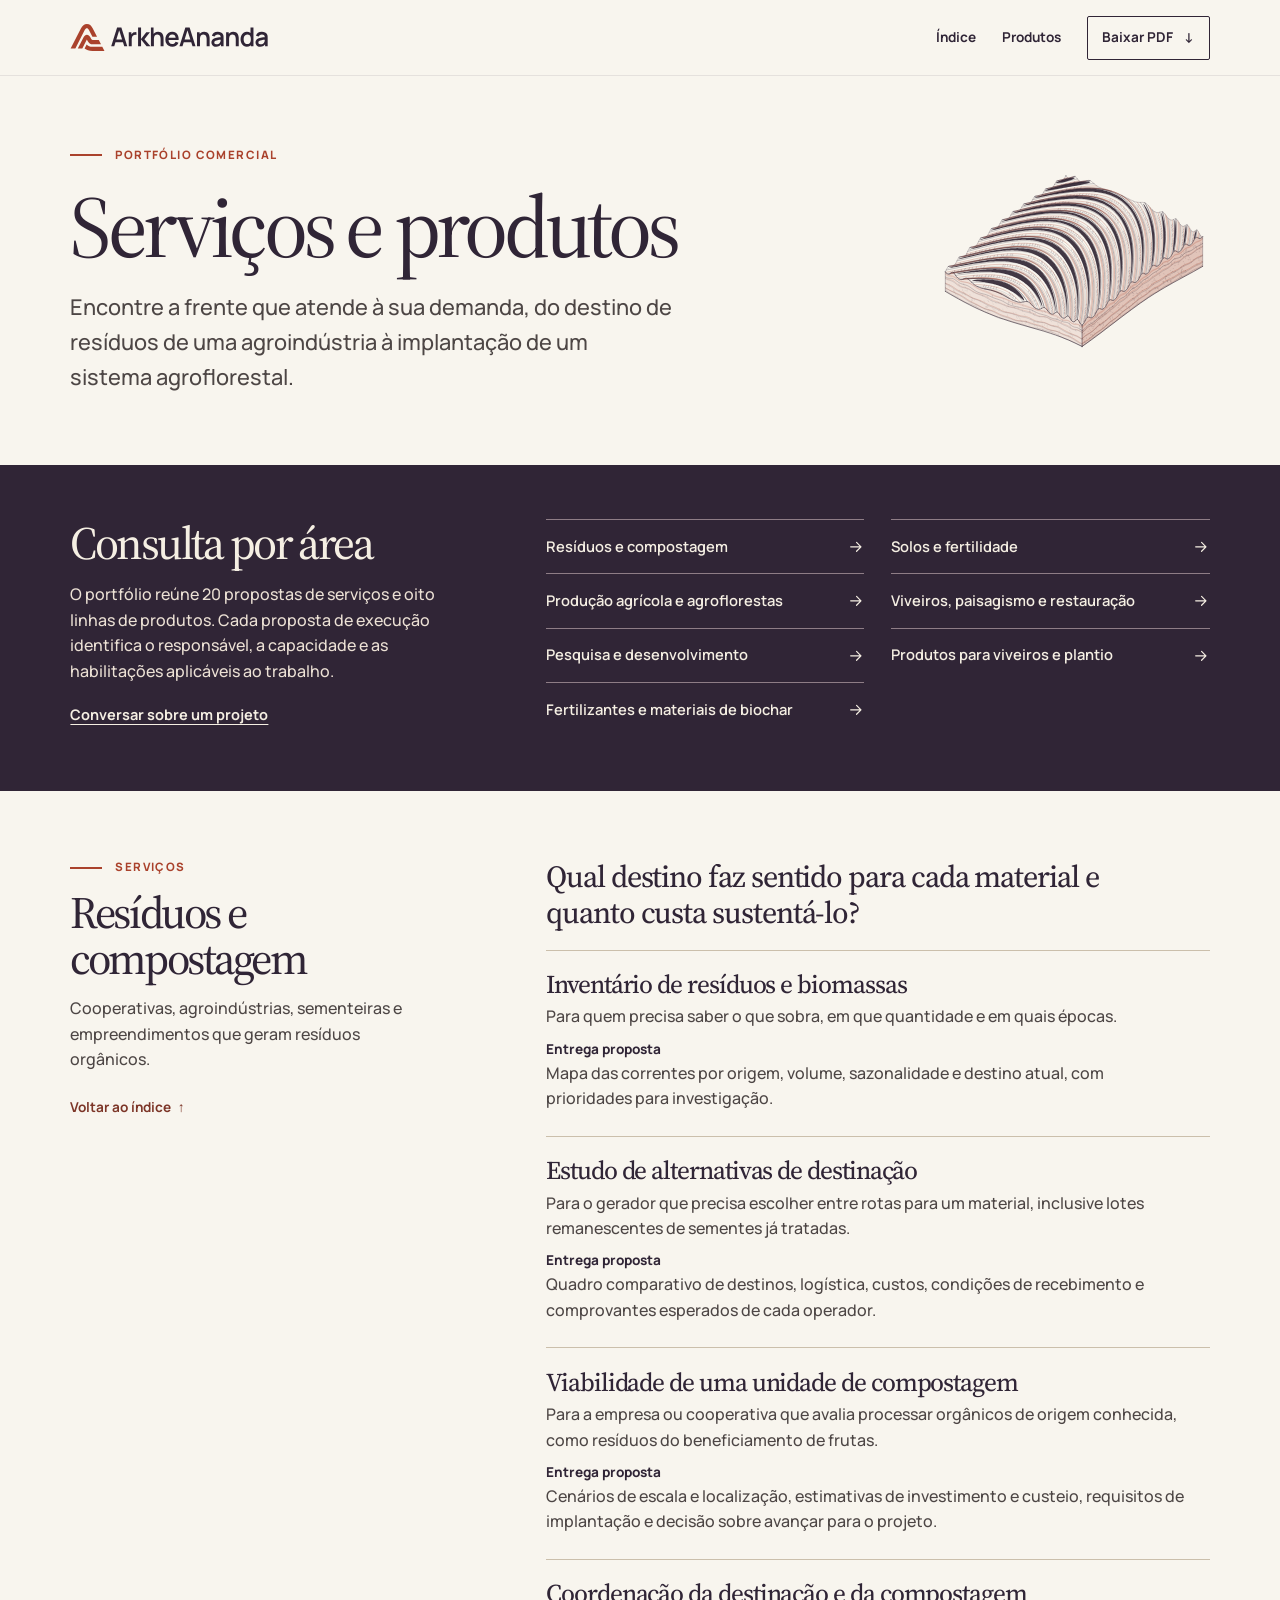
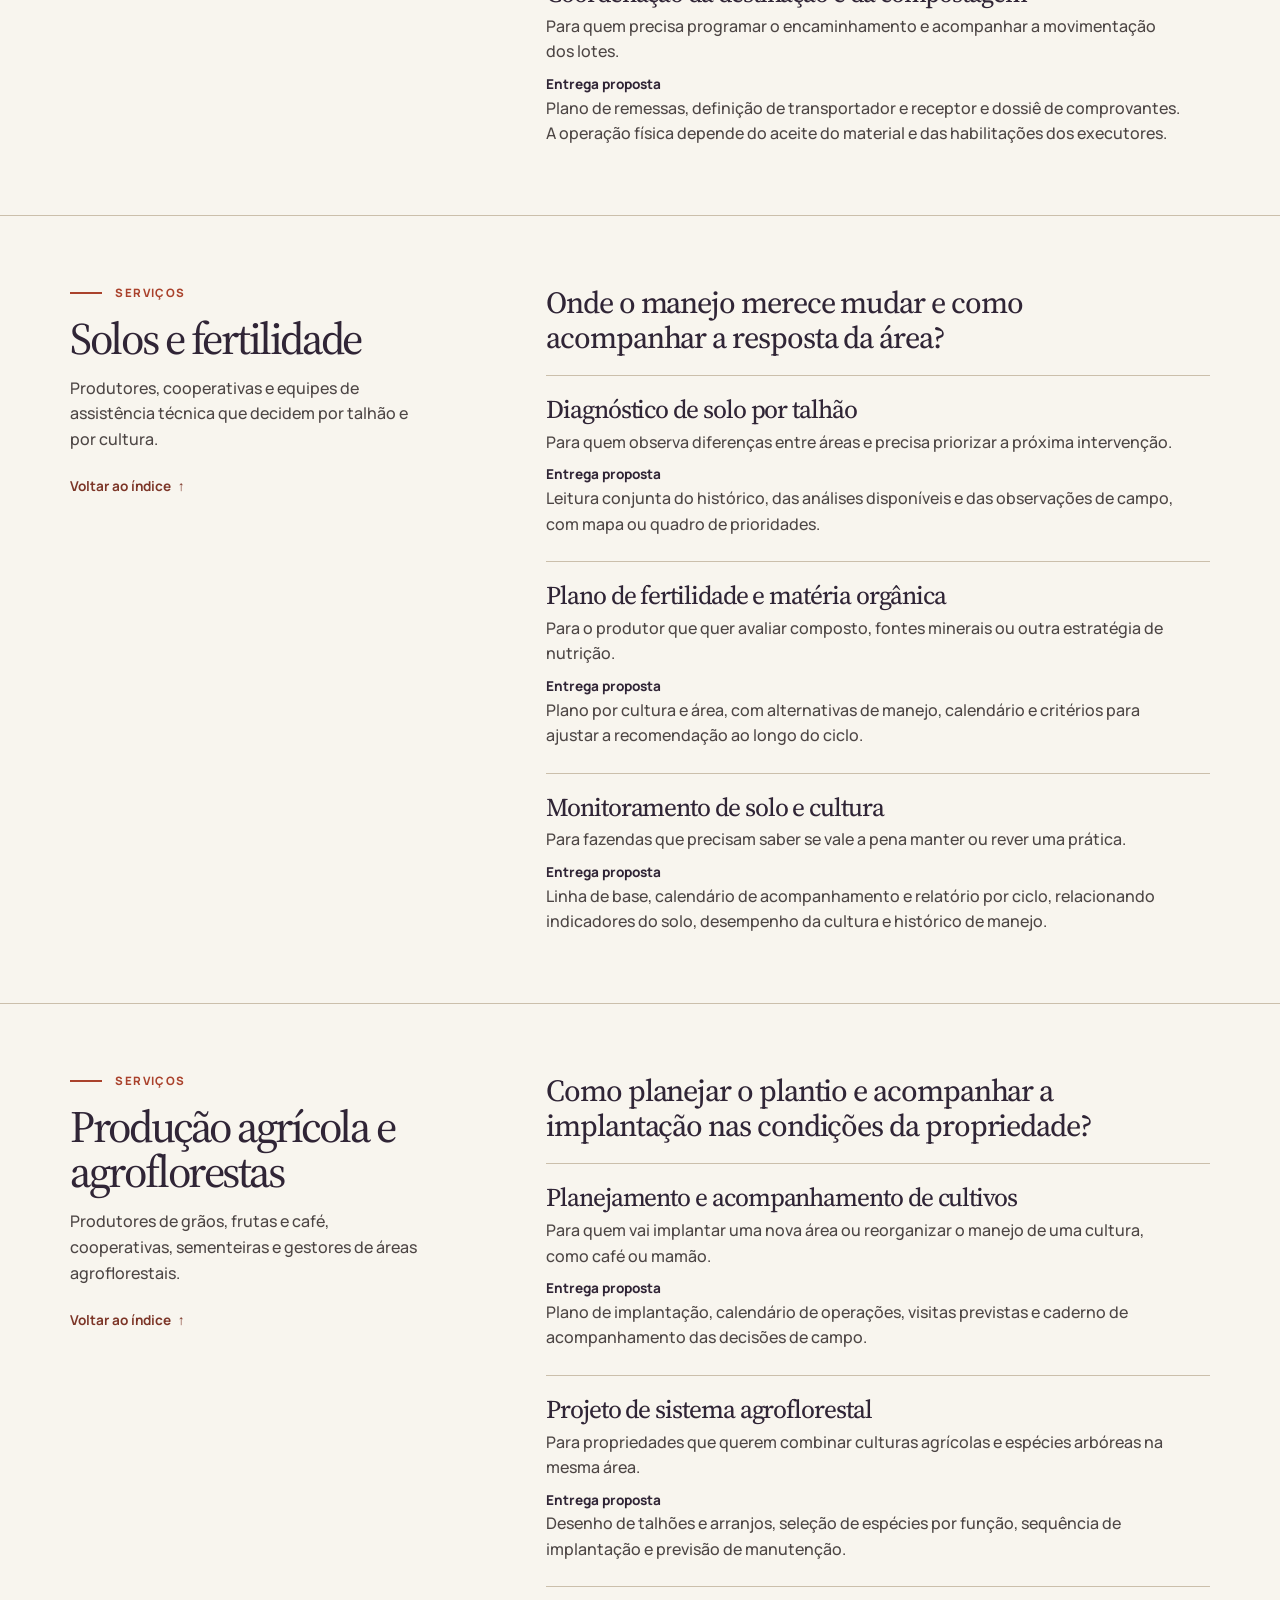
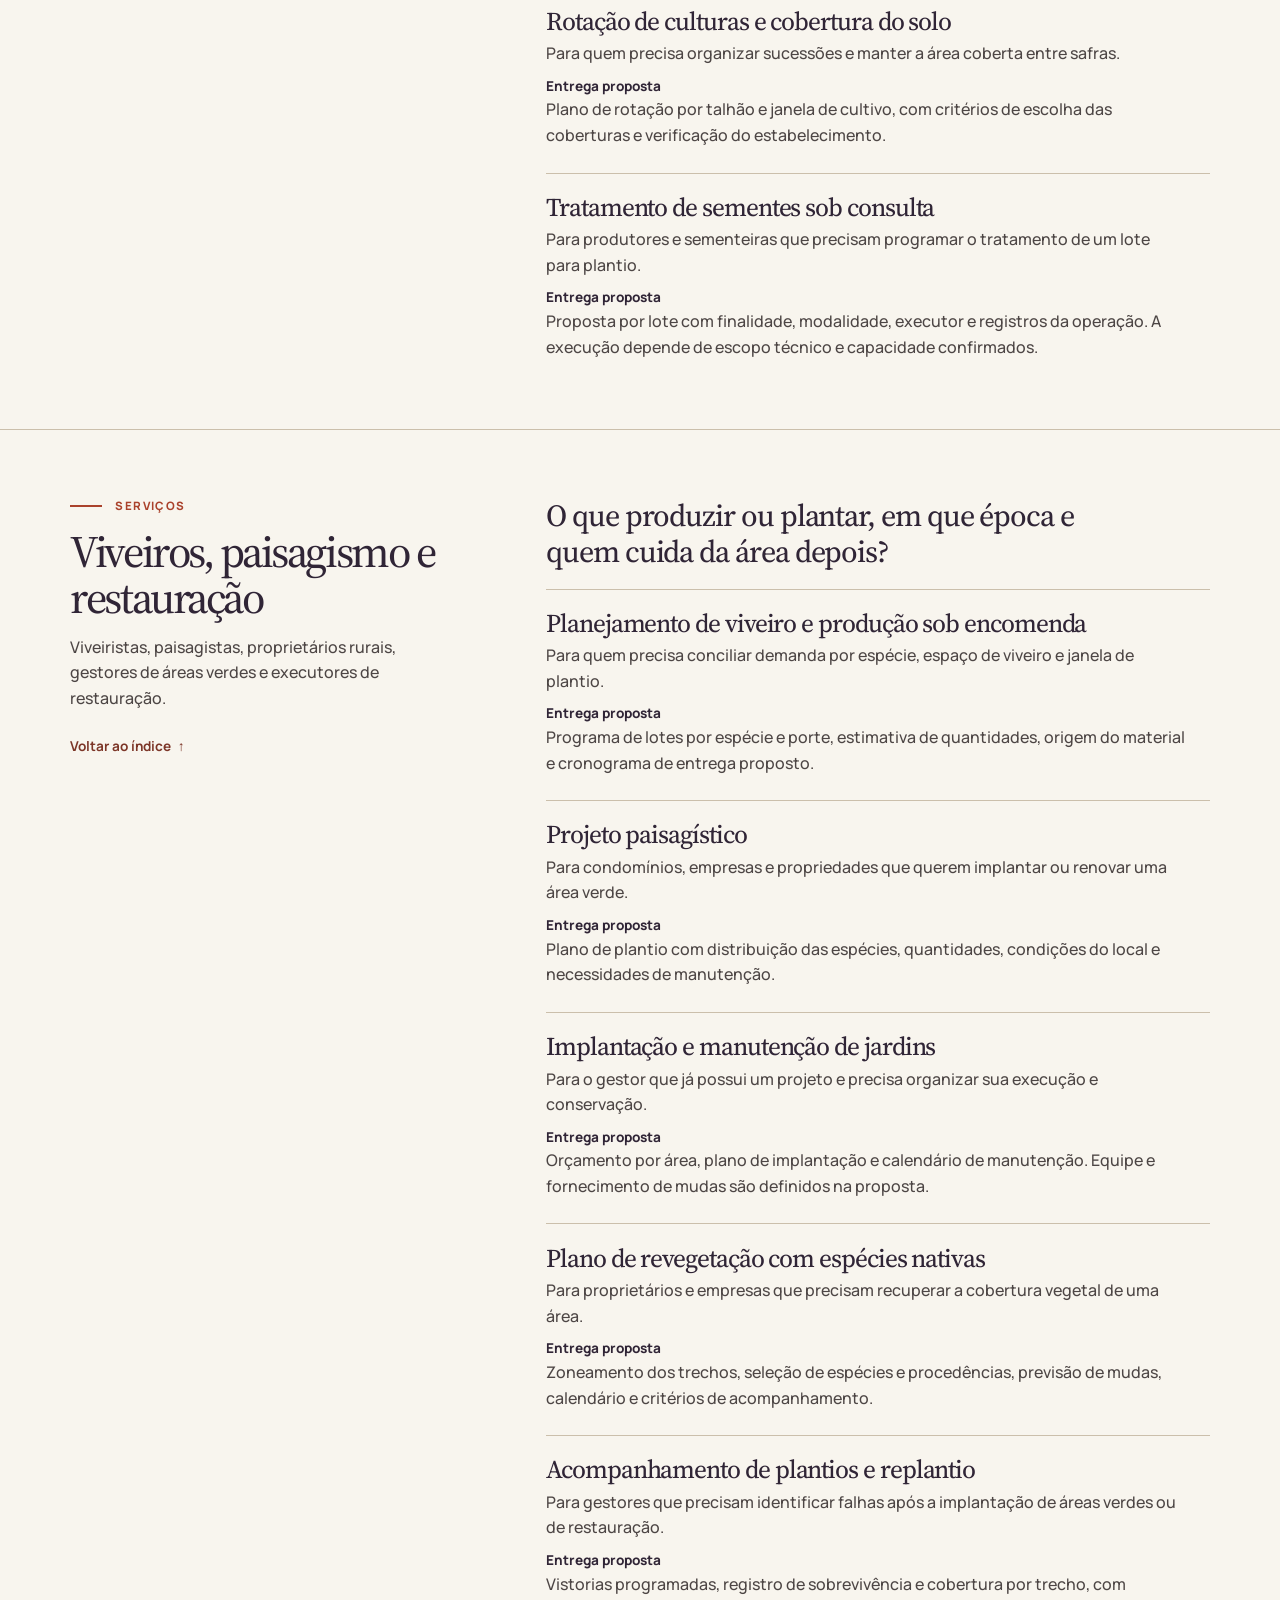
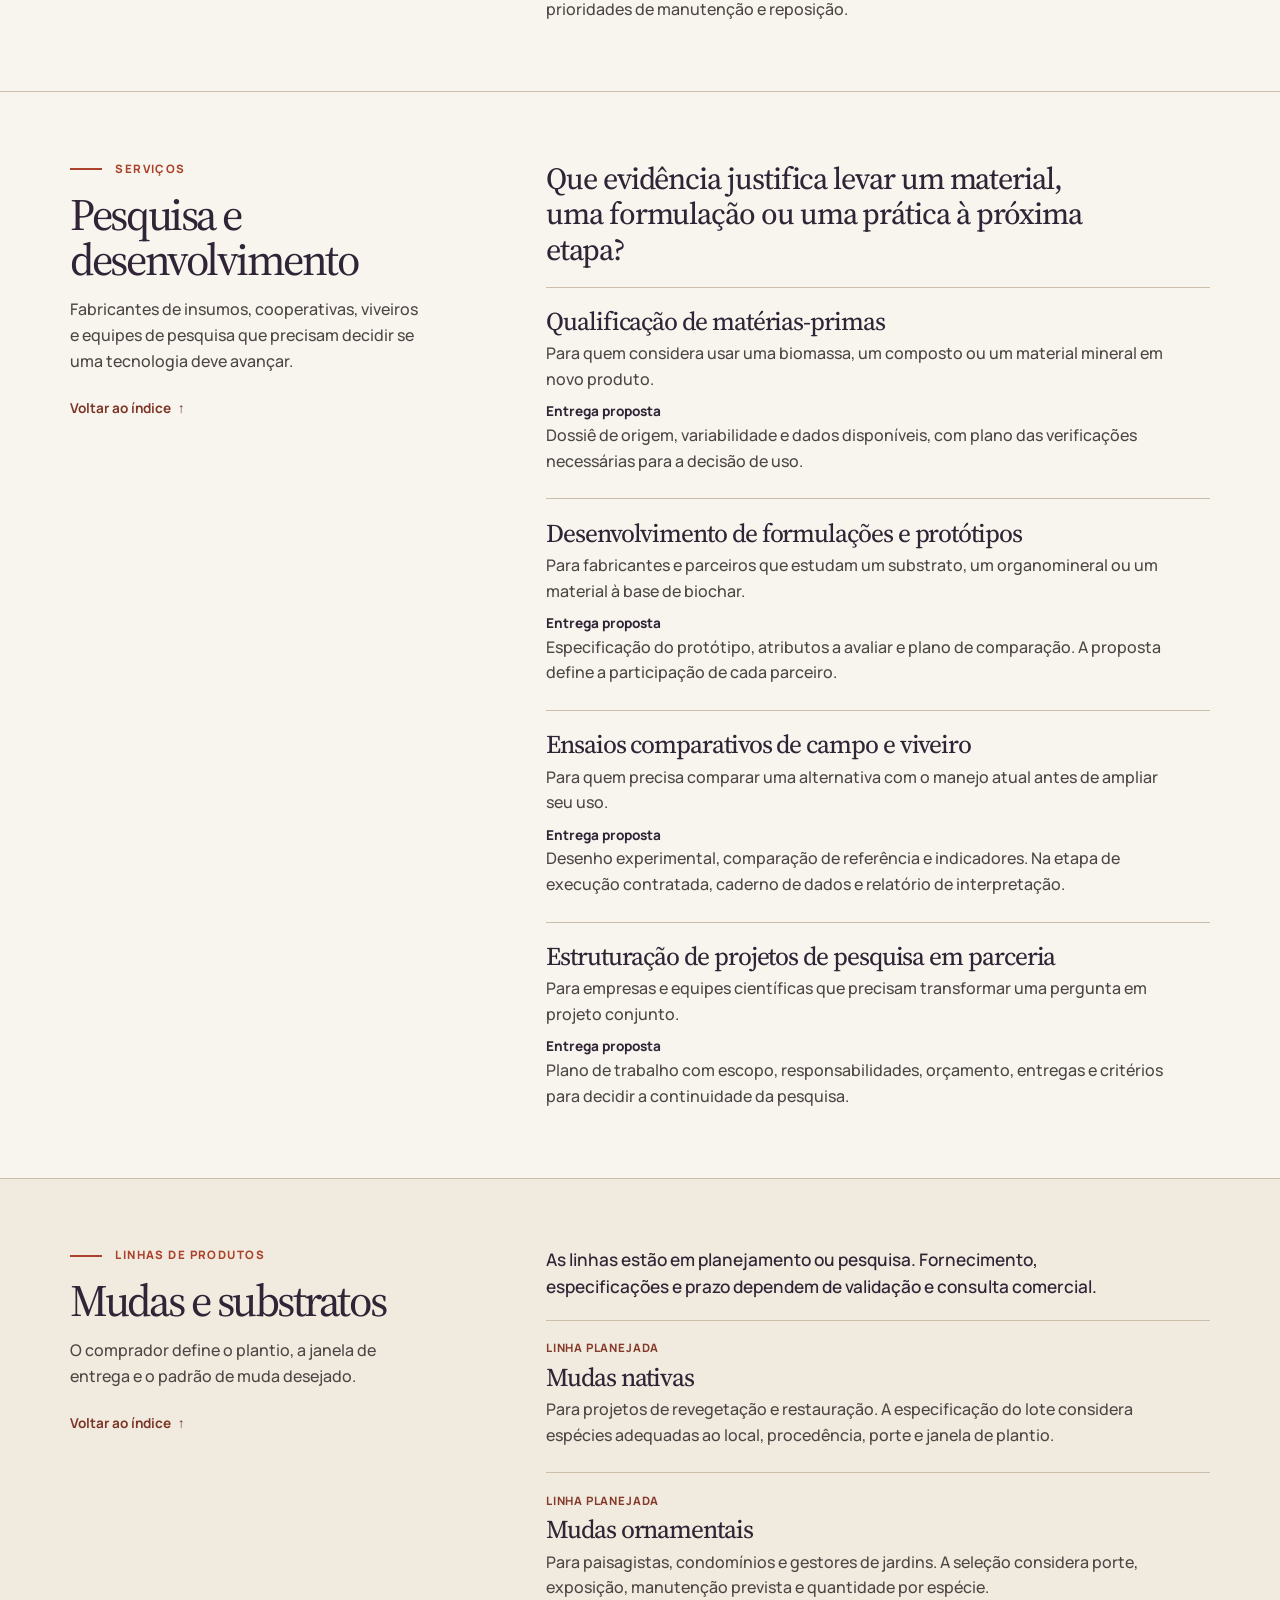
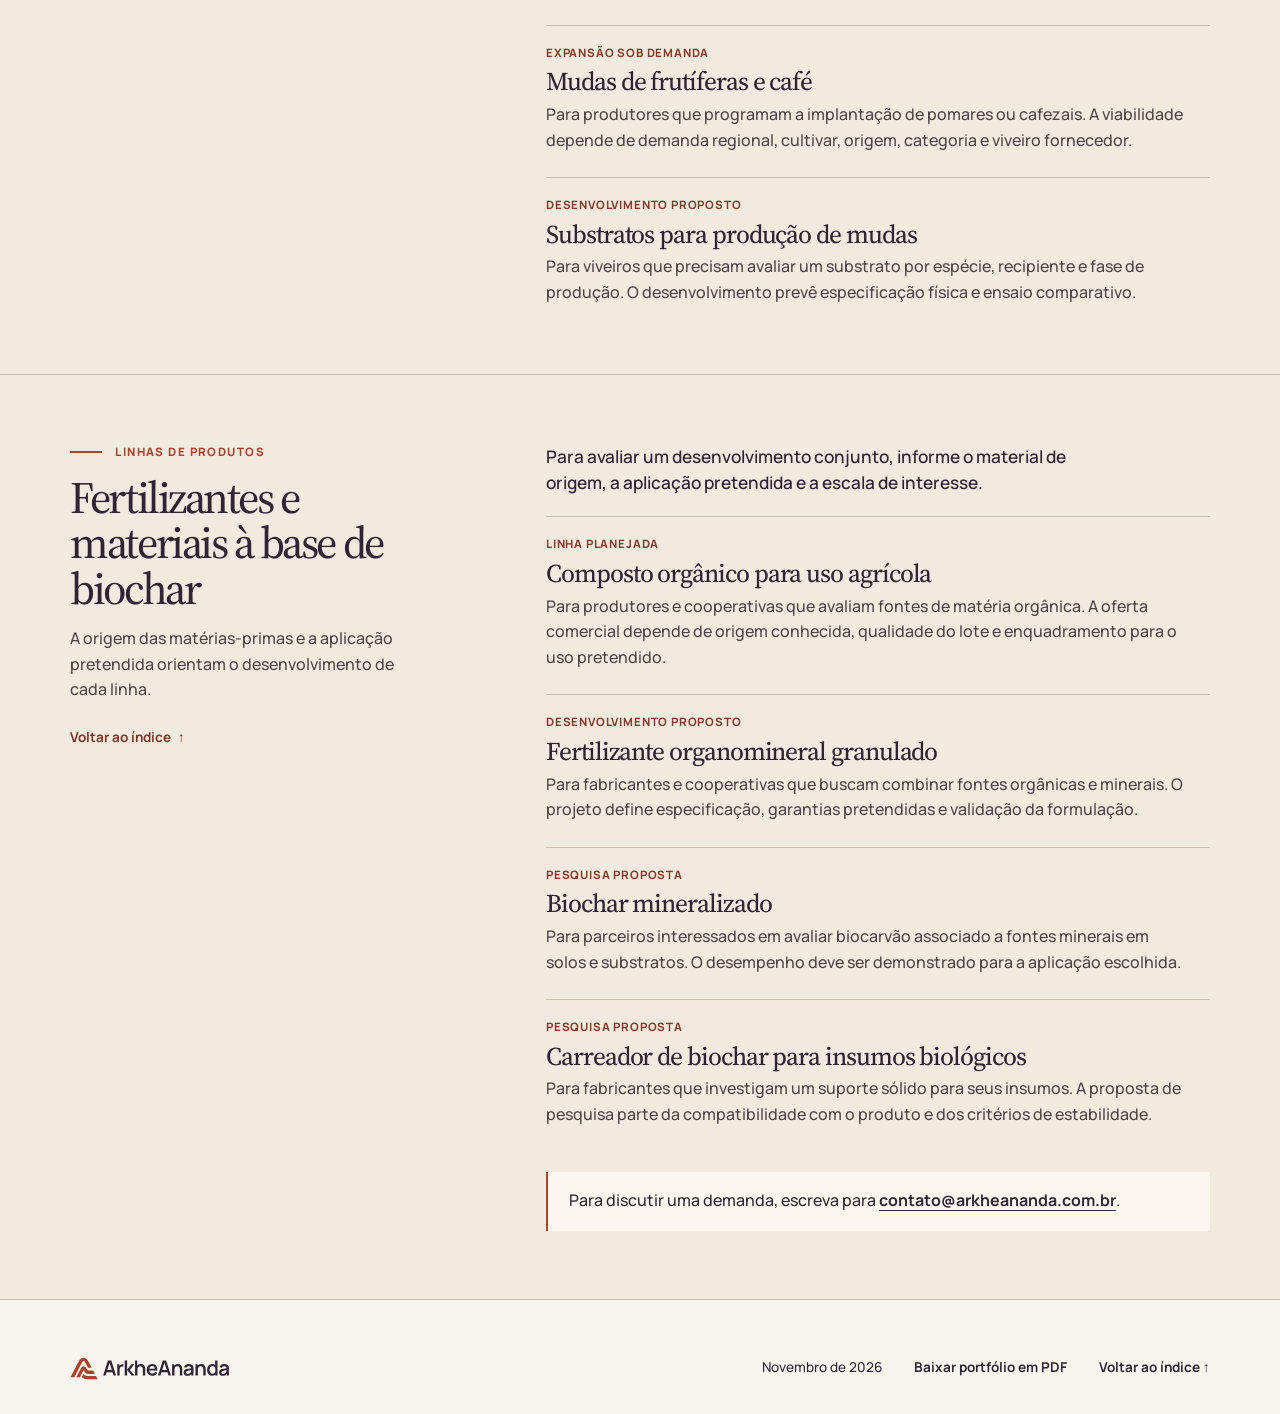
==== portfolio.html @ 9104e6d7 "Amplia as frentes de atuação e integra o portfólio de serviços e produtos" ====
<!doctype html>
<html lang="pt-BR">
<head>
  <meta charset="utf-8">
  <meta name="viewport" content="width=device-width, initial-scale=1">
  <meta name="theme-color" content="#f8f5ee">
  <title>Portfólio de serviços e produtos | ArkheAnanda</title>
  <meta name="description" content="Conheça as propostas da ArkheAnanda para resíduos, solos, produção agrícola, viveiros, paisagismo, restauração e desenvolvimento de insumos.">
  <link rel="canonical" href="https://arkheananda.com.br/portfolio.html">
  <meta property="og:type" content="website">
  <meta property="og:locale" content="pt_BR">
  <meta property="og:title" content="Portfólio de serviços e produtos | ArkheAnanda">
  <meta property="og:description" content="Projetos para o campo, a agroindústria, os viveiros e a recuperação de áreas.">
  <meta property="og:url" content="https://arkheananda.com.br/portfolio.html">
  <meta property="og:image" content="https://arkheananda.com.br/assets/arkheananda-compartilhar.jpg">
  <meta property="og:image:width" content="1200">
  <meta property="og:image:height" content="630">
  <meta property="og:image:alt" content="ArkheAnanda. Bioeconomia circular. Agricultura regenerativa. Cultivo em curvas de nível.">
  <meta name="twitter:card" content="summary_large_image">
  <link rel="icon" href="assets/simbolo.svg" type="image/svg+xml">
  <link rel="preload" href="assets/fontes/source-serif-4.woff" as="font" type="font/woff" crossorigin>
  <link rel="stylesheet" href="estilo.css">
  <link rel="stylesheet" href="portfolio.css">
</head>
<body class="catalogo">
  <a class="pular" href="#principal">Pular para o conteúdo</a>
  <header class="cabecalho">
    <div class="limite catalogo-barra">
      <a class="marca" href="./" aria-label="Página inicial da ArkheAnanda"><img src="assets/marca.svg" width="597" height="85" alt="ArkheAnanda"></a>
      <nav aria-label="Navegação do portfólio">
        <a href="#indice">Índice</a>
        <a href="#produtos">Produtos</a>
        <a class="pdf-nav" href="portfolio-arkheananda.pdf" download>Baixar PDF <span aria-hidden="true">↓</span></a>
      </nav>
    </div>
  </header>
  <main id="principal" tabindex="-1">
    <div class="folha-capa">
      <div class="limite cabeca-catalogo">
        <div>
          <p class="rubrica">Portfólio comercial</p>
          <h1>Serviços e produtos</h1>
          <p class="lead-catalogo">Encontre a frente que atende à sua demanda, do destino de resíduos de uma agroindústria à implantação de um sistema agroflorestal.</p>
        </div>
        <img class="capa-gravura" src="assets/relevo.svg" alt="" width="600" height="540">
      </div>
      <div class="sumario" id="indice">
        <div class="limite sumario-grade">
          <div class="sumario-intro">
            <h2>Consulta por área</h2>
            <p>O portfólio reúne 20 propostas de serviços e oito linhas de produtos. Cada proposta de execução identifica o responsável, a capacidade e as habilitações aplicáveis ao trabalho.</p>
            <a class="falar" href="mailto:contato@arkheananda.com.br">Conversar sobre um projeto</a>
          </div>
          <nav aria-label="Áreas do portfólio">
            <a href="#residuos">Resíduos e compostagem <svg class="icone" viewBox="0 0 24 24" aria-hidden="true"><path d="M5 12h14m-6-6 6 6-6 6"/></svg></a>
            <a href="#solos">Solos e fertilidade <svg class="icone" viewBox="0 0 24 24" aria-hidden="true"><path d="M5 12h14m-6-6 6 6-6 6"/></svg></a>
            <a href="#producao">Produção agrícola e agroflorestas <svg class="icone" viewBox="0 0 24 24" aria-hidden="true"><path d="M5 12h14m-6-6 6 6-6 6"/></svg></a>
            <a href="#paisagens">Viveiros, paisagismo e restauração <svg class="icone" viewBox="0 0 24 24" aria-hidden="true"><path d="M5 12h14m-6-6 6 6-6 6"/></svg></a>
            <a href="#pesquisa">Pesquisa e desenvolvimento <svg class="icone" viewBox="0 0 24 24" aria-hidden="true"><path d="M5 12h14m-6-6 6 6-6 6"/></svg></a>
            <a href="#produtos">Produtos para viveiros e plantio <svg class="icone" viewBox="0 0 24 24" aria-hidden="true"><path d="M5 12h14m-6-6 6 6-6 6"/></svg></a>
            <a href="#insumos">Fertilizantes e materiais de biochar <svg class="icone" viewBox="0 0 24 24" aria-hidden="true"><path d="M5 12h14m-6-6 6 6-6 6"/></svg></a>
          </nav>
        </div>
      </div>
      <p class="dados-impressos">Novembro de 2026 &nbsp;·&nbsp; <a href="https://arkheananda.com.br/">arkheananda.com.br</a> &nbsp;·&nbsp; <a href="mailto:contato@arkheananda.com.br">contato@arkheananda.com.br</a></p>
    </div>
    <section class="folio servico" id="residuos" aria-labelledby="ttl-residuos">
      <div class="marca-impressa"><img src="assets/marca.svg" width="597" height="85" alt="ArkheAnanda"><span>Portfólio de serviços e produtos</span></div>
      <div class="folio-grade limite">
        <header class="folio-titulo">
          <p class="rubrica">Serviços</p>
          <h2 id="ttl-residuos">Resíduos e compostagem</h2>
          <p class="alvo">Cooperativas, agroindústrias, sementeiras e empreendimentos que geram resíduos orgânicos.</p>
          <a class="indice-voltar" href="#indice">Voltar ao índice <span aria-hidden="true">↑</span></a>
        </header>
        <div class="entradas">
          <p class="pergunta">Qual destino faz sentido para cada material e quanto custa sustentá-lo?</p>
          <article class="entrada">
            <h3>Inventário de resíduos e biomassas</h3>
            <p>Para quem precisa saber o que sobra, em que quantidade e em quais épocas.</p>
            <p class="entrega"><strong>Entrega proposta</strong> Mapa das correntes por origem, volume, sazonalidade e destino atual, com prioridades para investigação.</p>
          </article>
          <article class="entrada">
            <h3>Estudo de alternativas de destinação</h3>
            <p>Para o gerador que precisa escolher entre rotas para um material, inclusive lotes remanescentes de sementes já tratadas.</p>
            <p class="entrega"><strong>Entrega proposta</strong> Quadro comparativo de destinos, logística, custos, condições de recebimento e comprovantes esperados de cada operador.</p>
          </article>
          <article class="entrada">
            <h3>Viabilidade de uma unidade de compostagem</h3>
            <p>Para a empresa ou cooperativa que avalia processar orgânicos de origem conhecida, como resíduos do beneficiamento de frutas.</p>
            <p class="entrega"><strong>Entrega proposta</strong> Cenários de escala e localização, estimativas de investimento e custeio, requisitos de implantação e decisão sobre avançar para o projeto.</p>
          </article>
          <article class="entrada">
            <h3>Coordenação da destinação e da compostagem</h3>
            <p>Para quem precisa programar o encaminhamento e acompanhar a movimentação dos lotes.</p>
            <p class="entrega"><strong>Entrega proposta</strong> Plano de remessas, definição de transportador e receptor e dossiê de comprovantes. A operação física depende do aceite do material e das habilitações dos executores.</p>
          </article>
        </div>
      </div>
    </section>
    <section class="folio servico" id="solos" aria-labelledby="ttl-solos">
      <div class="marca-impressa"><img src="assets/marca.svg" width="597" height="85" alt="ArkheAnanda"><span>Portfólio de serviços e produtos</span></div>
      <div class="folio-grade limite">
        <header class="folio-titulo">
          <p class="rubrica">Serviços</p>
          <h2 id="ttl-solos">Solos e fertilidade</h2>
          <p class="alvo">Produtores, cooperativas e equipes de assistência técnica que decidem por talhão e por cultura.</p>
          <a class="indice-voltar" href="#indice">Voltar ao índice <span aria-hidden="true">↑</span></a>
        </header>
        <div class="entradas">
          <p class="pergunta">Onde o manejo merece mudar e como acompanhar a resposta da área?</p>
          <article class="entrada">
            <h3>Diagnóstico de solo por talhão</h3>
            <p>Para quem observa diferenças entre áreas e precisa priorizar a próxima intervenção.</p>
            <p class="entrega"><strong>Entrega proposta</strong> Leitura conjunta do histórico, das análises disponíveis e das observações de campo, com mapa ou quadro de prioridades.</p>
          </article>
          <article class="entrada">
            <h3>Plano de fertilidade e matéria orgânica</h3>
            <p>Para o produtor que quer avaliar composto, fontes minerais ou outra estratégia de nutrição.</p>
            <p class="entrega"><strong>Entrega proposta</strong> Plano por cultura e área, com alternativas de manejo, calendário e critérios para ajustar a recomendação ao longo do ciclo.</p>
          </article>
          <article class="entrada">
            <h3>Monitoramento de solo e cultura</h3>
            <p>Para fazendas que precisam saber se vale a pena manter ou rever uma prática.</p>
            <p class="entrega"><strong>Entrega proposta</strong> Linha de base, calendário de acompanhamento e relatório por ciclo, relacionando indicadores do solo, desempenho da cultura e histórico de manejo.</p>
          </article>
        </div>
      </div>
    </section>
    <section class="folio servico" id="producao" aria-labelledby="ttl-producao">
      <div class="marca-impressa"><img src="assets/marca.svg" width="597" height="85" alt="ArkheAnanda"><span>Portfólio de serviços e produtos</span></div>
      <div class="folio-grade limite">
        <header class="folio-titulo">
          <p class="rubrica">Serviços</p>
          <h2 id="ttl-producao">Produção agrícola e agroflorestas</h2>
          <p class="alvo">Produtores de grãos, frutas e café, cooperativas, sementeiras e gestores de áreas agroflorestais.</p>
          <a class="indice-voltar" href="#indice">Voltar ao índice <span aria-hidden="true">↑</span></a>
        </header>
        <div class="entradas">
          <p class="pergunta">Como planejar o plantio e acompanhar a implantação nas condições da propriedade?</p>
          <article class="entrada">
            <h3>Planejamento e acompanhamento de cultivos</h3>
            <p>Para quem vai implantar uma nova área ou reorganizar o manejo de uma cultura, como café ou mamão.</p>
            <p class="entrega"><strong>Entrega proposta</strong> Plano de implantação, calendário de operações, visitas previstas e caderno de acompanhamento das decisões de campo.</p>
          </article>
          <article class="entrada">
            <h3>Projeto de sistema agroflorestal</h3>
            <p>Para propriedades que querem combinar culturas agrícolas e espécies arbóreas na mesma área.</p>
            <p class="entrega"><strong>Entrega proposta</strong> Desenho de talhões e arranjos, seleção de espécies por função, sequência de implantação e previsão de manutenção.</p>
          </article>
          <article class="entrada">
            <h3>Rotação de culturas e cobertura do solo</h3>
            <p>Para quem precisa organizar sucessões e manter a área coberta entre safras.</p>
            <p class="entrega"><strong>Entrega proposta</strong> Plano de rotação por talhão e janela de cultivo, com critérios de escolha das coberturas e verificação do estabelecimento.</p>
          </article>
          <article class="entrada">
            <h3>Tratamento de sementes sob consulta</h3>
            <p>Para produtores e sementeiras que precisam programar o tratamento de um lote para plantio.</p>
            <p class="entrega"><strong>Entrega proposta</strong> Proposta por lote com finalidade, modalidade, executor e registros da operação. A execução depende de escopo técnico e capacidade confirmados.</p>
          </article>
        </div>
      </div>
    </section>
    <section class="folio servico" id="paisagens" aria-labelledby="ttl-paisagens">
      <div class="marca-impressa"><img src="assets/marca.svg" width="597" height="85" alt="ArkheAnanda"><span>Portfólio de serviços e produtos</span></div>
      <div class="folio-grade limite">
        <header class="folio-titulo">
          <p class="rubrica">Serviços</p>
          <h2 id="ttl-paisagens">Viveiros, paisagismo e restauração</h2>
          <p class="alvo">Viveiristas, paisagistas, proprietários rurais, gestores de áreas verdes e executores de restauração.</p>
          <a class="indice-voltar" href="#indice">Voltar ao índice <span aria-hidden="true">↑</span></a>
        </header>
        <div class="entradas">
          <p class="pergunta">O que produzir ou plantar, em que época e quem cuida da área depois?</p>
          <article class="entrada">
            <h3>Planejamento de viveiro e produção sob encomenda</h3>
            <p>Para quem precisa conciliar demanda por espécie, espaço de viveiro e janela de plantio.</p>
            <p class="entrega"><strong>Entrega proposta</strong> Programa de lotes por espécie e porte, estimativa de quantidades, origem do material e cronograma de entrega proposto.</p>
          </article>
          <article class="entrada">
            <h3>Projeto paisagístico</h3>
            <p>Para condomínios, empresas e propriedades que querem implantar ou renovar uma área verde.</p>
            <p class="entrega"><strong>Entrega proposta</strong> Plano de plantio com distribuição das espécies, quantidades, condições do local e necessidades de manutenção.</p>
          </article>
          <article class="entrada">
            <h3>Implantação e manutenção de jardins</h3>
            <p>Para o gestor que já possui um projeto e precisa organizar sua execução e conservação.</p>
            <p class="entrega"><strong>Entrega proposta</strong> Orçamento por área, plano de implantação e calendário de manutenção. Equipe e fornecimento de mudas são definidos na proposta.</p>
          </article>
          <article class="entrada">
            <h3>Plano de revegetação com espécies nativas</h3>
            <p>Para proprietários e empresas que precisam recuperar a cobertura vegetal de uma área.</p>
            <p class="entrega"><strong>Entrega proposta</strong> Zoneamento dos trechos, seleção de espécies e procedências, previsão de mudas, calendário e critérios de acompanhamento.</p>
          </article>
          <article class="entrada">
            <h3>Acompanhamento de plantios e replantio</h3>
            <p>Para gestores que precisam identificar falhas após a implantação de áreas verdes ou de restauração.</p>
            <p class="entrega"><strong>Entrega proposta</strong> Vistorias programadas, registro de sobrevivência e cobertura por trecho, com prioridades de manutenção e reposição.</p>
          </article>
        </div>
      </div>
    </section>
    <section class="folio servico" id="pesquisa" aria-labelledby="ttl-pesquisa">
      <div class="marca-impressa"><img src="assets/marca.svg" width="597" height="85" alt="ArkheAnanda"><span>Portfólio de serviços e produtos</span></div>
      <div class="folio-grade limite">
        <header class="folio-titulo">
          <p class="rubrica">Serviços</p>
          <h2 id="ttl-pesquisa">Pesquisa e desenvolvimento</h2>
          <p class="alvo">Fabricantes de insumos, cooperativas, viveiros e equipes de pesquisa que precisam decidir se uma tecnologia deve avançar.</p>
          <a class="indice-voltar" href="#indice">Voltar ao índice <span aria-hidden="true">↑</span></a>
        </header>
        <div class="entradas">
          <p class="pergunta">Que evidência justifica levar um material, uma formulação ou uma prática à próxima etapa?</p>
          <article class="entrada">
            <h3>Qualificação de matérias-primas</h3>
            <p>Para quem considera usar uma biomassa, um composto ou um material mineral em novo produto.</p>
            <p class="entrega"><strong>Entrega proposta</strong> Dossiê de origem, variabilidade e dados disponíveis, com plano das verificações necessárias para a decisão de uso.</p>
          </article>
          <article class="entrada">
            <h3>Desenvolvimento de formulações e protótipos</h3>
            <p>Para fabricantes e parceiros que estudam um substrato, um organomineral ou um material à base de biochar.</p>
            <p class="entrega"><strong>Entrega proposta</strong> Especificação do protótipo, atributos a avaliar e plano de comparação. A proposta define a participação de cada parceiro.</p>
          </article>
          <article class="entrada">
            <h3>Ensaios comparativos de campo e viveiro</h3>
            <p>Para quem precisa comparar uma alternativa com o manejo atual antes de ampliar seu uso.</p>
            <p class="entrega"><strong>Entrega proposta</strong> Desenho experimental, comparação de referência e indicadores. Na etapa de execução contratada, caderno de dados e relatório de interpretação.</p>
          </article>
          <article class="entrada">
            <h3>Estruturação de projetos de pesquisa em parceria</h3>
            <p>Para empresas e equipes científicas que precisam transformar uma pergunta em projeto conjunto.</p>
            <p class="entrega"><strong>Entrega proposta</strong> Plano de trabalho com escopo, responsabilidades, orçamento, entregas e critérios para decidir a continuidade da pesquisa.</p>
          </article>
        </div>
      </div>
    </section>
    <section class="folio produtos" id="produtos" aria-labelledby="ttl-produtos-0">
      <div class="marca-impressa"><img src="assets/marca.svg" width="597" height="85" alt="ArkheAnanda"><span>Portfólio de serviços e produtos</span></div>
      <div class="folio-grade limite">
        <header class="folio-titulo">
          <p class="rubrica">Linhas de produtos</p>
          <h2 id="ttl-produtos-0">Mudas e substratos</h2>
          <p class="alvo">O comprador define o plantio, a janela de entrega e o padrão de muda desejado.</p>
          <a class="indice-voltar" href="#indice">Voltar ao índice <span aria-hidden="true">↑</span></a>
        </header>
        <div class="entradas">
          <p class="pergunta nota-produto">As linhas estão em planejamento ou pesquisa. Fornecimento, especificações e prazo dependem de validação e consulta comercial.</p>
          <article class="entrada linha-produto">
            <p class="estagio">Linha planejada</p>
            <h3>Mudas nativas</h3>
            <p>Para projetos de revegetação e restauração. A especificação do lote considera espécies adequadas ao local, procedência, porte e janela de plantio.</p>
          </article>
          <article class="entrada linha-produto">
            <p class="estagio">Linha planejada</p>
            <h3>Mudas ornamentais</h3>
            <p>Para paisagistas, condomínios e gestores de jardins. A seleção considera porte, exposição, manutenção prevista e quantidade por espécie.</p>
          </article>
          <article class="entrada linha-produto">
            <p class="estagio">Expansão sob demanda</p>
            <h3>Mudas de frutíferas e café</h3>
            <p>Para produtores que programam a implantação de pomares ou cafezais. A viabilidade depende de demanda regional, cultivar, origem, categoria e viveiro fornecedor.</p>
          </article>
          <article class="entrada linha-produto">
            <p class="estagio">Desenvolvimento proposto</p>
            <h3>Substratos para produção de mudas</h3>
            <p>Para viveiros que precisam avaliar um substrato por espécie, recipiente e fase de produção. O desenvolvimento prevê especificação física e ensaio comparativo.</p>
          </article>

        </div>
      </div>
    </section>
    <section class="folio produtos" id="insumos" aria-labelledby="ttl-produtos-1">
      <div class="marca-impressa"><img src="assets/marca.svg" width="597" height="85" alt="ArkheAnanda"><span>Portfólio de serviços e produtos</span></div>
      <div class="folio-grade limite">
        <header class="folio-titulo">
          <p class="rubrica">Linhas de produtos</p>
          <h2 id="ttl-produtos-1">Fertilizantes e materiais à base de biochar</h2>
          <p class="alvo">A origem das matérias-primas e a aplicação pretendida orientam o desenvolvimento de cada linha.</p>
          <a class="indice-voltar" href="#indice">Voltar ao índice <span aria-hidden="true">↑</span></a>
        </header>
        <div class="entradas">
          <p class="pergunta nota-produto">Para avaliar um desenvolvimento conjunto, informe o material de origem, a aplicação pretendida e a escala de interesse.</p>
          <article class="entrada linha-produto">
            <p class="estagio">Linha planejada</p>
            <h3>Composto orgânico para uso agrícola</h3>
            <p>Para produtores e cooperativas que avaliam fontes de matéria orgânica. A oferta comercial depende de origem conhecida, qualidade do lote e enquadramento para o uso pretendido.</p>
          </article>
          <article class="entrada linha-produto">
            <p class="estagio">Desenvolvimento proposto</p>
            <h3>Fertilizante organomineral granulado</h3>
            <p>Para fabricantes e cooperativas que buscam combinar fontes orgânicas e minerais. O projeto define especificação, garantias pretendidas e validação da formulação.</p>
          </article>
          <article class="entrada linha-produto">
            <p class="estagio">Pesquisa proposta</p>
            <h3>Biochar mineralizado</h3>
            <p>Para parceiros interessados em avaliar biocarvão associado a fontes minerais em solos e substratos. O desempenho deve ser demonstrado para a aplicação escolhida.</p>
          </article>
          <article class="entrada linha-produto">
            <p class="estagio">Pesquisa proposta</p>
            <h3>Carreador de biochar para insumos biológicos</h3>
            <p>Para fabricantes que investigam um suporte sólido para seus insumos. A proposta de pesquisa parte da compatibilidade com o produto e dos critérios de estabilidade.</p>
          </article>
          <p class="contato-final">Para discutir uma demanda, escreva para <a href="mailto:contato@arkheananda.com.br">contato@arkheananda.com.br</a>.</p>
        </div>
      </div>
    </section>
  </main>
  <footer class="catalogo-rodape">
    <div class="limite">
      <a class="marca" href="./"><img src="assets/marca.svg" width="597" height="85" alt="ArkheAnanda"></a>
      <p>Novembro de 2026</p>
      <a href="portfolio-arkheananda.pdf" download>Baixar portfólio em PDF</a>
      <a href="#indice">Voltar ao índice ↑</a>
    </div>
  </footer>
</body>
</html>
---- estilo.css ----
@font-face {
  font-family: Manrope;
  src: url("assets/fontes/manrope.woff") format("woff");
  font-style: normal;
  font-weight: 200 800;
  font-display: swap;
}
@font-face {
  font-family: "Source Serif 4";
  src: url("assets/fontes/source-serif-4.woff") format("woff");
  font-style: normal;
  font-weight: 200 900;
  font-display: swap;
}
:root {
  --papel: #f8f5ee;
  --palha: #f5efe3;
  --tinta: #302536;
  --argila: #aa422c;
  --fibra: #ddc7a8;
  --texto: #4d4645;
  --linha: #cfc6b7;
  --serif: "Source Serif 4", Georgia, serif;
  --sans: Manrope, Arial, sans-serif;
  --gama: clamp(1.35rem, 5.5vw, 6.5rem);
}
* { box-sizing: border-box; }
html { scroll-padding-top: 5.8rem; }
body { margin: 0; background: var(--papel); color: var(--tinta); font: 500 1rem/1.6 var(--sans); }
img { display: block; max-width: 100%; height: auto; }
a { color: inherit; text-underline-offset: .25em; }
button, summary { font: inherit; color: inherit; }
:focus-visible { outline: 3px solid #a33f2a; outline-offset: 5px; }
.capa :focus-visible, .contato :focus-visible { outline-color: #fff6df; }
main:focus { outline: none; }
h1, h2, h3, p, figure { margin: 0; }
h1, h2, h3 { font-family: var(--serif); font-weight: 460; }
h1, h2 { letter-spacing: -.055em; }
h2 { font-size: clamp(2.65rem, 4.6vw, 4.55rem); line-height: 1.02; }
h3 { letter-spacing: -.042em; }
.icones { position: absolute; width: 0; height: 0; overflow: hidden; }
.icone { width: 1.2em; height: 1.2em; flex: none; fill: none; stroke: currentColor; stroke-width: 1.65; stroke-linecap: round; stroke-linejoin: round; }
.limite { width: min(calc(100% - 2 * var(--gama)), 84rem); margin-inline: auto; }
.pular { position: fixed; top: .65rem; left: 1rem; z-index: 20; padding: .6rem 1rem; background: var(--papel); transform: translateY(-200%); }
.pular:focus { transform: none; }
.cabecalho { position: sticky; top: 0; z-index: 5; background: var(--papel); border-bottom: 1px solid #30253618; }
.barra { min-height: 5rem; display: flex; align-items: center; justify-content: space-between; gap: 1.5rem; }
.marca { flex: none; display: flex; align-items: center; min-height: 44px; }
.marca img { width: clamp(11rem, 15.5vw, 15rem); }
.navegacao { display: flex; align-items: center; gap: clamp(1.25rem, 3vw, 3.5rem); }
.navegacao a, .abrir-menu { display: inline-flex; min-height: 44px; align-items: center; font-weight: 670; font-size: .88rem; text-decoration: none; }
.navegacao a:not(.contato-nav):hover, .rodape-acoes a:hover { text-decoration: underline; }
.navegacao .contato-nav { gap: 1.3rem; border: 1px solid var(--tinta); padding: .45rem 1.2rem; border-radius: 2px; }
.contato-nav:hover { background: var(--tinta); color: var(--palha); }
.abrir-menu { display: none; }
.capa { position: relative; isolation: isolate; display: grid; align-items: center; min-height: clamp(34rem, 40vw, 42rem); color: #fffbf1; background: #292b21; }
.capa-imagem, .capa-imagem img, .capa::after { position: absolute; inset: 0; width: 100%; height: 100%; }
.capa-imagem { z-index: -2; }
.capa-imagem img { object-fit: cover; object-position: 60% 53%; }
.capa::after { content: ""; z-index: -1; background: linear-gradient(90deg, #171910d9 0%, #1719109c 32%, #17191032 61%, #17191000 90%); }
.capa-conteudo { padding-block: clamp(3.8rem, 5.4vw, 6.7rem); }
.rubrica, .tema { font-size: .72rem; letter-spacing: .125em; line-height: 1.45; font-weight: 780; text-transform: uppercase; color: var(--argila); }
.rubrica { display: flex; align-items: center; gap: .8rem; }
.rubrica::before { content: ""; flex: none; width: 2rem; height: 2px; background: currentColor; }
.rubrica.clara { color: #f7e7c8; }
.capa h1 { margin-top: 1.3rem; font-weight: 425; font-size: clamp(3.65rem, 6.65vw, 7.1rem); line-height: .99; }
.abertura { max-width: 40ch; margin-top: 1.45rem; font-size: clamp(1.03rem, 1.32vw, 1.3rem); line-height: 1.55; color: #fff8ef; }
.acoes { display: flex; align-items: center; flex-wrap: wrap; gap: .65rem 1.65rem; margin-top: 1.85rem; }
.botao, .link-capa { display: inline-flex; align-items: center; justify-content: center; min-height: 46px; gap: .85rem; text-decoration: none; font-size: .92rem; font-weight: 690; }
.botao { background: var(--palha); color: var(--tinta); padding: .7rem 1.15rem; border-radius: 2px; }
.botao:hover { background: #fffdf8; }
.link-capa { gap: .6rem; text-decoration: underline; text-decoration-color: #fff9; text-underline-offset: .35em; }
.link-capa:hover { text-decoration-color: currentColor; }
.link-capa .icone { width: .95em; }
.secao { padding-block: clamp(3.4rem, 5.8vw, 6.6rem); }
.abertura-secao { display: grid; grid-template-columns: 1fr minmax(0,36rem); align-items: end; gap: 3rem; margin-bottom: clamp(1.8rem, 2.6vw, 3.1rem); }
.abertura-secao h2, .metodo h2 { margin-top: .8rem; }
.introducao, .frente-texto > p:not(.tema), .etapas p { color: var(--texto); }
.introducao { max-width: 48ch; justify-self: end; font-size: 1.03rem; line-height: 1.65; }
.frentes { display: grid; grid-template-columns: repeat(2,minmax(0,1fr)); gap: clamp(1.6rem, 3.5vw, 3.8rem); }
.fotografia { width: 100%; aspect-ratio: 2 / 1; object-fit: cover; background: #ded4bf; }
.sementes { object-position: 50% 55%; }
.solo { object-position: 50% 56%; }
.frente-texto { padding-top: 1.55rem; }
.frente-texto h3 { margin: .48rem 0 .55rem; font-size: clamp(2rem, 2.75vw, 3rem); line-height: 1.12; }
.frente-texto > p:not(.tema) { max-width: 58ch; }
.frente { display: flex; flex-direction: column; }
.frente-texto { flex: 1; display: flex; flex-direction: column; align-items: flex-start; }
.frente-texto > p:not(.tema) { margin-bottom: 1.3rem; }
details { margin-top: auto; width: 100%; border-top: 1px solid var(--linha); border-bottom: 1px solid var(--linha); }
summary { list-style: none; display: flex; align-items: center; justify-content: space-between; gap: 1rem; min-height: 3.1rem; cursor: pointer; font-size: .9rem; font-weight: 690; }
summary::-webkit-details-marker { display: none; }
summary:hover { color: var(--argila); }
.mais { position: relative; width: 1.1rem; height: 1.1rem; margin-right: .2rem; }
.mais::before, .mais::after { position: absolute; top: 50%; left: 50%; width: 12px; height: 1.5px; transform: translate(-50%,-50%); content: ""; background: currentColor; }
.mais::after { transform: translate(-50%,-50%) rotate(90deg); }
details[open] .mais::after { display: none; }
details ul { margin: .15rem 0 1rem; padding-left: 1.25rem; color: var(--texto); }
details li { padding: .16rem 0 .16rem .15rem; }
details li::marker { color: var(--argila); }
.metodo { background: #eee7d9; border-block: 1px solid #e2d8c8; }
.grade-metodo { display: grid; grid-template-columns: .83fr 1fr; align-items: start; gap: clamp(2rem, 8vw, 11rem); }
.metodo-titulo { position: relative; }
.gravura { width: clamp(9rem, 14vw, 15rem); margin: 1.3rem 0 -.6rem; mix-blend-mode: multiply; }
.etapas { list-style: none; margin: 0; padding: 0; counter-reset: etapa; }
.etapas li { position: relative; padding: 1.15rem 0 1.35rem clamp(2.75rem, 4.3vw, 5rem); border-top: 1px solid #beb29f; counter-increment: etapa; }
.etapas li:last-child { border-bottom: 1px solid #beb29f; }
.etapas li::before { content: counter(etapa,decimal-leading-zero) " /"; position: absolute; left: 0; top: 1.46rem; font-size: .76rem; color: #8b3b2a; font-weight: 740; font-variant-numeric: tabular-nums; }
.etapas h3 { font-size: clamp(1.7rem, 2.1vw, 2.3rem); line-height: 1.16; }
.etapas p { margin-top: .48rem; font-size: .96rem; max-width: 54ch; }
.contato { position: relative; isolation: isolate; overflow: hidden; background: var(--tinta); color: #fff6e8; padding-block: clamp(3.8rem, 6.7vw, 7rem); }
.contato::after { position: absolute; z-index: -1; content: ""; width: 71%; height: 120%; right: -17%; top: 2%; background: linear-gradient(90deg, transparent, #ac8a77 32%); mask: url("assets/sulco.svg") no-repeat left center / auto 105%; opacity: .24; pointer-events: none; }
.contato h2 { font-size: clamp(3.05rem, 5.5vw, 5.9rem); margin: 1.25rem 0; font-weight: 425; }
.contato-conteudo > p:not(.rubrica) { max-width: 44ch; color: #f1e8db; font-size: 1.03rem; }
.email { display: inline-flex; max-width: 100%; align-items: center; gap: .8em; margin-top: 1.45rem; padding-block: .32em; min-height: 44px; border-bottom: 1px solid #cfb79d; font-size: clamp(1.05rem, 1.65vw, 1.65rem); font-weight: 600; text-decoration: none; letter-spacing: -.025em; }
.email:hover { color: var(--fibra); }
footer { padding-block: clamp(2rem, 3.6vw, 3.8rem) 1.5rem; }
.rodape { display: flex; align-items: center; justify-content: space-between; gap: 2rem; }
.rodape-marca img { width: 11.8rem; }
.rodape-marca p, .credito { font-size: .76rem; color: var(--texto); }
.rodape-marca p { margin-top: .6rem; }
.rodape-acoes { display: flex; flex-wrap: wrap; gap: .5rem clamp(1.5rem, 3.2vw, 3.5rem); }
.rodape-acoes a { display: inline-flex; align-items: center; gap: .55rem; min-height: 44px; font-size: .85rem; font-weight: 650; text-decoration: none; }
.rodape-acoes a span { font-weight: 500; font-size: .71rem; color: var(--texto); }
.credito { margin-top: 1.75rem; padding-top: .95rem; border-top: 1px solid var(--linha); }
@media (max-width: 800px) {
  .abertura-secao { grid-template-columns: 1fr 1fr; gap: 1.5rem; }
  .grade-metodo { gap: 2.4rem; }
  .introducao { font-size: .97rem; }
}
@media (max-width: 720px) {
  html { scroll-padding-top: 5rem; }
  .barra { min-height: 4rem; flex-wrap: wrap; padding-block: .38rem; gap: .2rem 1rem; }
  .marca img { width: 10.9rem; }
  .navegacao { width: 100%; flex-wrap: wrap; gap: .3rem 1.1rem; padding-bottom: .45rem; }
  .navegacao .contato-nav { padding: 0; border: 0; gap: .35rem; }
  .navegacao .contato-nav:hover { background: transparent; color: var(--argila); }
  .menu-ativo .abrir-menu { display: inline-flex; align-items: center; gap: .6rem; background: transparent; border: 0; padding: .35rem .2rem .35rem .6rem; cursor: pointer; }
  .tracos { width: 1.2rem; height: .6rem; border-block: 1.5px solid currentColor; }
  .menu-ativo .navegacao { display: none; }
  .menu-ativo .navegacao.aberta { display: flex; flex-direction: column; align-items: stretch; gap: 0; padding-block: .5rem; border-top: 1px solid var(--linha); }
  .menu-ativo .navegacao a { min-height: 46px; }
  .capa { min-height: 32rem; }
  .capa h1 { font-size: clamp(3rem, 8.6vw, 4.75rem); }
  .capa-conteudo { padding-block: 4.6rem; }
  .capa .rubrica { max-width: 37ch; }
  .abertura-secao, .frentes, .grade-metodo { grid-template-columns: 1fr; }
  .abertura-secao { gap: .9rem; }
  .introducao { justify-self: start; font-size: 1rem; }
  .frentes { gap: 2.65rem; }
  .fotografia { aspect-ratio: 1.8; }
  .frente-texto { padding-top: 1.2rem; }
  .grade-metodo { gap: 1.6rem; }
  .metodo-titulo { min-height: 5.5rem; padding-right: 26%; }
  .metodo h2 { font-size: clamp(2.55rem, 7vw, 3.4rem); }
  .gravura { position: absolute; right: 0; top: 50%; transform: translateY(-50%); margin: 0; width: 24%; max-width: 8rem; }
  .contato::after { right: -42%; width: 87%; opacity: .14; }
  .rodape { flex-wrap: wrap; gap: 1.1rem; }
  .rodape-acoes { column-gap: 1.6rem; }
}
@media (max-width: 600px) {
  .capa { align-items: end; min-height: clamp(31rem, 122vw, 36rem); }
  .capa-conteudo { padding-block: 5.1rem 2.85rem; }
  .capa-imagem img { object-position: center; }
  .capa::after { background: linear-gradient(0deg, #141710ed, #191a13b3 43%, #1d1d164d 79%, #1d1d1620); }
  .capa .rubrica { font-size: .66rem; }
  .capa .rubrica::before { width: 1.45rem; }
  .capa h1 { margin-top: 1.05rem; font-size: clamp(2.6rem, 10vw, 3.75rem); }
  .abertura { max-width: 36ch; margin-top: 1.1rem; font-size: 1rem; }
  .acoes { margin-top: 1.4rem; gap: .4rem 1.05rem; }
  .botao, .link-capa { font-size: .83rem; }
  .botao { gap: .57rem; padding-inline: .85rem; }
  .link-capa { gap: .25rem; }
  .rodape-acoes { gap: .25rem 1.15rem; }
}
@media (prefers-reduced-motion: no-preference) {
  html { scroll-behavior: smooth; }
  .botao, .contato-nav, .email { transition: background-color .16s ease, color .16s ease; }
}
@media print {
  .cabecalho { position: static; }
  .navegacao, .abrir-menu, .acoes, .rodape-acoes, .pular { display: none !important; }
  .capa, .contato { color: var(--tinta); background: white; }
  .capa { min-height: 0; }
  .capa-imagem, .capa::after, .contato::after { display: none; }
  .capa .rubrica, .contato .rubrica, .abertura, .contato-conteudo > p:not(.rubrica) { color: var(--texto); }
  .secao, .contato, .capa-conteudo { padding-block: 1.5rem; }
  .frente, .etapas li { break-inside: avoid; }
}
---- portfolio.css ----
.catalogo { --linha-catalogo: #cbbfab; }
.catalogo-barra { display: flex; align-items: center; justify-content: space-between; min-height: 4.7rem; gap: 1.25rem; }
.catalogo-barra nav { display: flex; align-items: center; gap: 1.6rem; }
.catalogo-barra nav a, .indice-voltar, .catalogo-rodape a:not(.marca) { display: inline-flex; align-items: center; min-height: 44px; text-decoration: none; font-size: .85rem; font-weight: 690; }
.catalogo-barra nav a:hover, .indice-voltar:hover, .catalogo-rodape a:hover { text-decoration: underline; }
.pdf-nav { border: 1px solid currentColor; border-radius: 2px; padding-inline: .9rem; gap: .7rem; }
.cabeca-catalogo { display: grid; grid-template-columns: minmax(0, 1.45fr) minmax(12rem, .75fr); gap: 2.2rem; align-items: center; padding-block: clamp(3rem, 5.5vw, 6rem); }
.cabeca-catalogo h1 { font-size: clamp(3.1rem, 6.8vw, 7rem); line-height: 1; margin: .23em 0; }
.lead-catalogo { max-width: 43ch; font-size: clamp(1.08rem, 1.7vw, 1.48rem); color: var(--texto); }
.capa-gravura { width: min(100%, 17rem); justify-self: end; max-height: 16rem; object-fit: contain; mix-blend-mode: multiply; }
.sumario { color: var(--palha); background: var(--tinta); }
.sumario-grade, .folio-grade { display: grid; grid-template-columns: minmax(0, .72fr) minmax(0, 1.28fr); column-gap: clamp(2rem, 8vw, 9rem); }
.sumario-grade { padding-block: clamp(2.4rem, 4.2vw, 5rem); align-items: start; }
.sumario-intro h2 { font-size: clamp(2.3rem, 3.6vw, 3.7rem); }
.sumario-intro p { margin-top: 1rem; max-width: 38ch; color: #ece1d5; }
.sumario nav { display: grid; grid-template-columns: repeat(2,minmax(0,1fr)); gap: 0 1.7rem; }
.sumario nav a { display: flex; align-items: center; justify-content: space-between; gap: .7rem; padding: .85rem 0; min-height: 3.4rem; border-top: 1px solid #8e7d86; font-size: .92rem; font-weight: 600; line-height: 1.35; text-decoration: none; }
.falar { display: inline-flex; align-items: center; min-height: 44px; margin-top: .55rem; font-size: .91rem; font-weight: 690; }
.sumario a:hover { color: var(--fibra); }
.sumario a:focus-visible { outline-color: var(--fibra); }
.folio { border-bottom: 1px solid var(--linha-catalogo); }
.folio-grade { padding-block: clamp(3.15rem, 5.35vw, 5.8rem); }
.folio .folio-titulo { align-self: start; position: sticky; top: 6.6rem; }
.folio h2 { font-size: clamp(2.2rem, 3.5vw, 3.8rem); margin: .32em 0; max-width: 17ch; }
.alvo { max-width: 35ch; color: var(--texto); }
.indice-voltar { color: #7c3527; gap: .4rem; margin-top: .8rem; }
.entradas { min-width: 0; }
.pergunta { max-width: 37ch; margin-bottom: 1.2rem; font: 465 clamp(1.58rem, 2.4vw, 2.55rem)/1.16 var(--serif); letter-spacing: -.035em; }
.entrada { border-top: 1px solid var(--linha-catalogo); padding-block: 1.2rem 1.5rem; }
.entrada:last-child { padding-bottom: 0; }
.entrada h3 { margin-bottom: .32rem; font-size: clamp(1.55rem, 2vw, 2.1rem); line-height: 1.15; }
.entrada > p { max-width: 64ch; color: var(--texto); }
.entrada .entrega { margin-top: .55rem; }
.entrega strong { display: block; color: var(--tinta); font-size: .85em; font-weight: 750; }
.produtos { background: #f1eadf; }
.produtos .pergunta { font: 550 clamp(1.05rem, 1.35vw, 1.25rem)/1.55 var(--sans); letter-spacing: 0; max-width: 53ch; }
.entrada .estagio { margin-bottom: .4rem; font-size: .72rem; line-height: 1.4; color: #843b2a; font-weight: 750; letter-spacing: .07em; text-transform: uppercase; }
.contato-final { margin: 1.25rem 0 0; padding: 1.05rem 1.3rem; border-left: 2px solid var(--argila); background: #fbf7ee; }
.contato-final a { font-weight: 690; overflow-wrap: anywhere; }
.catalogo-rodape .limite { display: flex; align-items: center; flex-wrap: wrap; gap: .5rem 2rem; }
.catalogo-rodape .marca { margin-right: auto; }
.catalogo-rodape .marca img { width: 10rem; }
.catalogo-rodape p { font-size: .85rem; }
.marca-impressa, .dados-impressos { display: none; }
@media (max-width: 900px) {
  .sumario-grade, .folio-grade { gap: 2.2rem; grid-template-columns: minmax(0,.8fr) minmax(0,1.2fr); }
  .sumario nav { grid-template-columns: 1fr; }
}
@media (max-width: 720px) {
  .catalogo-barra { min-height: 4rem; flex-wrap: wrap; gap: .25rem .65rem; padding-block: .25rem; }
  .catalogo-barra nav { gap: .6rem; }
  .catalogo-barra .marca img { width: 9.1rem; }
  .catalogo-barra nav a { font-size: .8rem; }
  .pdf-nav { padding-inline: .5rem; }
  .cabeca-catalogo { grid-template-columns: 1fr; gap: 1rem; }
  .capa-gravura { display: none; }
  .sumario-grade, .folio-grade { grid-template-columns: 1fr; gap: 1.25rem; }
  .folio .folio-titulo { position: static; }
  .folio h2 { max-width: none; }
  .indice-voltar { margin-top: .16rem; }
}
@media (max-width: 460px) {
  .catalogo-barra nav a[href="#produtos"] { display: none; }
  .catalogo-barra { gap: .28rem; }
  .catalogo-rodape .limite { align-items: start; flex-direction: column; gap: .1rem; }
}
@page {
  size: A4;
  margin: 16mm 18mm;
  @bottom-right { content: counter(page) " / " counter(pages); font: 9pt Arial, sans-serif; color: #444; }
}
@media print {
  html, body.catalogo { color: black; background: white; font-size: 10pt; }
  .catalogo .cabecalho { display: block; position: static; border: 0; background: white; }
  .catalogo .limite { width: 100%; max-width: none; margin-inline: 0; }
  .catalogo-barra { display: block; min-height: 0; }
  .catalogo-barra .marca { min-height: 0; display: block; }
  .catalogo-barra .marca img { width: 48mm; }
  .catalogo-barra nav, .catalogo .pular, .indice-voltar, .catalogo-rodape, .sumario .falar { display: none; }
  .catalogo h1, .catalogo h2, .catalogo h3, .catalogo a, .catalogo p, .catalogo .rubrica, .catalogo .estagio, .catalogo strong { color: #191919; }
  .rubrica::before { background: #424242; }
  .cabeca-catalogo { display: grid; grid-template-columns: 1fr 44mm; gap: 4mm; align-items: center; padding-block: 15mm 10mm; }
  .cabeca-catalogo h1 { font-size: 38pt; }
  .lead-catalogo { font-size: 12pt; }
  .capa-gravura { display: block; width: 42mm; filter: grayscale(1); }
  .sumario, .produtos, .contato-final { color: black; background: white; }
  .sumario-grade { display: block; padding-block: 5mm 0; border-top: 1px solid #777; }
  .sumario-intro h2 { font-size: 20pt; }
  .sumario-intro p { margin-top: 2mm; max-width: 100%; }
  .sumario nav { display: grid; grid-template-columns: 1fr 1fr; gap: 0 7mm; margin-top: 5mm; }
  .sumario nav a { min-height: 11mm; font-size: 11pt; padding: 2mm 0; }
  .dados-impressos { display: block; margin-top: 10mm; font-size: 9.3pt; }
  .dados-impressos a { text-decoration: none; }
  .folio { break-before: page; border: 0; }
  .folio-grade { display: block; padding: 0; }
  .folio .folio-titulo { position: static; }
  .marca-impressa { display: flex; align-items: center; justify-content: space-between; padding-bottom: 3mm; margin-bottom: 5mm; border-bottom: 1px solid #777; }
  .marca-impressa img { width: 35mm; filter: grayscale(1); }
  .catalogo-barra .marca img { filter: grayscale(1); }
  .marca-impressa span { font: 550 8.5pt/1.2 var(--sans); }
  .folio .rubrica { font-size: 8pt; }
  .folio h2 { max-width: 100%; margin: 1.5mm 0; font-size: 25pt; }
  .alvo { max-width: none; font-size: 10.5pt; }
  .pergunta, .produtos .pergunta { max-width: 100%; margin-block: 4mm; font: 500 12.5pt/1.3 var(--serif); }
  .entrada { padding-block: 4.1mm; break-inside: avoid; }
  .entrada h3 { font-size: 16.5pt; margin: 0 0 1mm; }
  .entrada > p { max-width: none; font-size: 11.2pt; line-height: 1.42; }
  .entrada .entrega { margin-top: 1.2mm; }
  .entrada .estagio { margin-bottom: 1.3mm; font-size: 8pt; }
  .contato-final { break-inside: avoid; margin-top: 5mm; padding: 2mm 3mm; border-color: #444; }
}
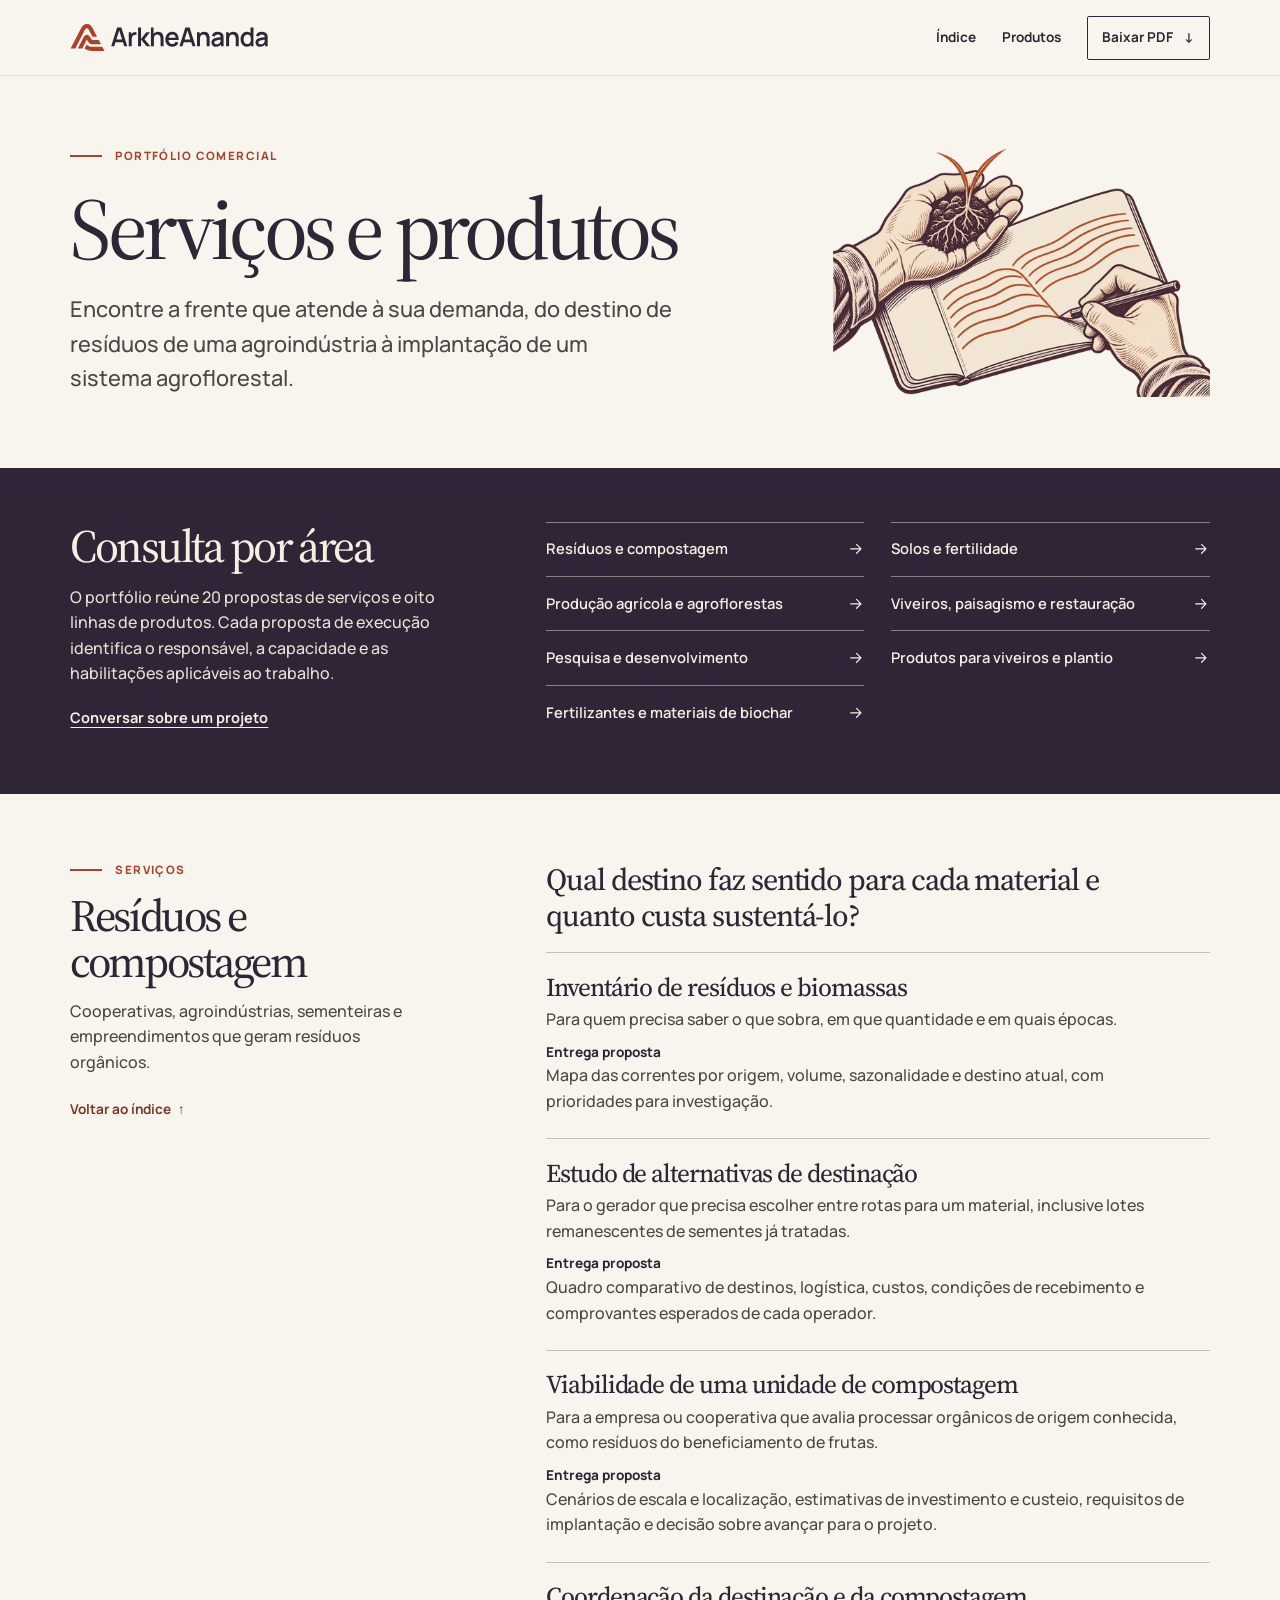
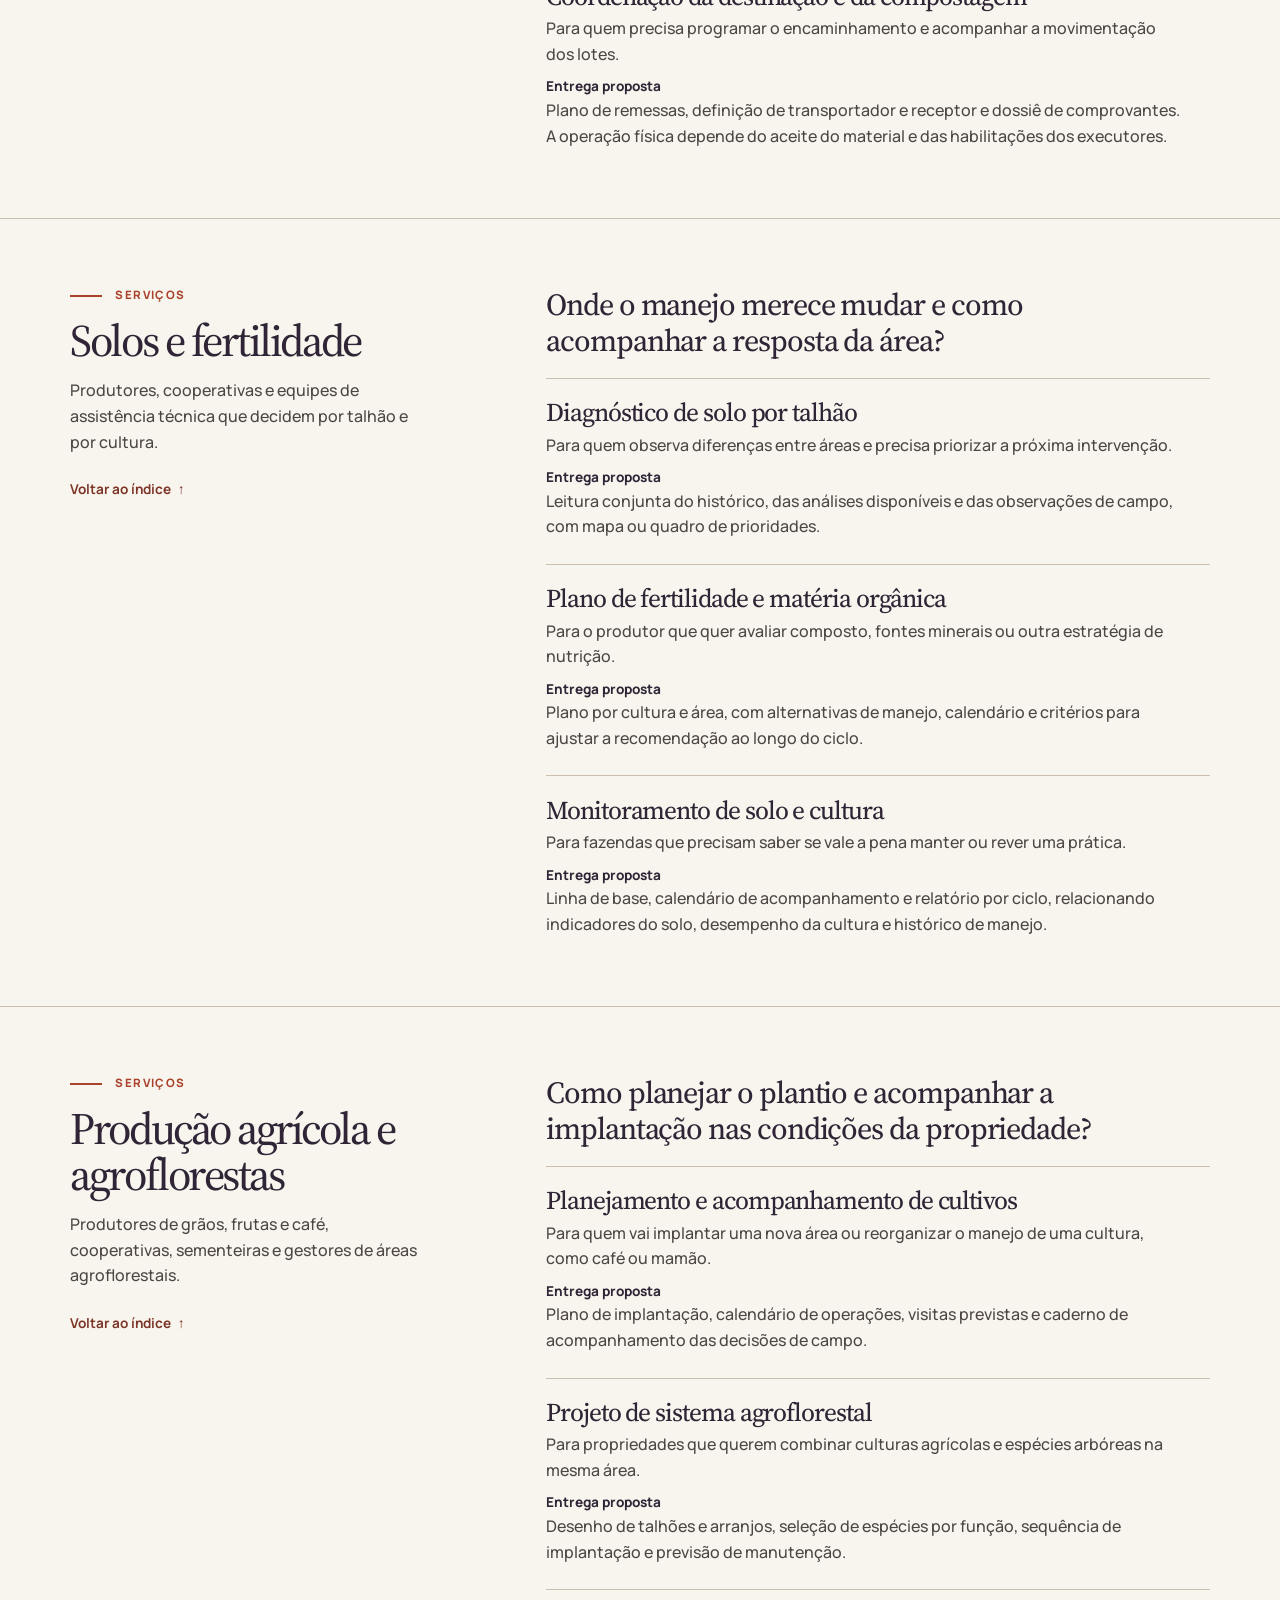
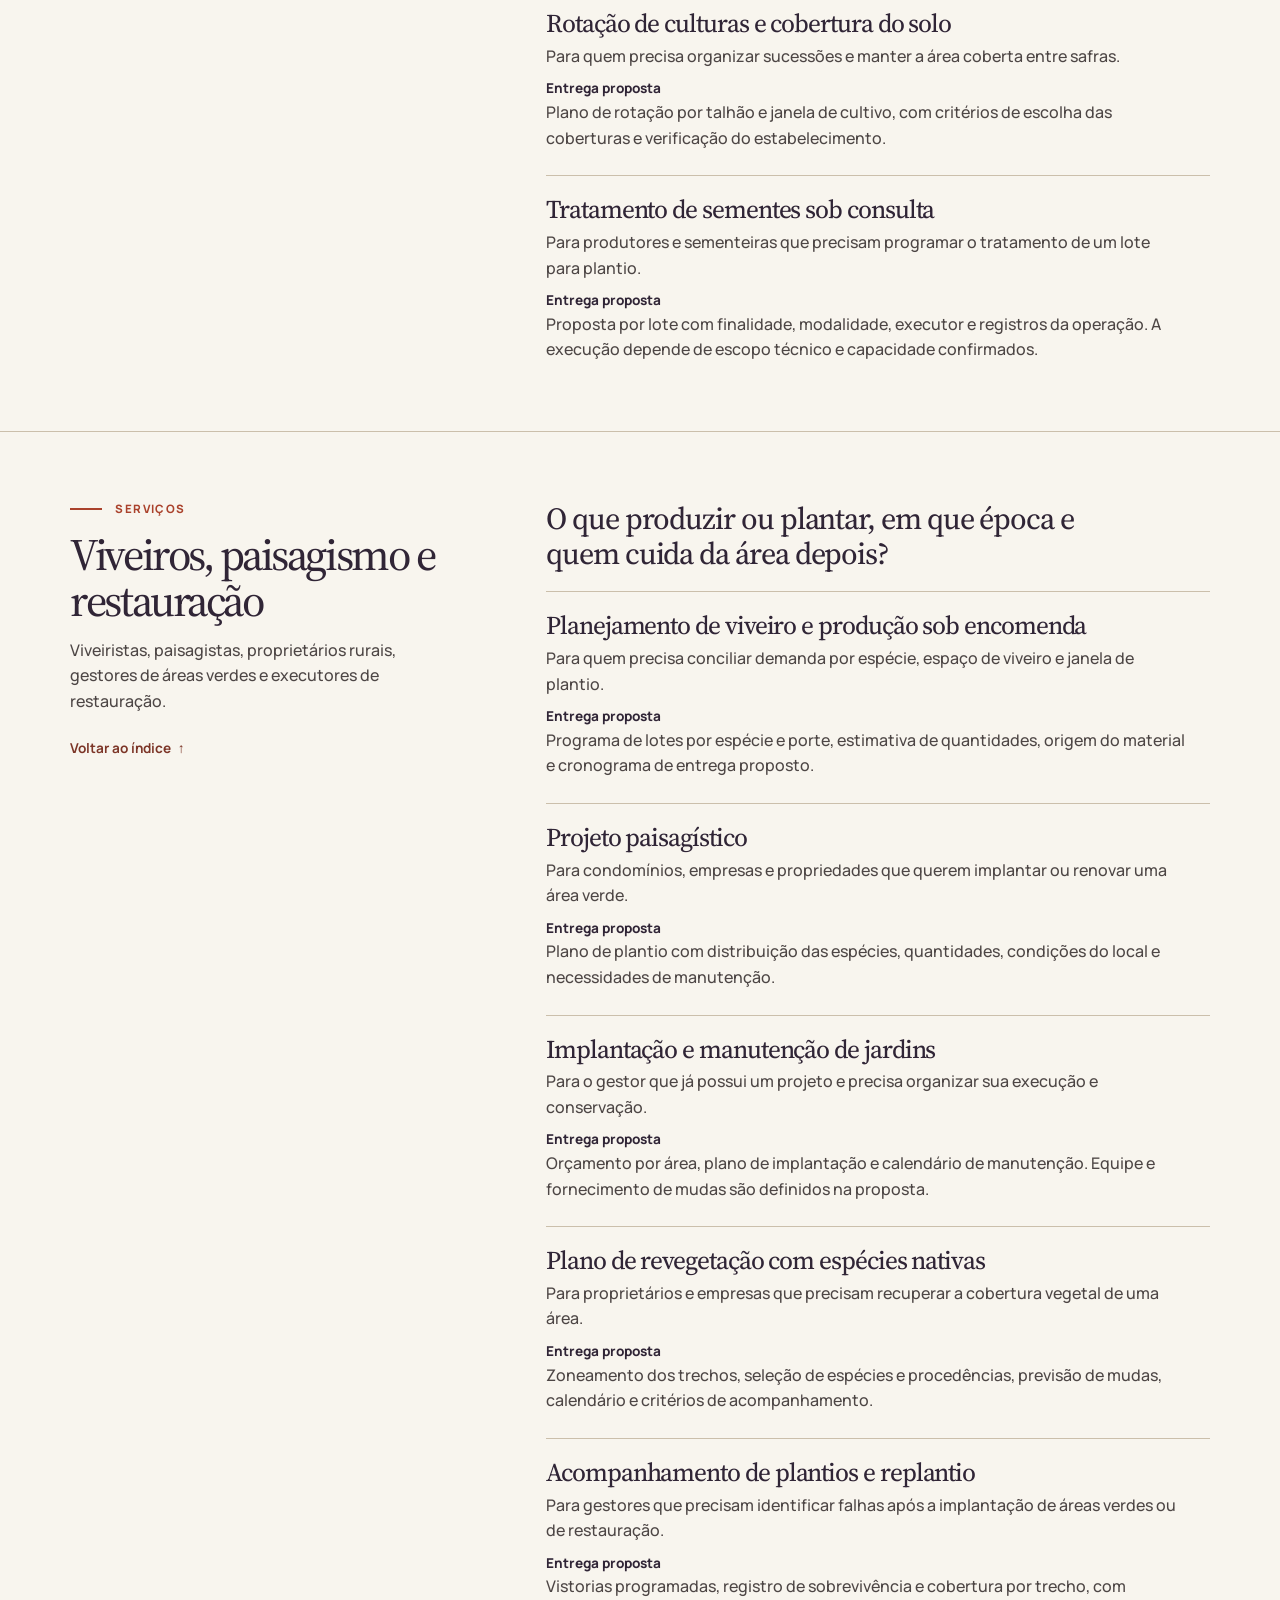
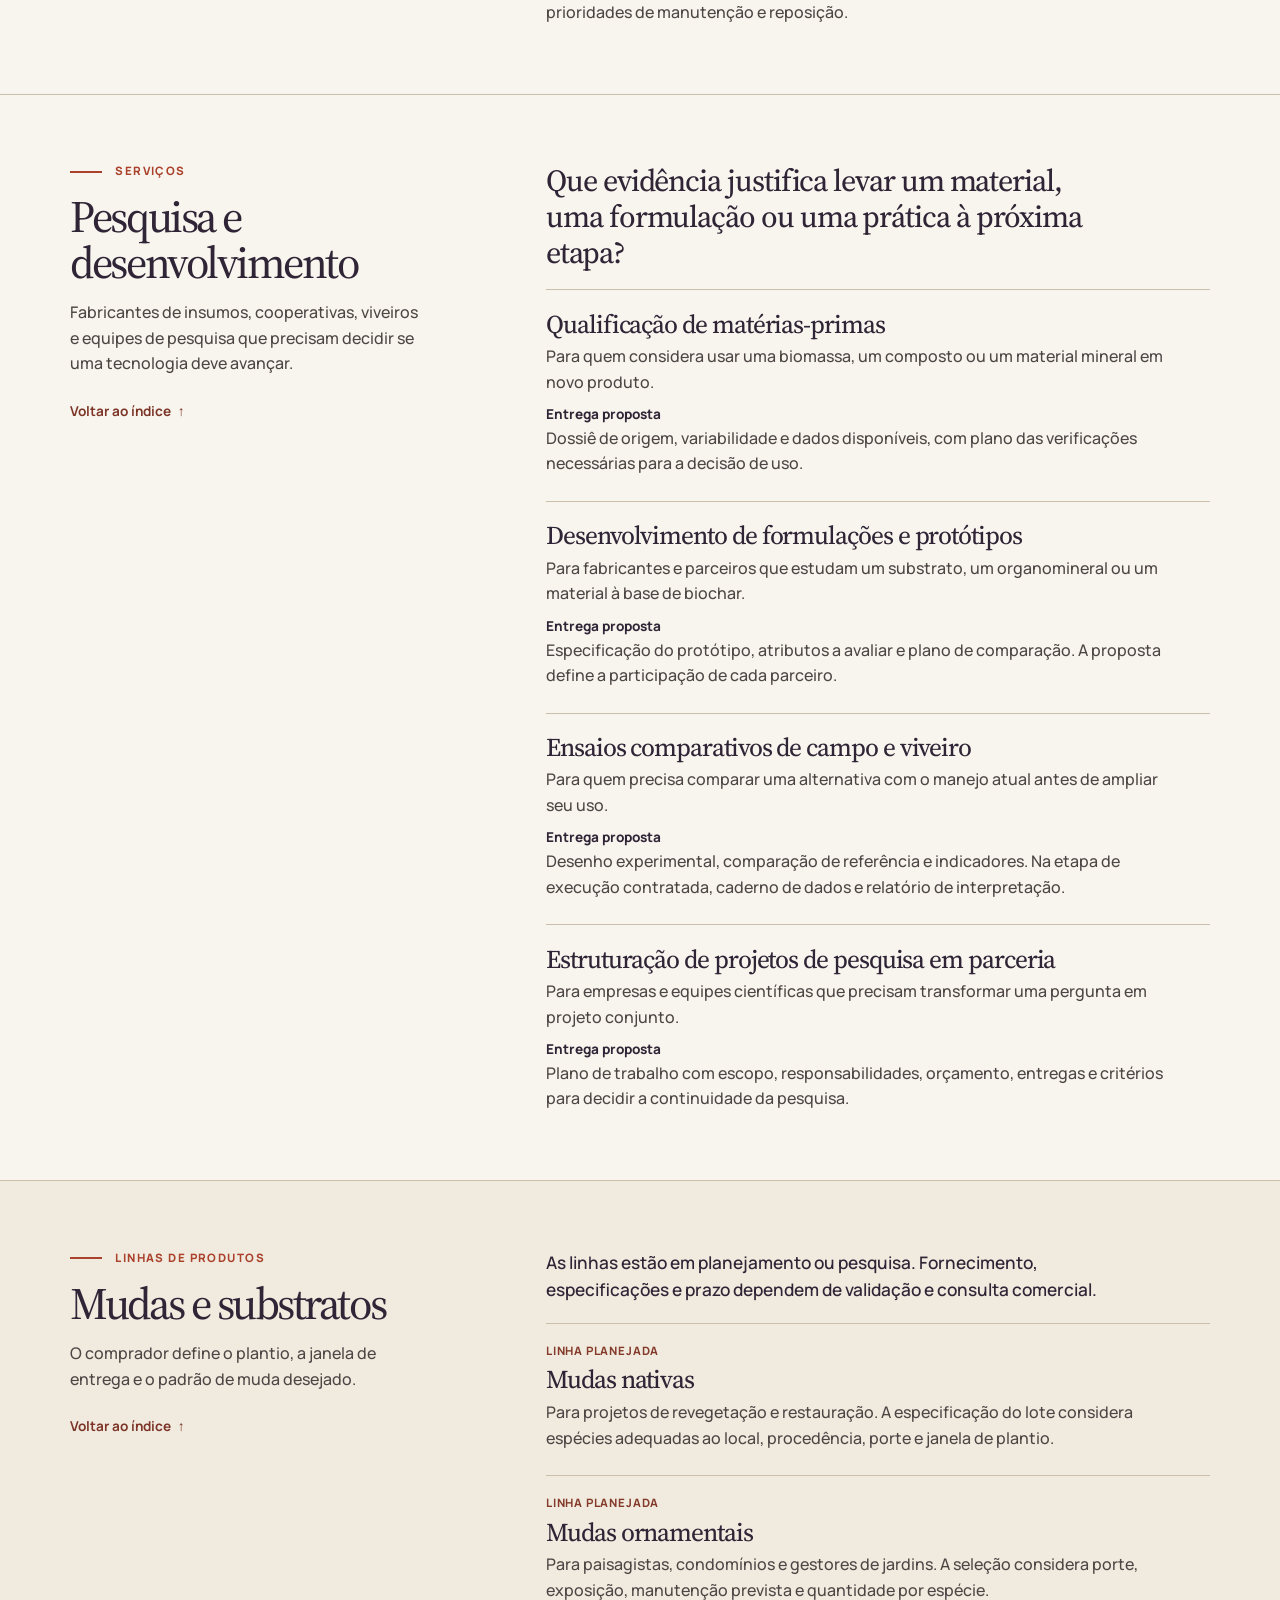
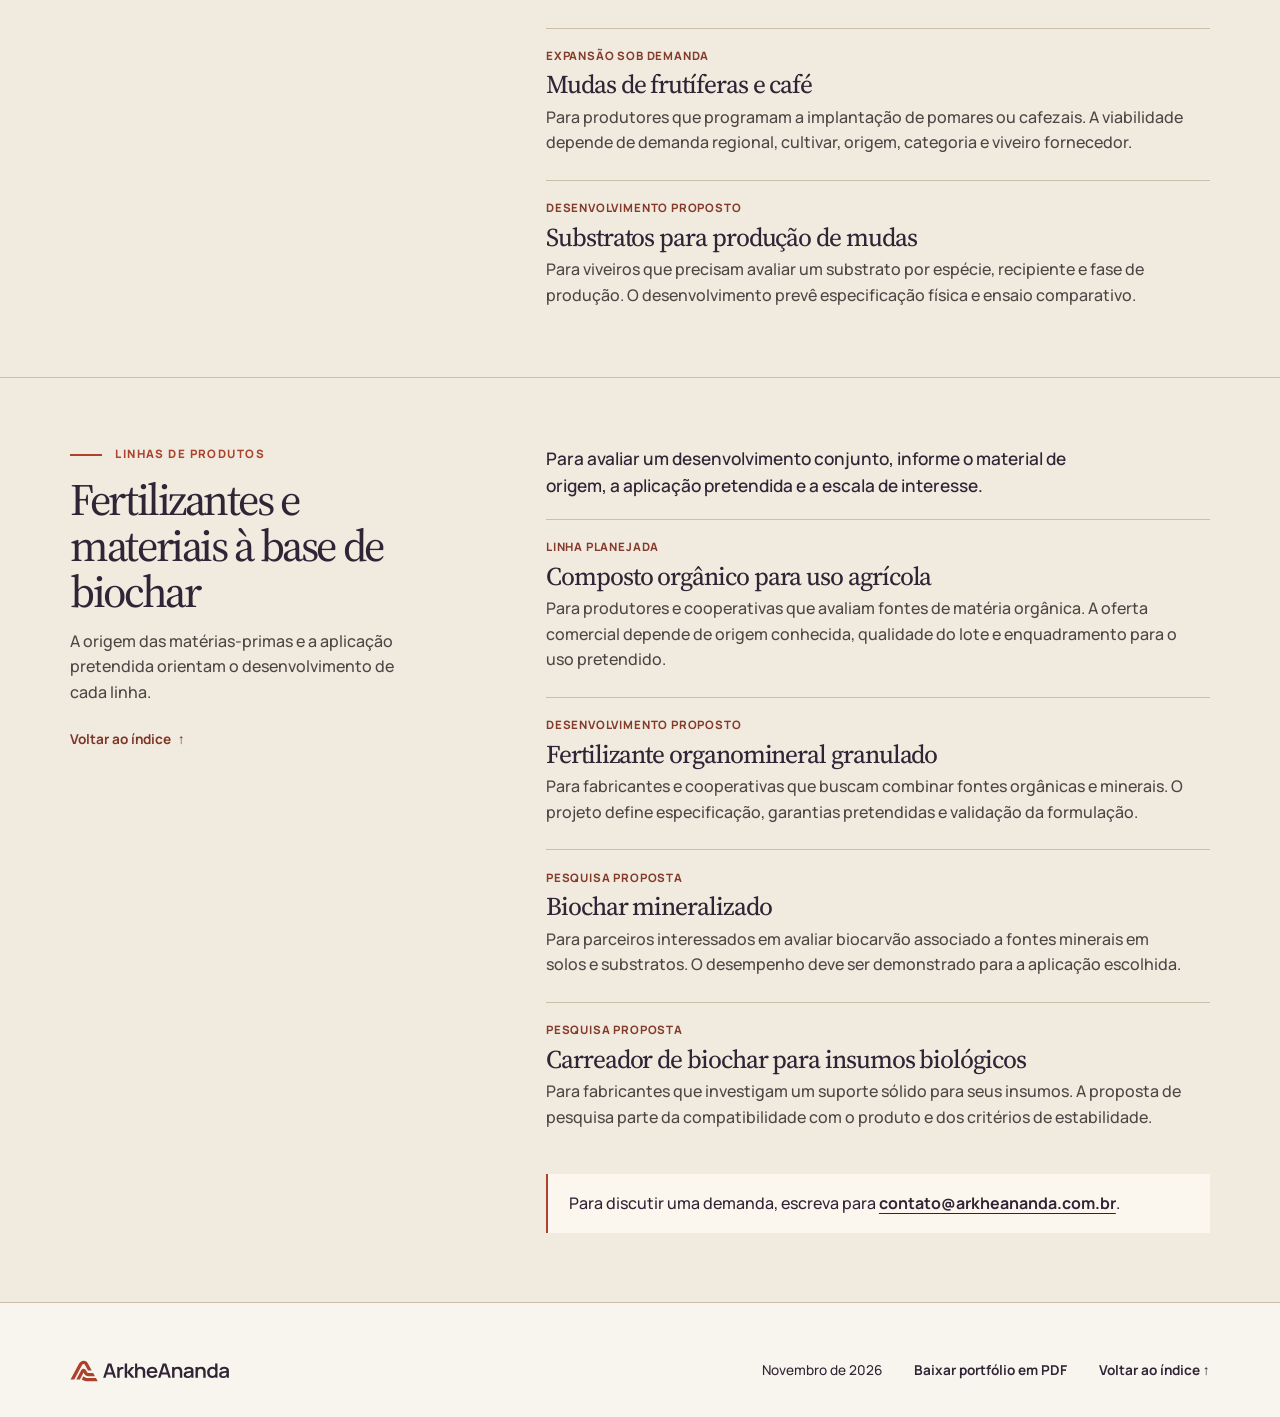
==== commit 91383d62: "Ilustra a passagem da observação de campo ao desenho do projeto" ====
--- a/portfolio.html
+++ b/portfolio.html
@@ -42,7 +42,10 @@
           <h1>Serviços e produtos</h1>
           <p class="lead-catalogo">Encontre a frente que atende à sua demanda, do destino de resíduos de uma agroindústria à implantação de um sistema agroflorestal.</p>
         </div>
-        <img class="capa-gravura" src="assets/relevo.svg" alt="" width="600" height="540">
+        <img class="capa-caderno" src="assets/campo-e-caderno.webp"
+             srcset="assets/campo-e-caderno-540.webp 540w, assets/campo-e-caderno.webp 1080w"
+             sizes="(max-width: 720px) min(78vw, 320px), min(34vw, 420px)"
+             width="1080" height="720" alt="Uma mão examina um torrão com raízes enquanto a outra traça as curvas de um talhão no caderno de campo.">
       </div>
       <div class="sumario" id="indice">
         <div class="limite sumario-grade">
--- a/estilo.css
+++ b/estilo.css
@@ -100,8 +100,7 @@
 details li::marker { color: var(--argila); }
 .metodo { background: #eee7d9; border-block: 1px solid #e2d8c8; }
 .grade-metodo { display: grid; grid-template-columns: .83fr 1fr; align-items: start; gap: clamp(2rem, 8vw, 11rem); }
-.metodo-titulo { position: relative; }
-.gravura { width: clamp(9rem, 14vw, 15rem); margin: 1.3rem 0 -.6rem; mix-blend-mode: multiply; }
+.metodo-caderno { width: min(100%, 29vw, 22.5rem); margin-top: 1.5rem; mix-blend-mode: multiply; }
 .etapas { list-style: none; margin: 0; padding: 0; counter-reset: etapa; }
 .etapas li { position: relative; padding: 1.15rem 0 1.35rem clamp(2.75rem, 4.3vw, 5rem); border-top: 1px solid #beb29f; counter-increment: etapa; }
 .etapas li:last-child { border-bottom: 1px solid #beb29f; }
@@ -151,9 +150,8 @@
   .fotografia { aspect-ratio: 1.8; }
   .frente-texto { padding-top: 1.2rem; }
   .grade-metodo { gap: 1.6rem; }
-  .metodo-titulo { min-height: 5.5rem; padding-right: 26%; }
   .metodo h2 { font-size: clamp(2.55rem, 7vw, 3.4rem); }
-  .gravura { position: absolute; right: 0; top: 50%; transform: translateY(-50%); margin: 0; width: 24%; max-width: 8rem; }
+  .metodo-caderno { width: min(75vw, 18rem); margin-top: 1.2rem; }
   .contato::after { right: -42%; width: 87%; opacity: .14; }
   .rodape { flex-wrap: wrap; gap: 1.1rem; }
   .rodape-acoes { column-gap: 1.6rem; }
--- a/portfolio.css
+++ b/portfolio.css
@@ -7,7 +7,7 @@
 .cabeca-catalogo { display: grid; grid-template-columns: minmax(0, 1.45fr) minmax(12rem, .75fr); gap: 2.2rem; align-items: center; padding-block: clamp(3rem, 5.5vw, 6rem); }
 .cabeca-catalogo h1 { font-size: clamp(3.1rem, 6.8vw, 7rem); line-height: 1; margin: .23em 0; }
 .lead-catalogo { max-width: 43ch; font-size: clamp(1.08rem, 1.7vw, 1.48rem); color: var(--texto); }
-.capa-gravura { width: min(100%, 17rem); justify-self: end; max-height: 16rem; object-fit: contain; mix-blend-mode: multiply; }
+.capa-caderno { width: min(100%, 34vw, 26.25rem); justify-self: end; mix-blend-mode: multiply; }
 .sumario { color: var(--palha); background: var(--tinta); }
 .sumario-grade, .folio-grade { display: grid; grid-template-columns: minmax(0, .72fr) minmax(0, 1.28fr); column-gap: clamp(2rem, 8vw, 9rem); }
 .sumario-grade { padding-block: clamp(2.4rem, 4.2vw, 5rem); align-items: start; }
@@ -53,7 +53,7 @@
   .catalogo-barra nav a { font-size: .8rem; }
   .pdf-nav { padding-inline: .5rem; }
   .cabeca-catalogo { grid-template-columns: 1fr; gap: 1rem; }
-  .capa-gravura { display: none; }
+  .capa-caderno { width: min(78vw, 20rem); justify-self: center; margin-top: .5rem; }
   .sumario-grade, .folio-grade { grid-template-columns: 1fr; gap: 1.25rem; }
   .folio .folio-titulo { position: static; }
   .folio h2 { max-width: none; }
@@ -79,10 +79,10 @@
   .catalogo-barra nav, .catalogo .pular, .indice-voltar, .catalogo-rodape, .sumario .falar { display: none; }
   .catalogo h1, .catalogo h2, .catalogo h3, .catalogo a, .catalogo p, .catalogo .rubrica, .catalogo .estagio, .catalogo strong { color: #191919; }
   .rubrica::before { background: #424242; }
-  .cabeca-catalogo { display: grid; grid-template-columns: 1fr 44mm; gap: 4mm; align-items: center; padding-block: 15mm 10mm; }
+  .cabeca-catalogo { display: grid; grid-template-columns: 1fr 54mm; gap: 4mm; align-items: center; padding-block: 15mm 10mm; }
   .cabeca-catalogo h1 { font-size: 38pt; }
   .lead-catalogo { font-size: 12pt; }
-  .capa-gravura { display: block; width: 42mm; filter: grayscale(1); }
+  .capa-caderno { width: 54mm; justify-self: end; margin: 0; filter: grayscale(1); }
   .sumario, .produtos, .contato-final { color: black; background: white; }
   .sumario-grade { display: block; padding-block: 5mm 0; border-top: 1px solid #777; }
   .sumario-intro h2 { font-size: 20pt; }
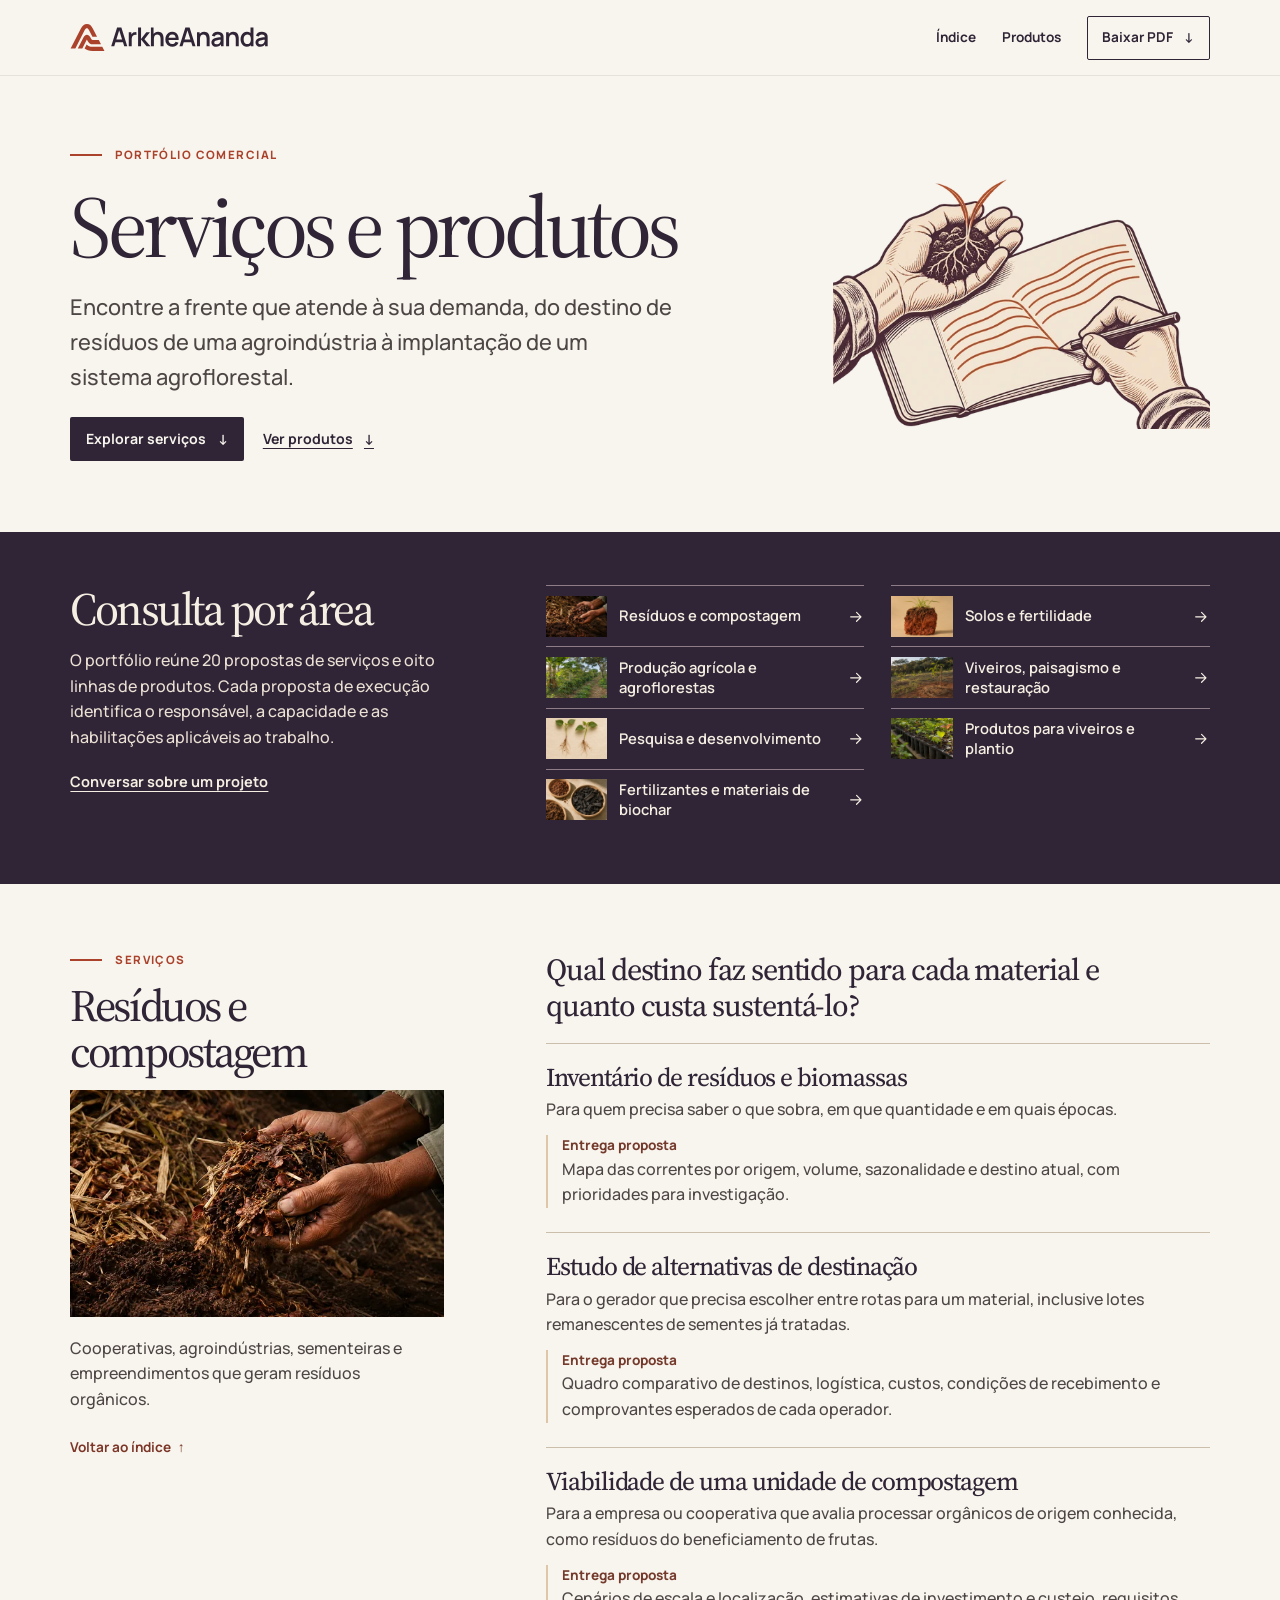
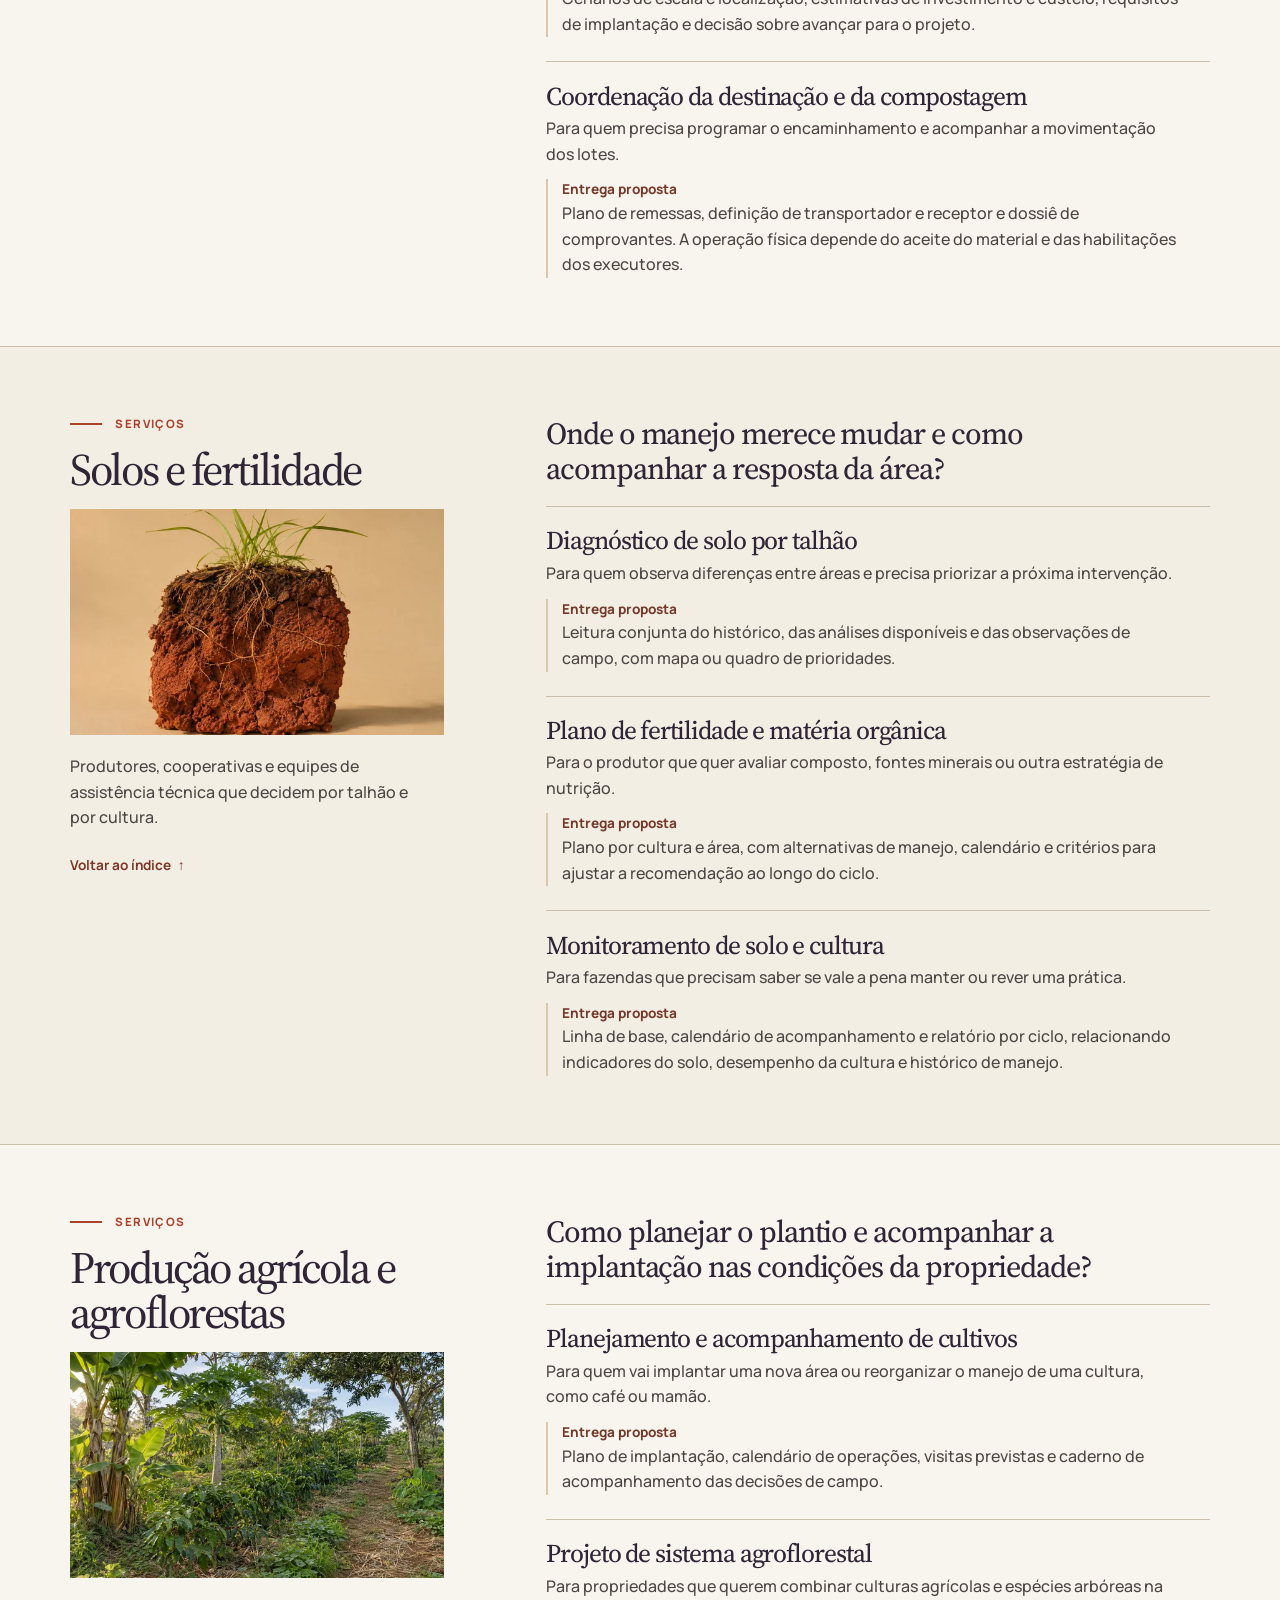
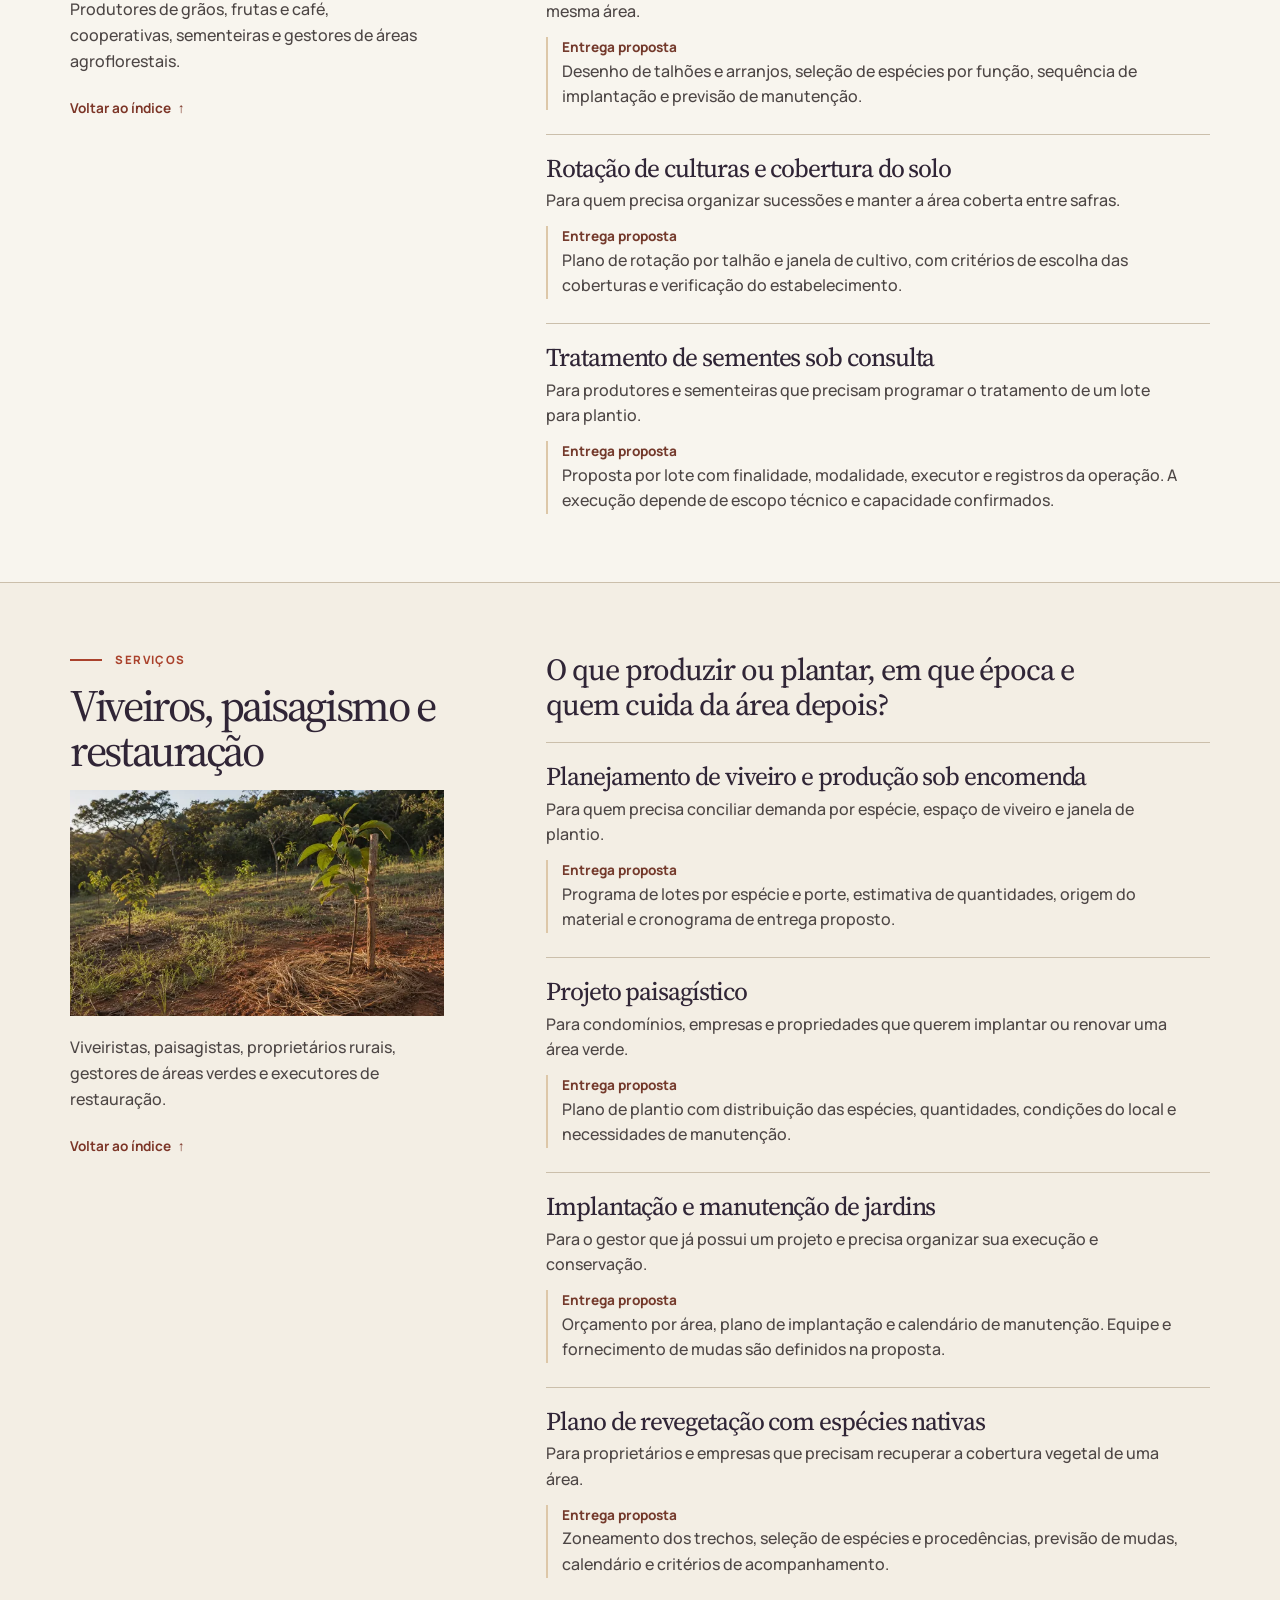
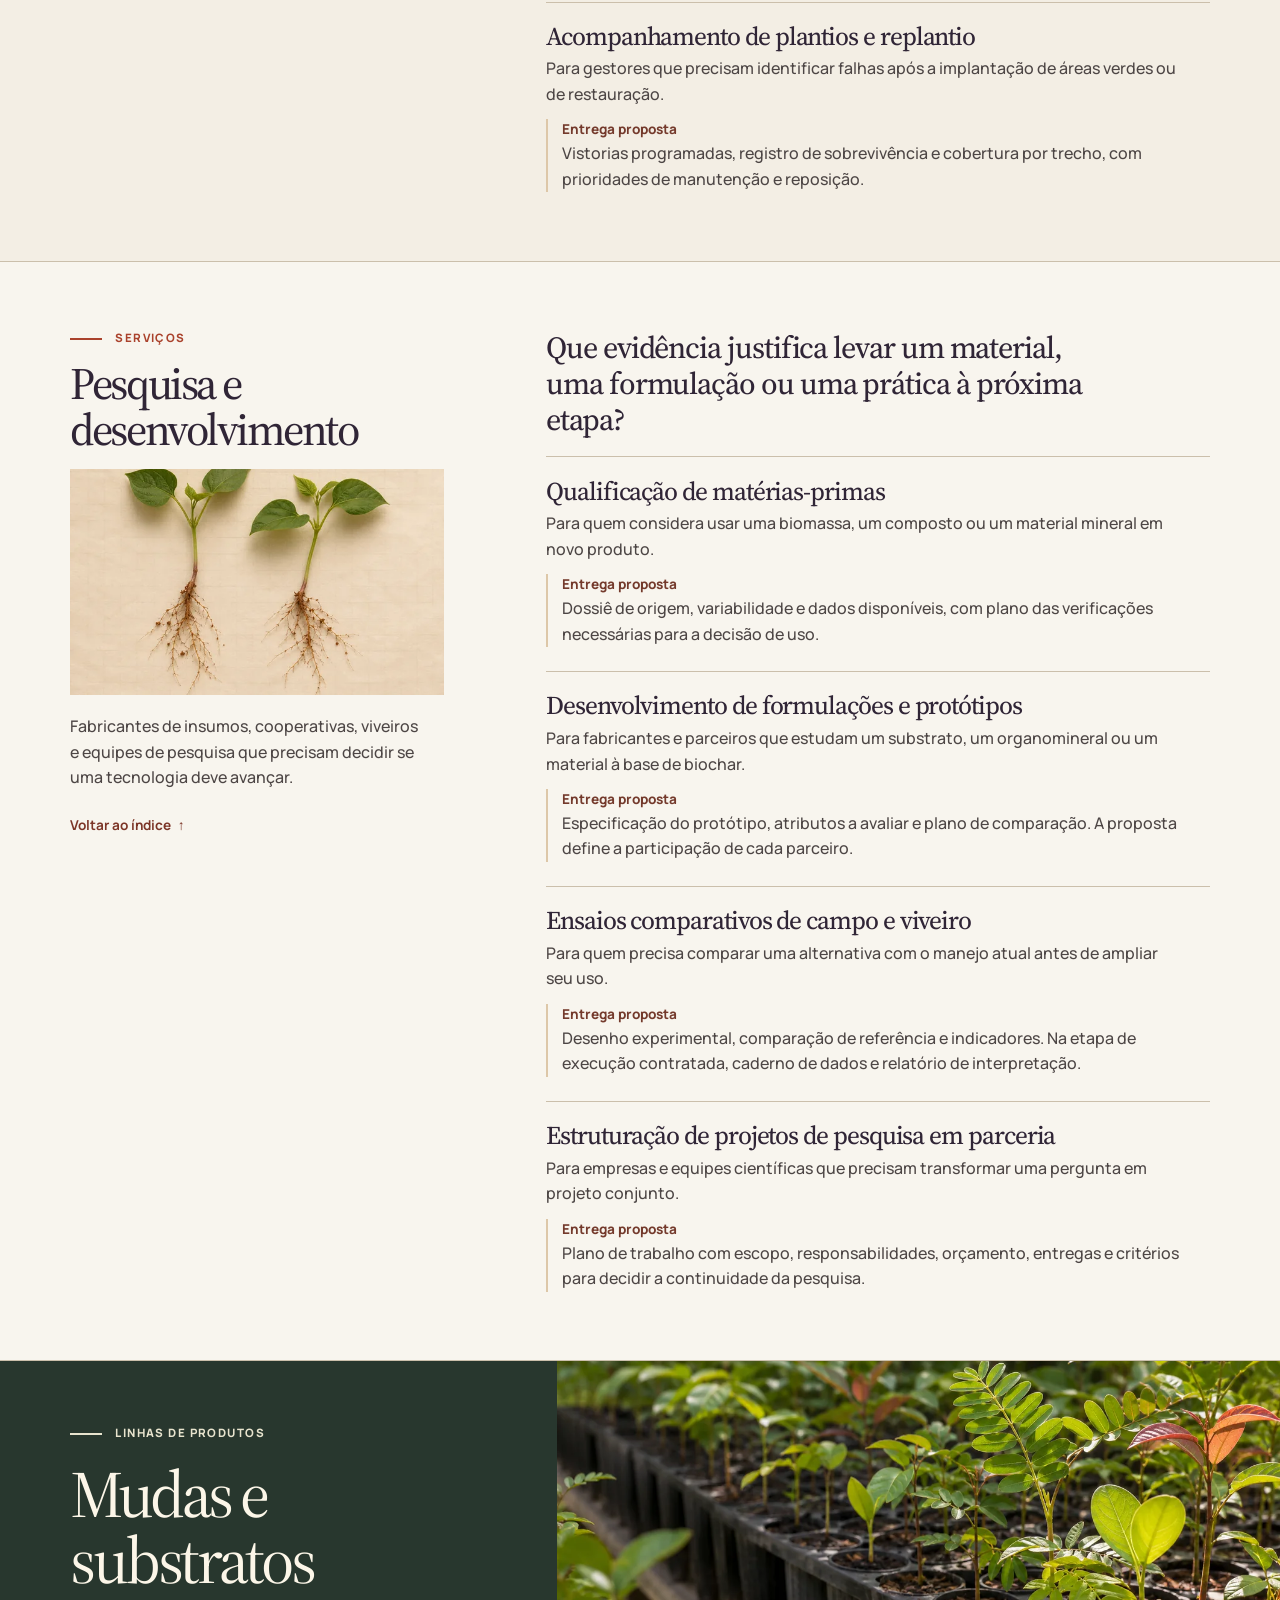
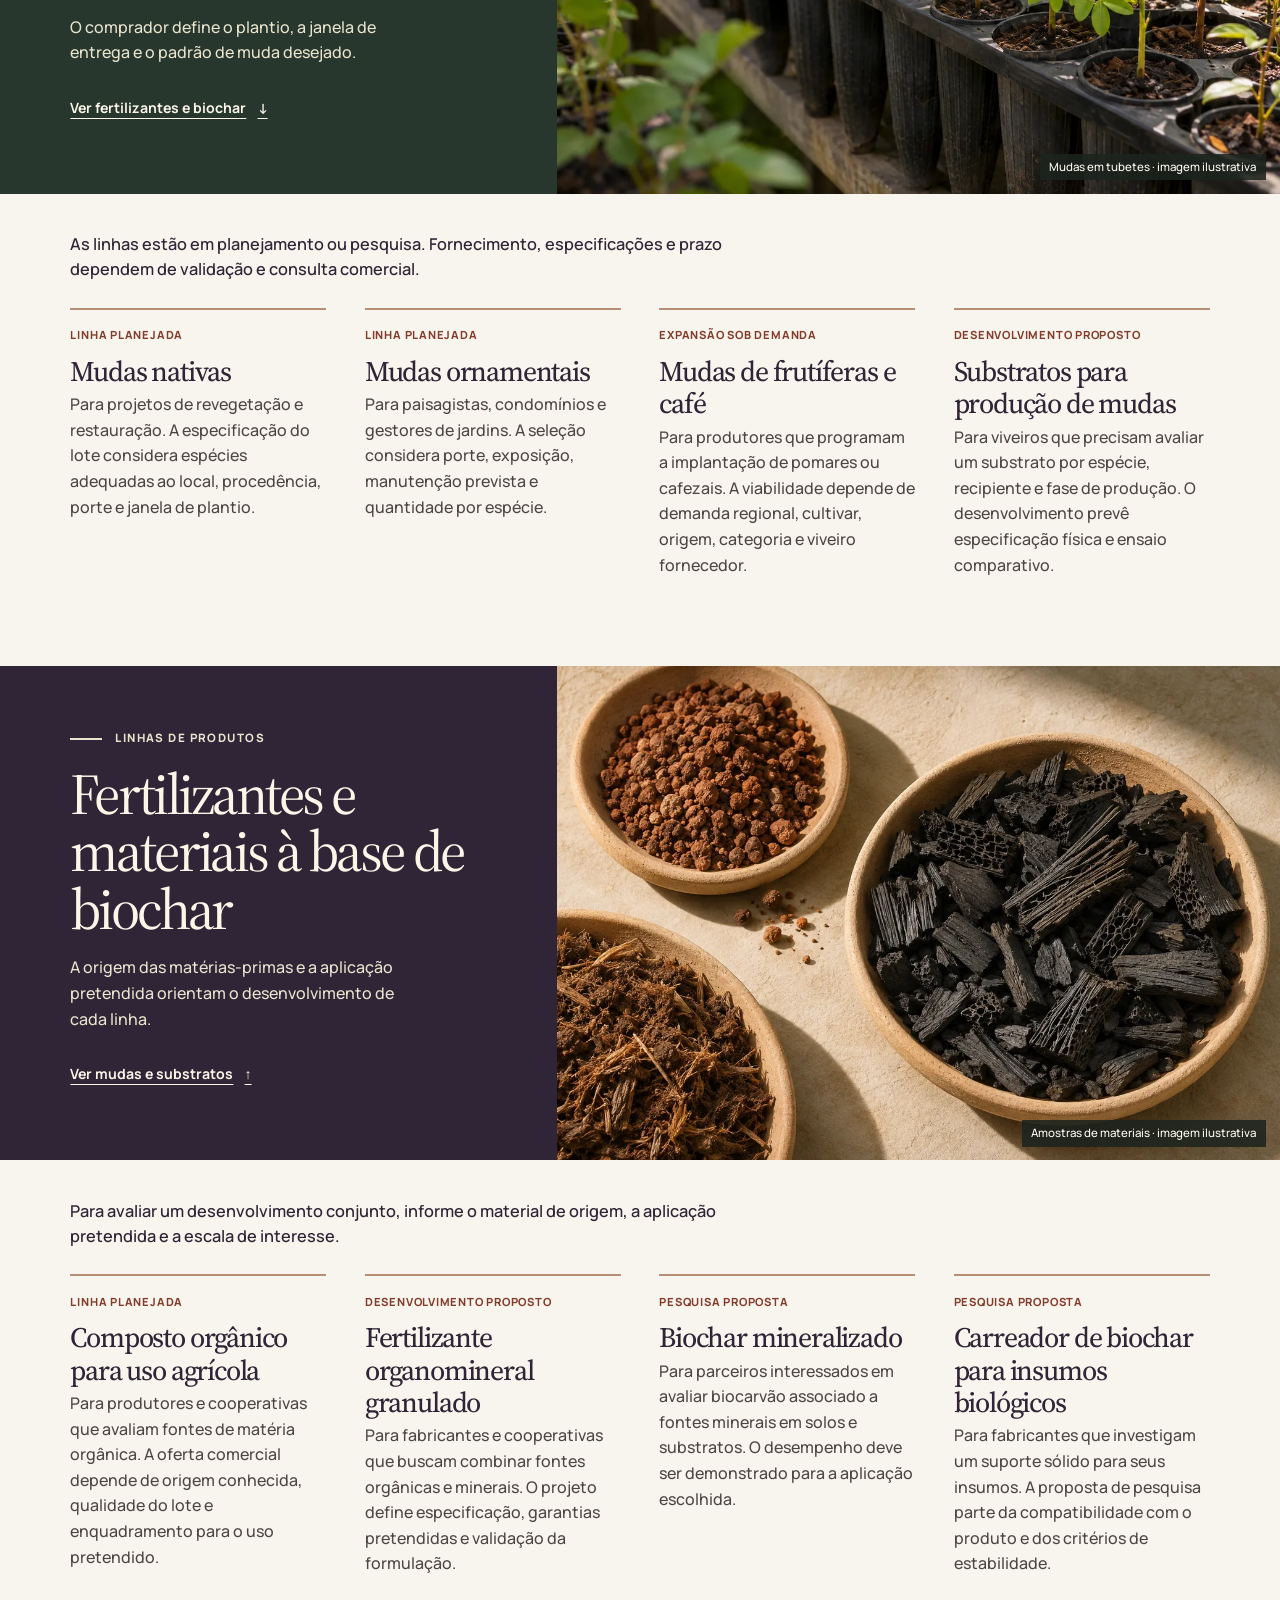
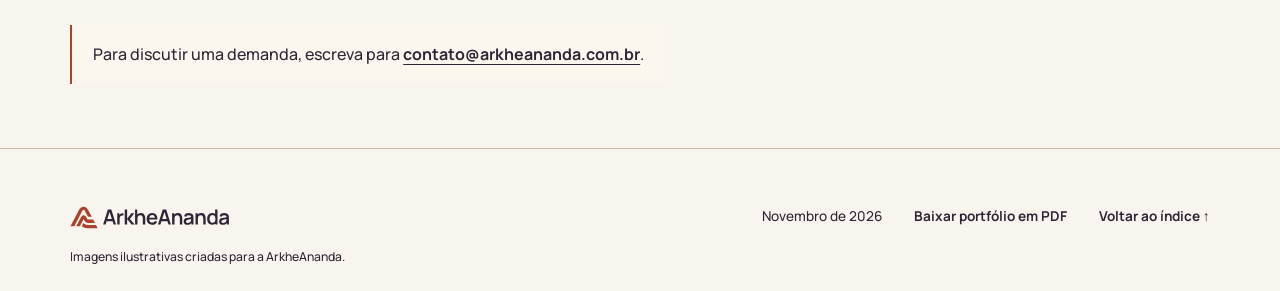
==== commit b469b9cc: "Apresenta serviços e produtos em uma edição visual do site" ====
--- a/portfolio.html
+++ b/portfolio.html
@@ -41,6 +41,10 @@
           <p class="rubrica">Portfólio comercial</p>
           <h1>Serviços e produtos</h1>
           <p class="lead-catalogo">Encontre a frente que atende à sua demanda, do destino de resíduos de uma agroindústria à implantação de um sistema agroflorestal.</p>
+          <nav class="escolha-catalogo" aria-label="Ir direto para">
+            <a href="#residuos">Explorar serviços <span aria-hidden="true">↓</span></a>
+            <a href="#produtos">Ver produtos <span aria-hidden="true">↓</span></a>
+          </nav>
         </div>
         <img class="capa-caderno" src="assets/campo-e-caderno.webp"
              srcset="assets/campo-e-caderno-540.webp 540w, assets/campo-e-caderno.webp 1080w"
@@ -55,13 +59,13 @@
             <a class="falar" href="mailto:contato@arkheananda.com.br">Conversar sobre um projeto</a>
           </div>
           <nav aria-label="Áreas do portfólio">
-            <a href="#residuos">Resíduos e compostagem <svg class="icone" viewBox="0 0 24 24" aria-hidden="true"><path d="M5 12h14m-6-6 6 6-6 6"/></svg></a>
-            <a href="#solos">Solos e fertilidade <svg class="icone" viewBox="0 0 24 24" aria-hidden="true"><path d="M5 12h14m-6-6 6 6-6 6"/></svg></a>
-            <a href="#producao">Produção agrícola e agroflorestas <svg class="icone" viewBox="0 0 24 24" aria-hidden="true"><path d="M5 12h14m-6-6 6 6-6 6"/></svg></a>
-            <a href="#paisagens">Viveiros, paisagismo e restauração <svg class="icone" viewBox="0 0 24 24" aria-hidden="true"><path d="M5 12h14m-6-6 6 6-6 6"/></svg></a>
-            <a href="#pesquisa">Pesquisa e desenvolvimento <svg class="icone" viewBox="0 0 24 24" aria-hidden="true"><path d="M5 12h14m-6-6 6 6-6 6"/></svg></a>
-            <a href="#produtos">Produtos para viveiros e plantio <svg class="icone" viewBox="0 0 24 24" aria-hidden="true"><path d="M5 12h14m-6-6 6 6-6 6"/></svg></a>
-            <a href="#insumos">Fertilizantes e materiais de biochar <svg class="icone" viewBox="0 0 24 24" aria-hidden="true"><path d="M5 12h14m-6-6 6 6-6 6"/></svg></a>
+            <a href="#residuos"><img class="foto-indice" src="assets/biomassa-600.webp" width="90" height="60" alt="" loading="lazy" decoding="async"><span>Resíduos e compostagem</span><svg class="icone" viewBox="0 0 24 24" aria-hidden="true"><path d="M5 12h14m-6-6 6 6-6 6"/></svg></a>
+            <a href="#solos"><img class="foto-indice" src="assets/perfil-de-solo-600.webp" width="90" height="60" alt="" loading="lazy" decoding="async"><span>Solos e fertilidade</span><svg class="icone" viewBox="0 0 24 24" aria-hidden="true"><path d="M5 12h14m-6-6 6 6-6 6"/></svg></a>
+            <a href="#producao"><img class="foto-indice" src="assets/agrofloresta-600.webp" width="90" height="60" alt="" loading="lazy" decoding="async"><span>Produção agrícola e agroflorestas</span><svg class="icone" viewBox="0 0 24 24" aria-hidden="true"><path d="M5 12h14m-6-6 6 6-6 6"/></svg></a>
+            <a href="#paisagens"><img class="foto-indice" src="assets/restauracao-600.webp" width="90" height="60" alt="" loading="lazy" decoding="async"><span>Viveiros, paisagismo e restauração</span><svg class="icone" viewBox="0 0 24 24" aria-hidden="true"><path d="M5 12h14m-6-6 6 6-6 6"/></svg></a>
+            <a href="#pesquisa"><img class="foto-indice" src="assets/ensaio-600.webp" width="90" height="60" alt="" loading="lazy" decoding="async"><span>Pesquisa e desenvolvimento</span><svg class="icone" viewBox="0 0 24 24" aria-hidden="true"><path d="M5 12h14m-6-6 6 6-6 6"/></svg></a>
+            <a href="#produtos"><img class="foto-indice" src="assets/viveiro-600.webp" width="90" height="60" alt="" loading="lazy" decoding="async"><span>Produtos para viveiros e plantio</span><svg class="icone" viewBox="0 0 24 24" aria-hidden="true"><path d="M5 12h14m-6-6 6 6-6 6"/></svg></a>
+            <a href="#insumos"><img class="foto-indice" src="assets/materiais-600.webp" width="90" height="60" alt="" loading="lazy" decoding="async"><span>Fertilizantes e materiais de biochar</span><svg class="icone" viewBox="0 0 24 24" aria-hidden="true"><path d="M5 12h14m-6-6 6 6-6 6"/></svg></a>
           </nav>
         </div>
       </div>
@@ -71,6 +75,10 @@
       <div class="marca-impressa"><img src="assets/marca.svg" width="597" height="85" alt="ArkheAnanda"><span>Portfólio de serviços e produtos</span></div>
       <div class="folio-grade limite">
         <header class="folio-titulo">
+          <img class="foto-servico" src="assets/biomassa.webp"
+               srcset="assets/biomassa-600.webp 600w, assets/biomassa.webp 1200w"
+               sizes="(max-width: 760px) 89vw, (max-width: 1500px) 32vw, 460px"
+               width="1200" height="800" loading="lazy" decoding="async" alt="Mãos seguram fibras e cascas misturadas à matéria orgânica.">
           <p class="rubrica">Serviços</p>
           <h2 id="ttl-residuos">Resíduos e compostagem</h2>
           <p class="alvo">Cooperativas, agroindústrias, sementeiras e empreendimentos que geram resíduos orgânicos.</p>
@@ -105,6 +113,10 @@
       <div class="marca-impressa"><img src="assets/marca.svg" width="597" height="85" alt="ArkheAnanda"><span>Portfólio de serviços e produtos</span></div>
       <div class="folio-grade limite">
         <header class="folio-titulo">
+          <img class="foto-servico" src="assets/perfil-de-solo.webp"
+               srcset="assets/perfil-de-solo-600.webp 600w, assets/perfil-de-solo.webp 1200w"
+               sizes="(max-width: 760px) 89vw, (max-width: 1500px) 32vw, 460px"
+               width="1200" height="800" loading="lazy" decoding="async" alt="Raízes de uma gramínea atravessam um perfil de solo avermelhado.">
           <p class="rubrica">Serviços</p>
           <h2 id="ttl-solos">Solos e fertilidade</h2>
           <p class="alvo">Produtores, cooperativas e equipes de assistência técnica que decidem por talhão e por cultura.</p>
@@ -134,6 +146,10 @@
       <div class="marca-impressa"><img src="assets/marca.svg" width="597" height="85" alt="ArkheAnanda"><span>Portfólio de serviços e produtos</span></div>
       <div class="folio-grade limite">
         <header class="folio-titulo">
+          <img class="foto-servico" src="assets/agrofloresta.webp"
+               srcset="assets/agrofloresta-600.webp 600w, assets/agrofloresta.webp 1200w"
+               sizes="(max-width: 760px) 89vw, (max-width: 1500px) 32vw, 460px"
+               width="1200" height="800" loading="lazy" decoding="async" alt="Fileiras de cultivo entre bananeiras e árvores de diferentes alturas.">
           <p class="rubrica">Serviços</p>
           <h2 id="ttl-producao">Produção agrícola e agroflorestas</h2>
           <p class="alvo">Produtores de grãos, frutas e café, cooperativas, sementeiras e gestores de áreas agroflorestais.</p>
@@ -168,6 +184,10 @@
       <div class="marca-impressa"><img src="assets/marca.svg" width="597" height="85" alt="ArkheAnanda"><span>Portfólio de serviços e produtos</span></div>
       <div class="folio-grade limite">
         <header class="folio-titulo">
+          <img class="foto-servico" src="assets/restauracao.webp"
+               srcset="assets/restauracao-600.webp 600w, assets/restauracao.webp 1200w"
+               sizes="(max-width: 760px) 89vw, (max-width: 1500px) 32vw, 460px"
+               width="1200" height="800" loading="lazy" decoding="async" alt="Muda apoiada em tutor de madeira em uma área de revegetação.">
           <p class="rubrica">Serviços</p>
           <h2 id="ttl-paisagens">Viveiros, paisagismo e restauração</h2>
           <p class="alvo">Viveiristas, paisagistas, proprietários rurais, gestores de áreas verdes e executores de restauração.</p>
@@ -207,6 +227,10 @@
       <div class="marca-impressa"><img src="assets/marca.svg" width="597" height="85" alt="ArkheAnanda"><span>Portfólio de serviços e produtos</span></div>
       <div class="folio-grade limite">
         <header class="folio-titulo">
+          <img class="foto-servico" src="assets/ensaio.webp"
+               srcset="assets/ensaio-600.webp 600w, assets/ensaio.webp 1200w"
+               sizes="(max-width: 760px) 89vw, (max-width: 1500px) 32vw, 460px"
+               width="1200" height="800" loading="lazy" decoding="async" alt="Duas plantas jovens com as raízes expostas são observadas lado a lado.">
           <p class="rubrica">Serviços</p>
           <h2 id="ttl-pesquisa">Pesquisa e desenvolvimento</h2>
           <p class="alvo">Fabricantes de insumos, cooperativas, viveiros e equipes de pesquisa que precisam decidir se uma tecnologia deve avançar.</p>
@@ -241,10 +265,18 @@
       <div class="marca-impressa"><img src="assets/marca.svg" width="597" height="85" alt="ArkheAnanda"><span>Portfólio de serviços e produtos</span></div>
       <div class="folio-grade limite">
         <header class="folio-titulo">
-          <p class="rubrica">Linhas de produtos</p>
-          <h2 id="ttl-produtos-0">Mudas e substratos</h2>
-          <p class="alvo">O comprador define o plantio, a janela de entrega e o padrão de muda desejado.</p>
-          <a class="indice-voltar" href="#indice">Voltar ao índice <span aria-hidden="true">↑</span></a>
+          <figure class="prancha-produto">
+            <img src="assets/viveiro.webp" srcset="assets/viveiro-600.webp 600w, assets/viveiro.webp 1200w"
+                 sizes="(max-width: 760px) 100vw, 57vw" width="1200" height="800" loading="lazy" decoding="async"
+                 alt="Mudas de diferentes portes em linhas de tubetes no viveiro.">
+            <figcaption>Mudas em tubetes · imagem ilustrativa</figcaption>
+          </figure>
+          <div class="texto-produto">
+            <p class="rubrica">Linhas de produtos</p>
+            <h2 id="ttl-produtos-0">Mudas e substratos</h2>
+            <p class="alvo">O comprador define o plantio, a janela de entrega e o padrão de muda desejado.</p>
+            <a class="outra-familia" href="#insumos">Ver fertilizantes e biochar <span aria-hidden="true">↓</span></a>
+          </div>
         </header>
         <div class="entradas">
           <p class="pergunta nota-produto">As linhas estão em planejamento ou pesquisa. Fornecimento, especificações e prazo dependem de validação e consulta comercial.</p>
@@ -276,10 +308,18 @@
       <div class="marca-impressa"><img src="assets/marca.svg" width="597" height="85" alt="ArkheAnanda"><span>Portfólio de serviços e produtos</span></div>
       <div class="folio-grade limite">
         <header class="folio-titulo">
-          <p class="rubrica">Linhas de produtos</p>
-          <h2 id="ttl-produtos-1">Fertilizantes e materiais à base de biochar</h2>
-          <p class="alvo">A origem das matérias-primas e a aplicação pretendida orientam o desenvolvimento de cada linha.</p>
-          <a class="indice-voltar" href="#indice">Voltar ao índice <span aria-hidden="true">↑</span></a>
+          <figure class="prancha-produto">
+            <img src="assets/materiais.webp" srcset="assets/materiais-600.webp 600w, assets/materiais.webp 1200w"
+                 sizes="(max-width: 760px) 100vw, 57vw" width="1200" height="800" loading="lazy" decoding="async"
+                 alt="Amostras de material orgânico fibroso, grânulos e fragmentos porosos de biochar em recipientes separados.">
+            <figcaption>Amostras de materiais · imagem ilustrativa</figcaption>
+          </figure>
+          <div class="texto-produto">
+            <p class="rubrica">Linhas de produtos</p>
+            <h2 id="ttl-produtos-1">Fertilizantes e materiais à base de biochar</h2>
+            <p class="alvo">A origem das matérias-primas e a aplicação pretendida orientam o desenvolvimento de cada linha.</p>
+            <a class="outra-familia" href="#produtos">Ver mudas e substratos <span aria-hidden="true">↑</span></a>
+          </div>
         </header>
         <div class="entradas">
           <p class="pergunta nota-produto">Para avaliar um desenvolvimento conjunto, informe o material de origem, a aplicação pretendida e a escala de interesse.</p>
@@ -312,6 +352,7 @@
     <div class="limite">
       <a class="marca" href="./"><img src="assets/marca.svg" width="597" height="85" alt="ArkheAnanda"></a>
       <p>Novembro de 2026</p>
+      <p class="creditos-fotos">Imagens ilustrativas criadas para a ArkheAnanda.</p>
       <a href="portfolio-arkheananda.pdf" download>Baixar portfólio em PDF</a>
       <a href="#indice">Voltar ao índice ↑</a>
     </div>
--- a/portfolio.css
+++ b/portfolio.css
@@ -64,6 +64,65 @@
   .catalogo-barra { gap: .28rem; }
   .catalogo-rodape .limite { align-items: start; flex-direction: column; gap: .1rem; }
 }
+.escolha-catalogo { display: flex; flex-wrap: wrap; align-items: center; gap: .55rem 1.2rem; margin-top: 1.4rem; }
+.escolha-catalogo a, .outra-familia { display: inline-flex; align-items: center; gap: .7rem; min-height: 44px; font-size: .88rem; font-weight: 695; }
+.escolha-catalogo a:first-child { padding: .55rem 1rem; color: var(--papel); background: var(--tinta); text-decoration: none; border-radius: 2px; }
+.escolha-catalogo a:first-child:hover { background: #44384a; }
+.foto-indice, .foto-servico, .prancha-produto img { object-fit: cover; }
+.foto-indice { width: clamp(48px, 4.8vw, 74px); aspect-ratio: 1.5; height: auto; }
+@media screen {
+  .sumario nav a { display: grid; grid-template-columns: auto 1fr auto; gap: .75rem; padding: .6rem 0; }
+  .sumario nav a:hover .icone { transform: translateX(2px); }
+  .folio.servico:nth-of-type(even) { background: #f3eee4; }
+  .servico .folio-titulo { display: flex; flex-direction: column; align-items: flex-start; }
+  .foto-servico { order: 1; width: 100%; aspect-ratio: 1.65; margin-block: 1rem 1.2rem; background: #d8cebc; }
+  .servico .alvo, .servico .indice-voltar { order: 2; }
+  .servico .folio-titulo h2 { margin-bottom: 0; }
+  .servico .entrega { margin-top: .75rem; padding-left: .85rem; border-left: 2px solid var(--fibra); }
+  .servico .entrega strong { color: #743a2c; }
+  .folio.produtos { border-bottom: 0; background: var(--papel); }
+  .produtos .folio-grade { display: block; width: 100%; max-width: none; padding: 0; }
+  .produtos .folio-titulo { position: static; display: grid; grid-template-columns: minmax(0,.87fr) minmax(0,1.13fr); background: #28372e; color: #fcf6e8; }
+  .prancha-produto { position: relative; min-height: 100%; grid-column: 2; grid-row: 1; overflow: hidden; background: #434238; }
+  .prancha-produto img { width: 100%; height: 100%; position: absolute; inset: 0; }
+  .prancha-produto figcaption { position: absolute; bottom: .85rem; right: .9rem; padding: .25rem .58rem; background: #1c231edc; color: #fffaf1; font-size: .72rem; }
+  .texto-produto { grid-column: 1; grid-row: 1; align-self: center; padding: clamp(2.8rem, 5vw, 6rem) clamp(1.8rem, 3.7vw, 4.8rem) clamp(2.8rem, 5vw, 6rem) max(var(--gama), calc((100vw - 84rem) / 2)); }
+  .produtos h2 { max-width: 13ch; margin-block: .31em; font: 435 clamp(3rem, 5.15vw, 5.4rem)/1 var(--serif); letter-spacing: -.055em; }
+  .produtos .rubrica, .produtos .alvo { color: #e8e4ce; }
+  .produtos .alvo { max-width: 35ch; font-size: clamp(1rem, 1.22vw, 1.15rem); }
+  .outra-familia { width: fit-content; margin-top: 1.25rem; color: inherit; text-decoration-thickness: 1px; text-underline-offset: .35em; }
+  .texto-produto a:focus-visible { outline-color: #fff8d8; }
+  #insumos .folio-titulo { background: var(--tinta); }
+  #insumos h2 { max-width: 16ch; font-size: clamp(2.65rem, 4.5vw, 4.65rem); }
+  .produtos .entradas { width: min(calc(100% - 2 * var(--gama)), 84rem); margin: auto; display: grid; grid-template-columns: repeat(4, minmax(0, 1fr)); gap: .8rem clamp(1.7rem, 3vw, 3.6rem); padding-block: clamp(2rem, 3vw, 3.8rem) clamp(3rem, 5vw, 5.3rem); }
+  .produtos .nota-produto { grid-column: 1/-1; max-width: 69ch; margin: 0 0 .75rem; font-size: 1.02rem; }
+  .linha-produto { padding-top: 1.1rem; border-top: 2px solid #b58f75; }
+  .linha-produto h3 { font-size: clamp(1.65rem, 2.2vw, 2.35rem); }
+  .linha-produto .estagio { margin-bottom: .75rem; font-size: .7rem; font-weight: 750; line-height: 1.4; }
+  .contato-final { grid-column: 1/-1; width: fit-content; margin-top: .7rem; }
+  .catalogo-rodape { border-top: 1px solid var(--linha-catalogo); }
+  .catalogo-rodape .creditos-fotos { flex-basis: 100%; order: 1; font-size: .76rem; }
+}
+@media screen and (max-width: 1150px) {
+  .produtos .entradas { grid-template-columns: repeat(2,minmax(0,1fr)); }
+}
+@media screen and (max-width: 760px) {
+  .produtos .folio-titulo { grid-template-columns: 1fr; }
+  .prancha-produto { grid-column: 1; grid-row: 1; min-height: 0; height: clamp(11rem, 49vw, 20rem); }
+  .texto-produto { grid-column: 1; grid-row: 2; padding: 1.65rem var(--gama); }
+  .produtos h2 { max-width: none; font-size: clamp(2.7rem, 8.25vw, 3.8rem); }
+  #insumos h2 { font-size: clamp(2.5rem, 7vw, 3.5rem); }
+  .produtos .alvo { max-width: 48ch; }
+  .produtos .outra-familia { margin-top: .55rem; }
+  .servico .folio-titulo .foto-servico { max-height: 18rem; }
+}
+@media screen and (max-width: 500px) {
+  .produtos .entradas { grid-template-columns: 1fr; gap: .35rem; }
+  .produtos .nota-produto { font-size: .96rem; }
+  .linha-produto { padding-block: 1rem; }
+  .linha-produto h3 { font-size: 1.72rem; }
+  .linha-produto .estagio { margin-bottom: .38rem; }
+}
 @page {
   size: A4;
   margin: 16mm 18mm;
@@ -76,7 +135,8 @@
   .catalogo-barra { display: block; min-height: 0; }
   .catalogo-barra .marca { min-height: 0; display: block; }
   .catalogo-barra .marca img { width: 48mm; }
-  .catalogo-barra nav, .catalogo .pular, .indice-voltar, .catalogo-rodape, .sumario .falar { display: none; }
+  .catalogo-barra nav, .catalogo .pular, .indice-voltar, .catalogo-rodape, .sumario .falar,
+  .escolha-catalogo, .outra-familia, .foto-indice { display: none; }
   .catalogo h1, .catalogo h2, .catalogo h3, .catalogo a, .catalogo p, .catalogo .rubrica, .catalogo .estagio, .catalogo strong { color: #191919; }
   .rubrica::before { background: #424242; }
   .cabeca-catalogo { display: grid; grid-template-columns: 1fr 54mm; gap: 4mm; align-items: center; padding-block: 15mm 10mm; }
@@ -93,7 +153,10 @@
   .dados-impressos a { text-decoration: none; }
   .folio { break-before: page; border: 0; }
   .folio-grade { display: block; padding: 0; }
-  .folio .folio-titulo { position: static; }
+  .folio .folio-titulo { position: static; display: flow-root; }
+  .foto-servico, .prancha-produto { float: right; width: 43mm; margin: 0 0 3mm 5mm; }
+  .foto-servico, .prancha-produto img { width: 43mm; height: 25mm; object-fit: cover; filter: grayscale(1); }
+  .prancha-produto figcaption { margin-top: 1mm; font: 7.5pt/1.2 var(--sans); color: #444; }
   .marca-impressa { display: flex; align-items: center; justify-content: space-between; padding-bottom: 3mm; margin-bottom: 5mm; border-bottom: 1px solid #777; }
   .marca-impressa img { width: 35mm; filter: grayscale(1); }
   .catalogo-barra .marca img { filter: grayscale(1); }
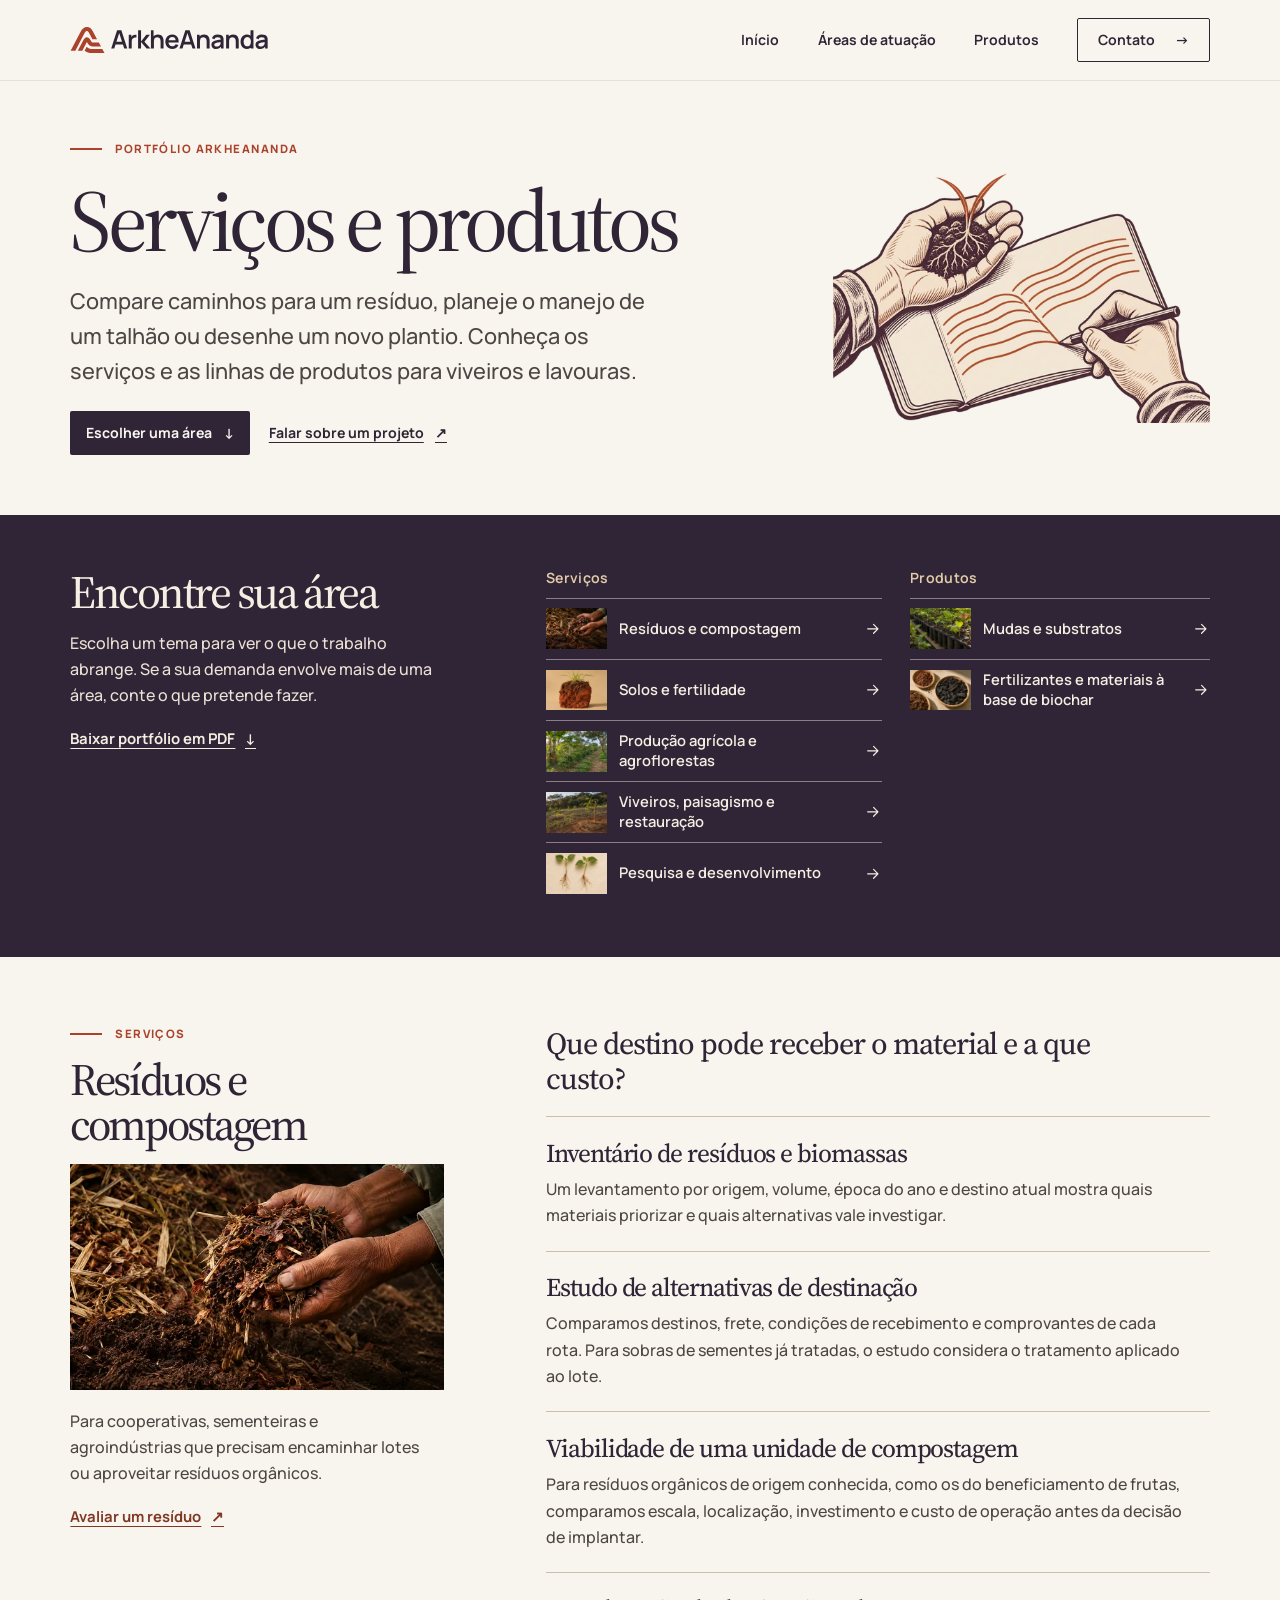
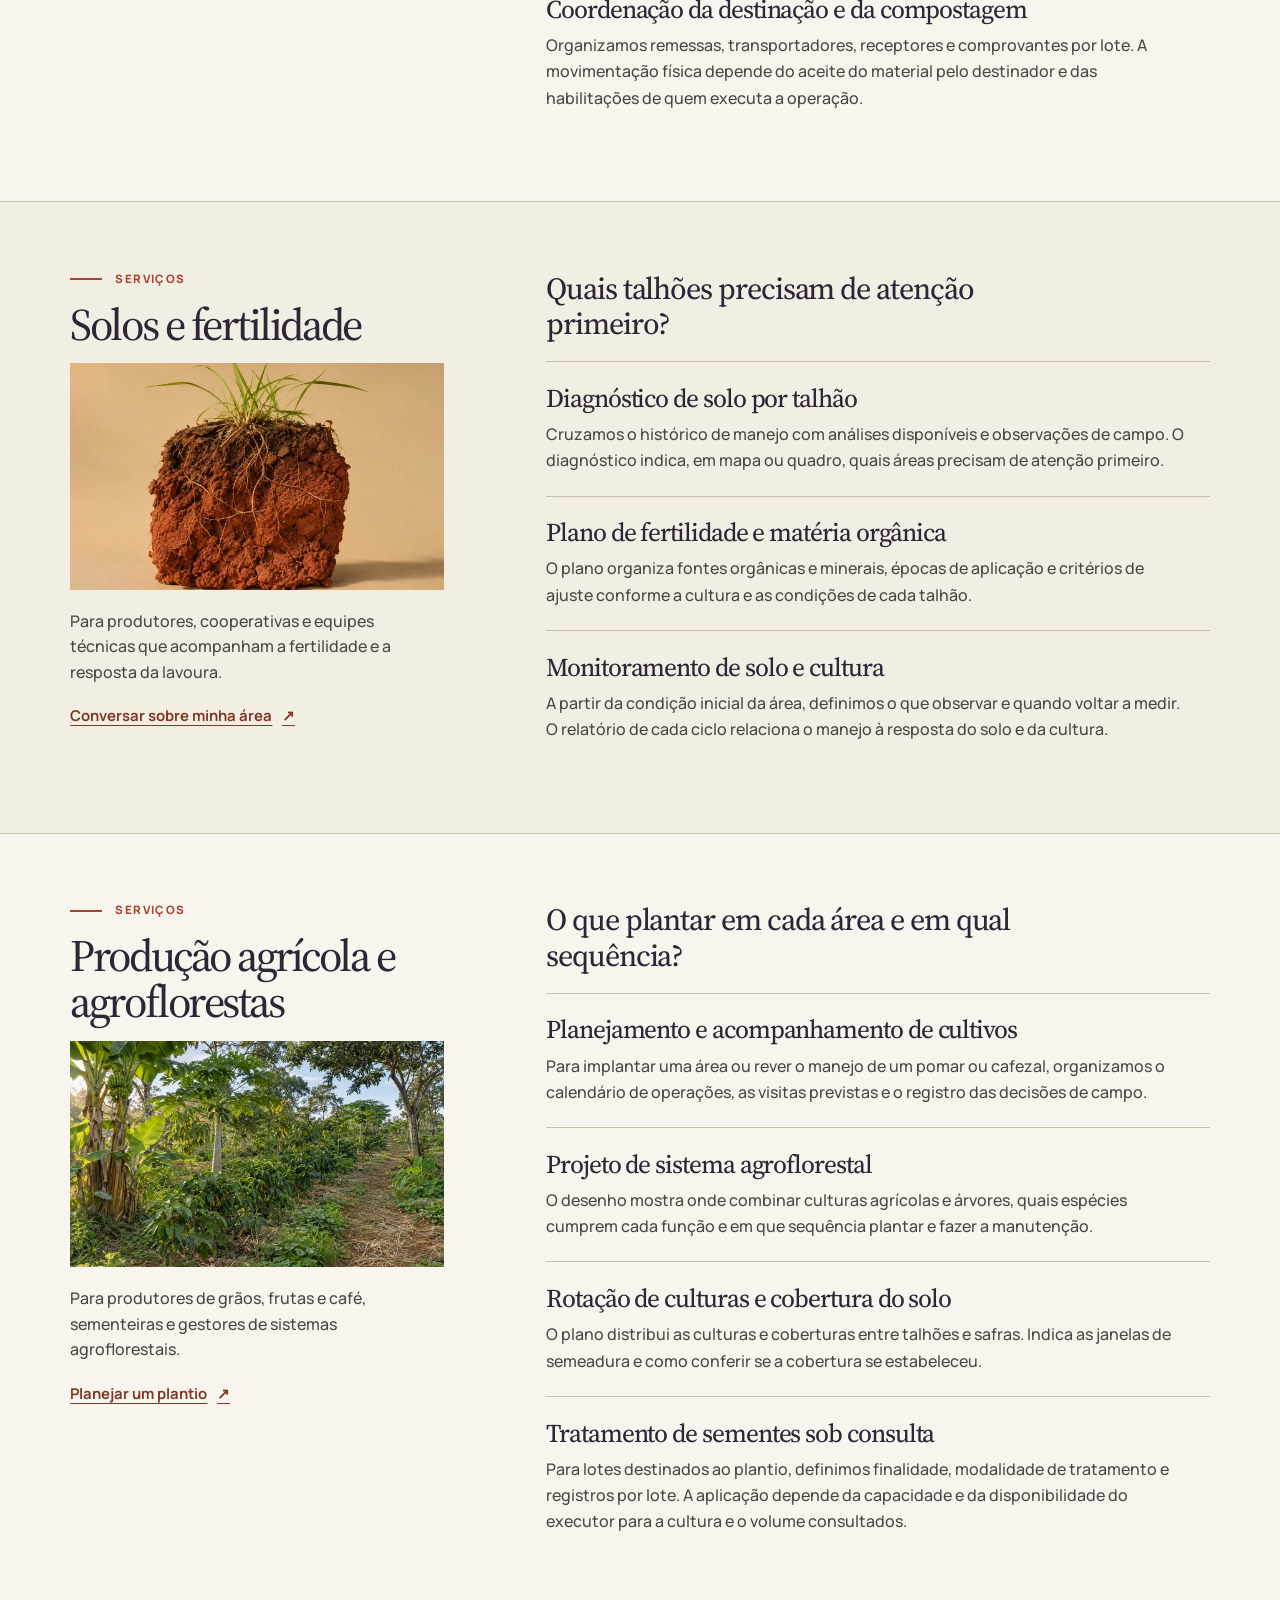
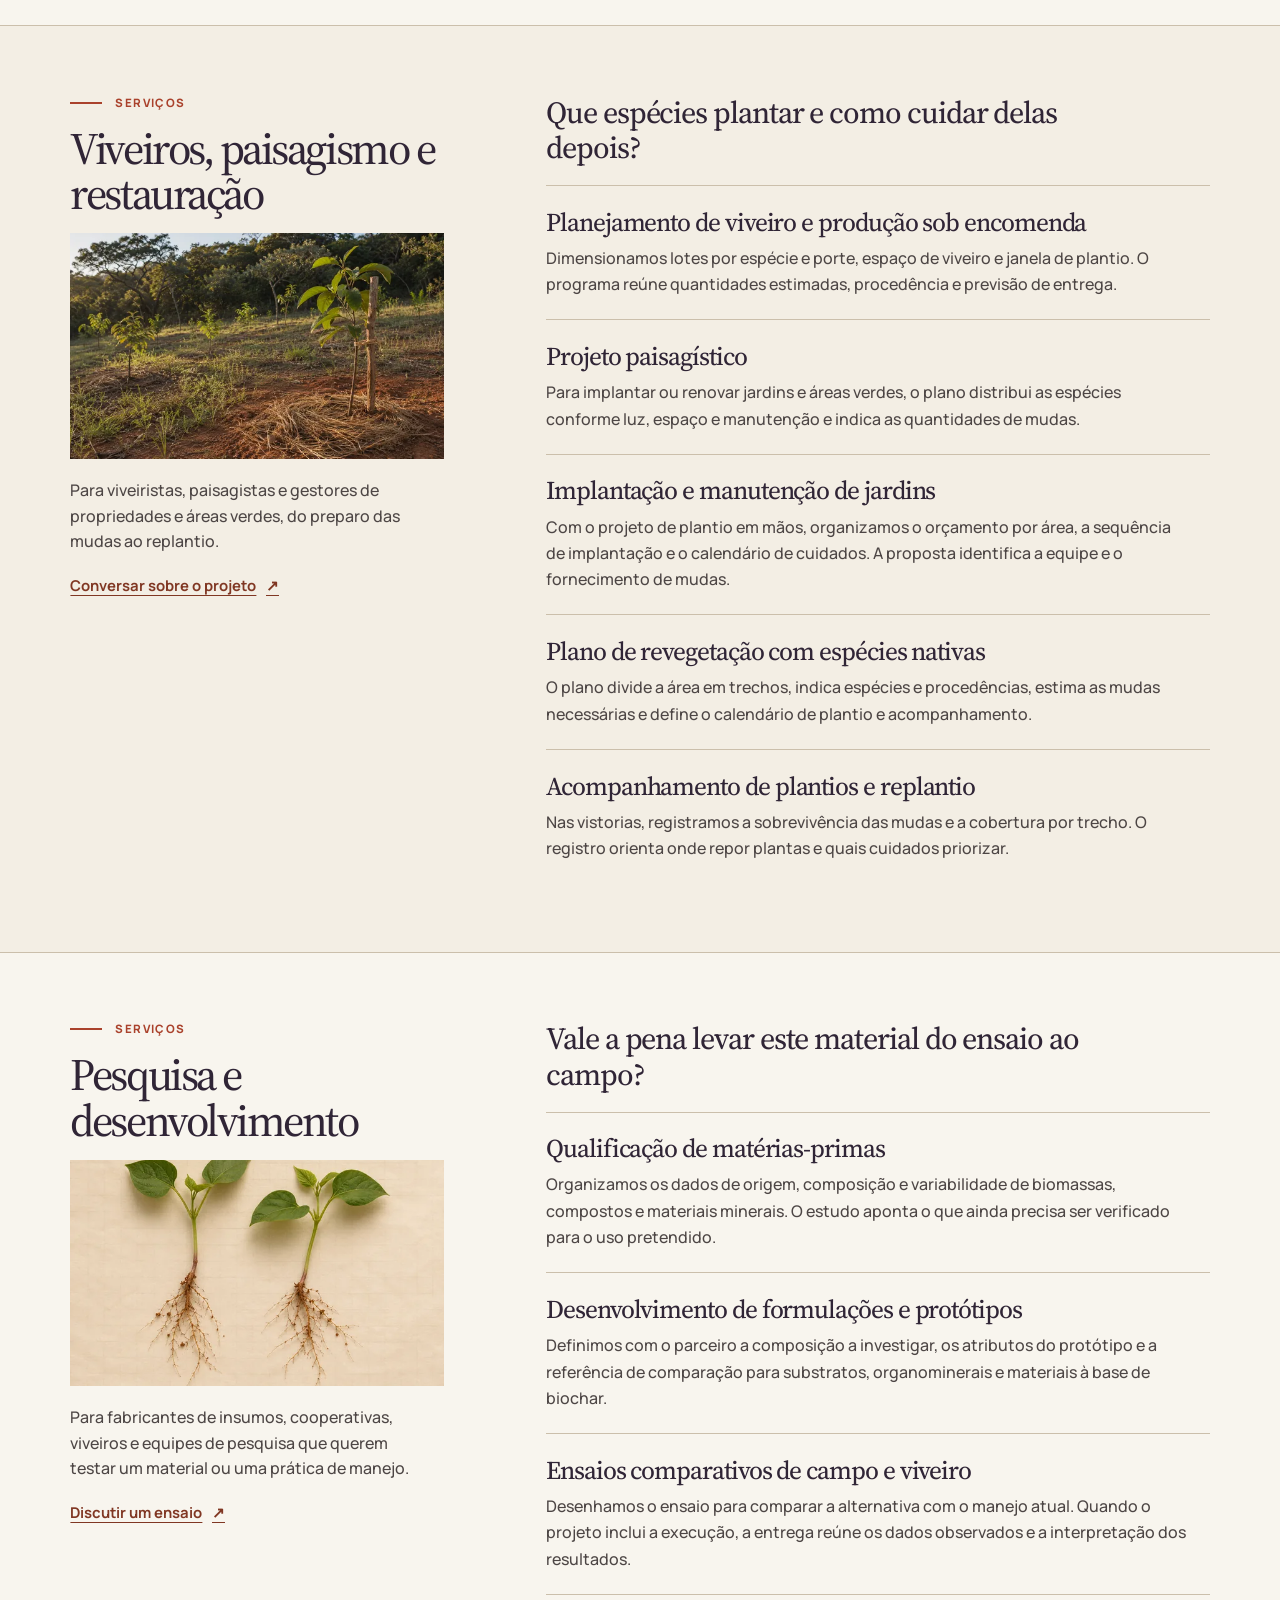
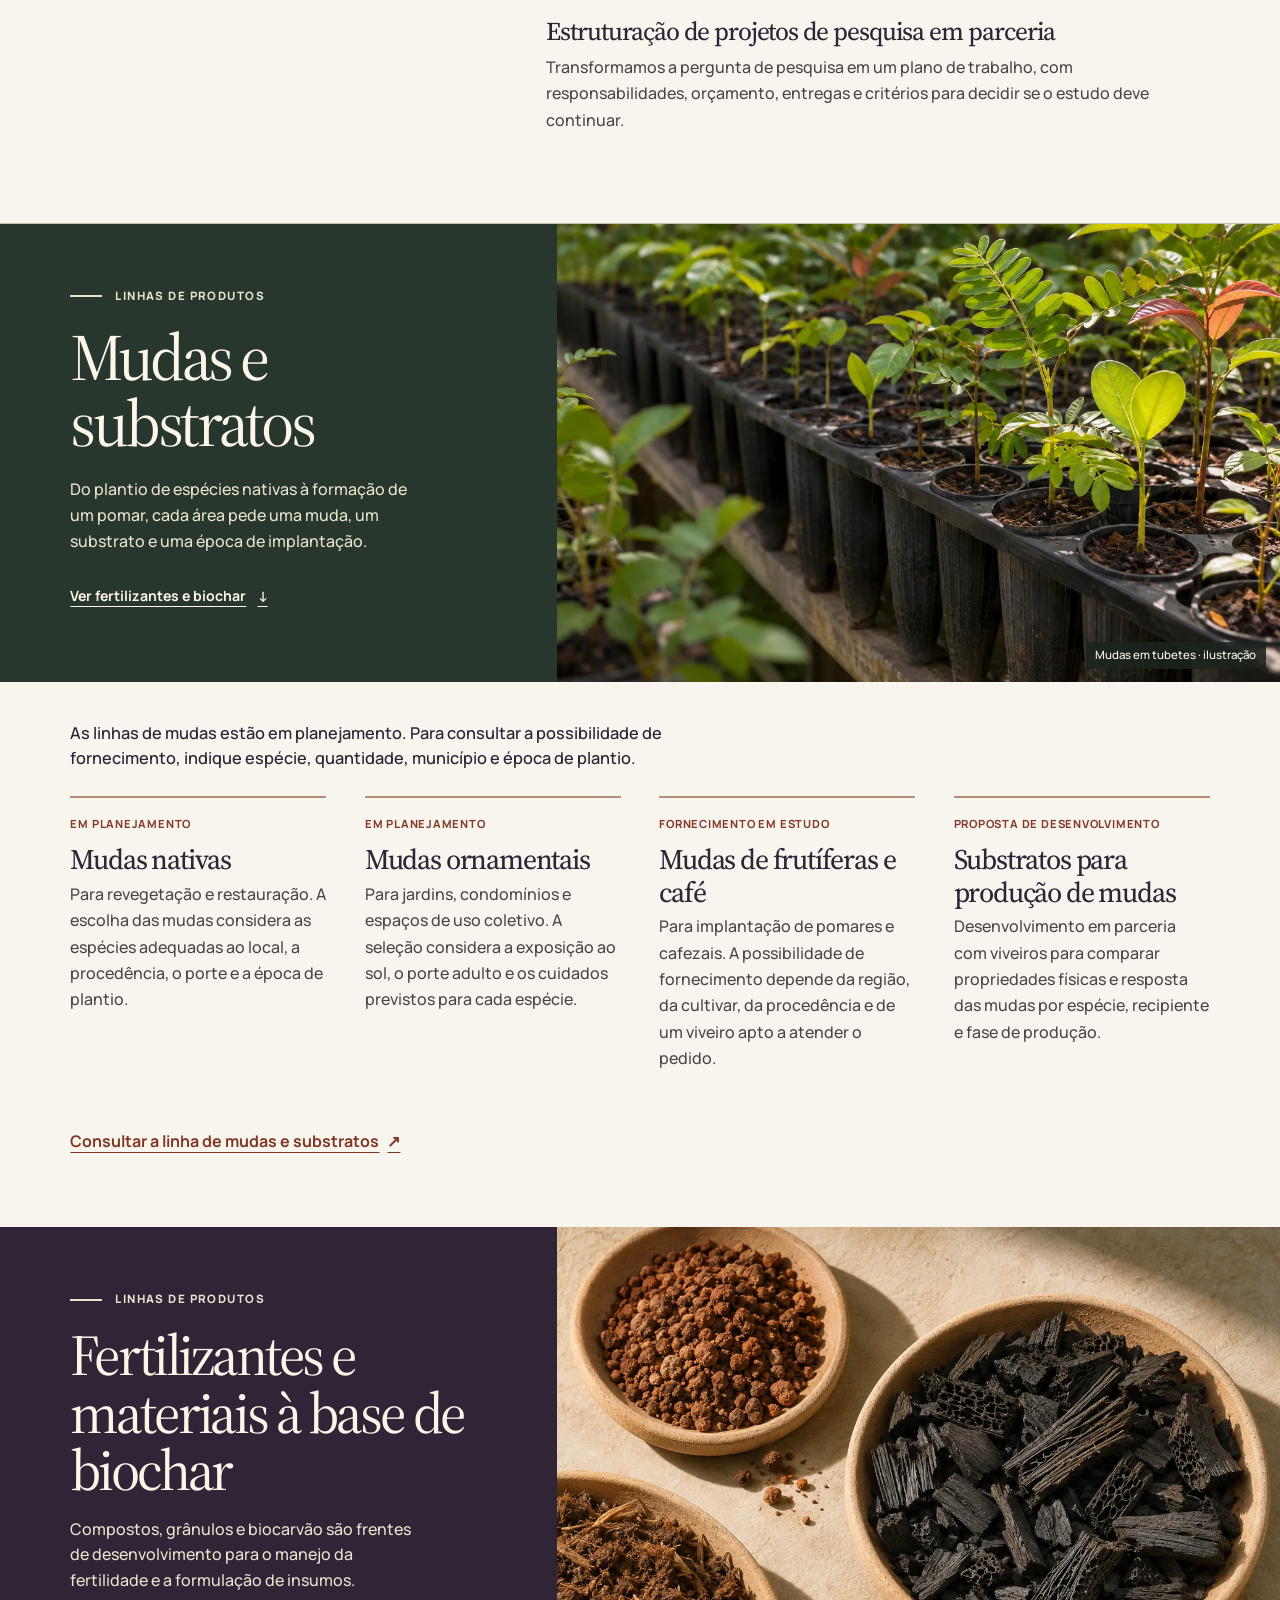
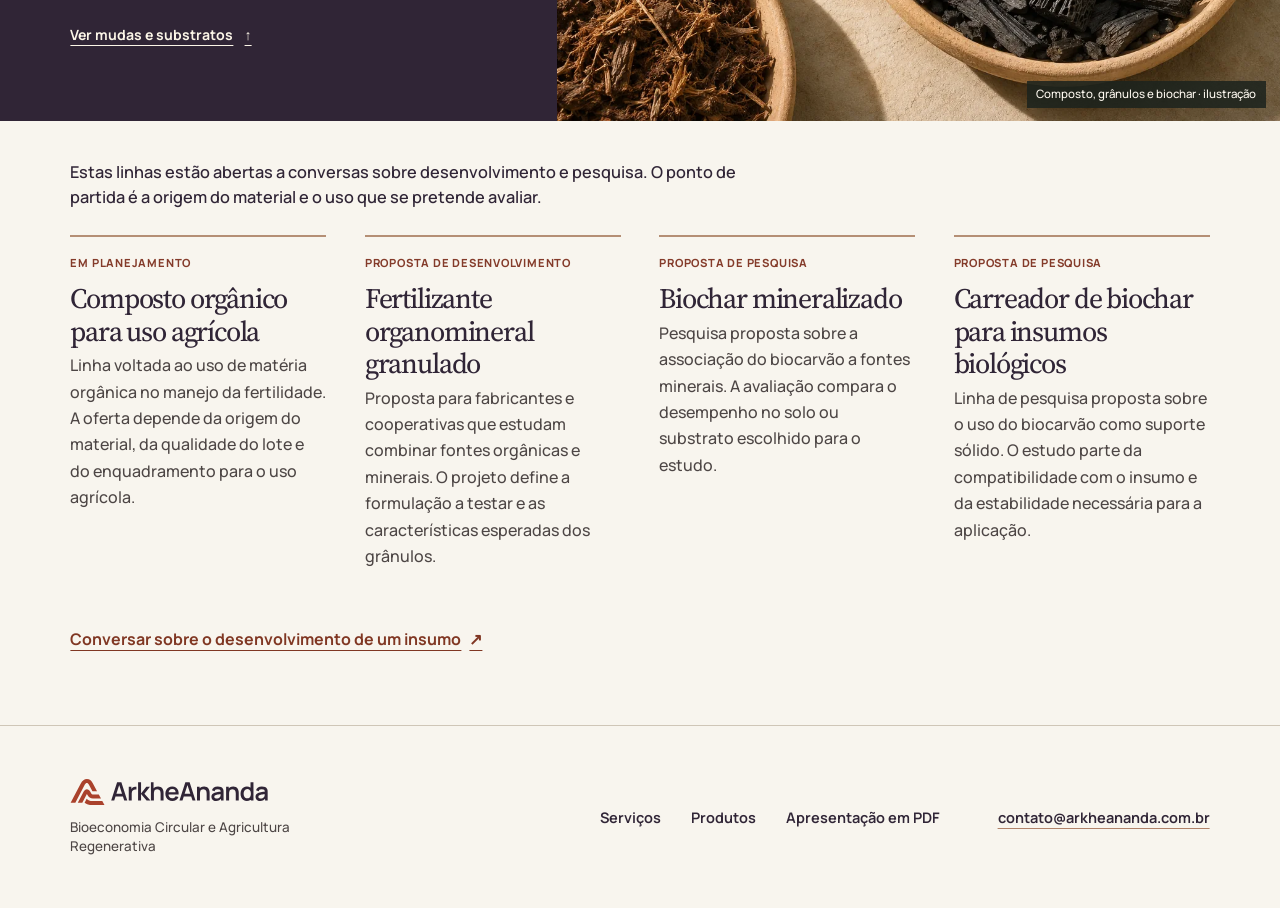
==== commit ae9414fd: "Revisa a apresentação institucional, o portfólio e o contato do site" ====
--- a/portfolio.html
+++ b/portfolio.html
@@ -5,10 +5,11 @@
   <meta name="viewport" content="width=device-width, initial-scale=1">
   <meta name="theme-color" content="#f8f5ee">
   <title>Portfólio de serviços e produtos | ArkheAnanda</title>
-  <meta name="description" content="Conheça as propostas da ArkheAnanda para resíduos, solos, produção agrícola, viveiros, paisagismo, restauração e desenvolvimento de insumos.">
+  <meta name="description" content="Explore estudos de destinação de resíduos, planos de manejo do solo, projetos de plantio e restauração e linhas de produtos para viveiros e lavouras.">
   <link rel="canonical" href="https://arkheananda.com.br/portfolio.html">
   <meta property="og:type" content="website">
   <meta property="og:locale" content="pt_BR">
+  <meta property="og:site_name" content="ArkheAnanda">
   <meta property="og:title" content="Portfólio de serviços e produtos | ArkheAnanda">
   <meta property="og:description" content="Projetos para o campo, a agroindústria, os viveiros e a recuperação de áreas.">
   <meta property="og:url" content="https://arkheananda.com.br/portfolio.html">
@@ -21,16 +22,21 @@
   <link rel="preload" href="assets/fontes/source-serif-4.woff" as="font" type="font/woff" crossorigin>
   <link rel="stylesheet" href="estilo.css">
   <link rel="stylesheet" href="portfolio.css">
+  <script src="navegacao.js" defer></script>
 </head>
 <body class="catalogo">
   <a class="pular" href="#principal">Pular para o conteúdo</a>
   <header class="cabecalho">
-    <div class="limite catalogo-barra">
+    <div class="limite barra">
       <a class="marca" href="./" aria-label="Página inicial da ArkheAnanda"><img src="assets/marca.svg" width="597" height="85" alt="ArkheAnanda"></a>
-      <nav aria-label="Navegação do portfólio">
-        <a href="#indice">Índice</a>
+      <button type="button" class="abrir-menu" aria-controls="navegacao" aria-expanded="false" hidden>
+        <span>Menu</span><span class="tracos" aria-hidden="true"></span>
+      </button>
+      <nav id="navegacao" class="navegacao" aria-label="Navegação do portfólio">
+        <a href="./">Início</a>
+        <a href="#indice">Áreas de atuação</a>
         <a href="#produtos">Produtos</a>
-        <a class="pdf-nav" href="portfolio-arkheananda.pdf" download>Baixar PDF <span aria-hidden="true">↓</span></a>
+        <a class="contato-nav" href="#contato">Contato <span aria-hidden="true">→</span></a>
       </nav>
     </div>
   </header>
@@ -38,12 +44,12 @@
     <div class="folha-capa">
       <div class="limite cabeca-catalogo">
         <div>
-          <p class="rubrica">Portfólio comercial</p>
+          <p class="rubrica">Portfólio ArkheAnanda</p>
           <h1>Serviços e produtos</h1>
-          <p class="lead-catalogo">Encontre a frente que atende à sua demanda, do destino de resíduos de uma agroindústria à implantação de um sistema agroflorestal.</p>
+          <p class="lead-catalogo">Compare caminhos para um resíduo, planeje o manejo de um talhão ou desenhe um novo plantio. Conheça os serviços e as linhas de produtos para viveiros e lavouras.</p>
           <nav class="escolha-catalogo" aria-label="Ir direto para">
-            <a href="#residuos">Explorar serviços <span aria-hidden="true">↓</span></a>
-            <a href="#produtos">Ver produtos <span aria-hidden="true">↓</span></a>
+            <a href="#indice">Escolher uma área <span aria-hidden="true">↓</span></a>
+            <a href="mailto:contato@arkheananda.com.br">Falar sobre um projeto <span aria-hidden="true">↗</span></a>
           </nav>
         </div>
         <img class="capa-caderno" src="assets/campo-e-caderno.webp"
@@ -54,18 +60,22 @@
       <div class="sumario" id="indice">
         <div class="limite sumario-grade">
           <div class="sumario-intro">
-            <h2>Consulta por área</h2>
-            <p>O portfólio reúne 20 propostas de serviços e oito linhas de produtos. Cada proposta de execução identifica o responsável, a capacidade e as habilitações aplicáveis ao trabalho.</p>
-            <a class="falar" href="mailto:contato@arkheananda.com.br">Conversar sobre um projeto</a>
+            <h2>Encontre sua área</h2>
+            <p>Escolha um tema para ver o que o trabalho abrange. Se a sua demanda envolve mais de uma área, conte o que pretende fazer.</p>
+            <a class="falar" href="portfolio-arkheananda.pdf" download>Baixar portfólio em PDF <span aria-hidden="true">↓</span></a>
           </div>
-          <nav aria-label="Áreas do portfólio">
+          <nav class="indice-areas" aria-label="Áreas do portfólio">
+            <div class="grupo-indice"><h3>Serviços</h3>
             <a href="#residuos"><img class="foto-indice" src="assets/biomassa-600.webp" width="90" height="60" alt="" loading="lazy" decoding="async"><span>Resíduos e compostagem</span><svg class="icone" viewBox="0 0 24 24" aria-hidden="true"><path d="M5 12h14m-6-6 6 6-6 6"/></svg></a>
             <a href="#solos"><img class="foto-indice" src="assets/perfil-de-solo-600.webp" width="90" height="60" alt="" loading="lazy" decoding="async"><span>Solos e fertilidade</span><svg class="icone" viewBox="0 0 24 24" aria-hidden="true"><path d="M5 12h14m-6-6 6 6-6 6"/></svg></a>
             <a href="#producao"><img class="foto-indice" src="assets/agrofloresta-600.webp" width="90" height="60" alt="" loading="lazy" decoding="async"><span>Produção agrícola e agroflorestas</span><svg class="icone" viewBox="0 0 24 24" aria-hidden="true"><path d="M5 12h14m-6-6 6 6-6 6"/></svg></a>
             <a href="#paisagens"><img class="foto-indice" src="assets/restauracao-600.webp" width="90" height="60" alt="" loading="lazy" decoding="async"><span>Viveiros, paisagismo e restauração</span><svg class="icone" viewBox="0 0 24 24" aria-hidden="true"><path d="M5 12h14m-6-6 6 6-6 6"/></svg></a>
             <a href="#pesquisa"><img class="foto-indice" src="assets/ensaio-600.webp" width="90" height="60" alt="" loading="lazy" decoding="async"><span>Pesquisa e desenvolvimento</span><svg class="icone" viewBox="0 0 24 24" aria-hidden="true"><path d="M5 12h14m-6-6 6 6-6 6"/></svg></a>
-            <a href="#produtos"><img class="foto-indice" src="assets/viveiro-600.webp" width="90" height="60" alt="" loading="lazy" decoding="async"><span>Produtos para viveiros e plantio</span><svg class="icone" viewBox="0 0 24 24" aria-hidden="true"><path d="M5 12h14m-6-6 6 6-6 6"/></svg></a>
-            <a href="#insumos"><img class="foto-indice" src="assets/materiais-600.webp" width="90" height="60" alt="" loading="lazy" decoding="async"><span>Fertilizantes e materiais de biochar</span><svg class="icone" viewBox="0 0 24 24" aria-hidden="true"><path d="M5 12h14m-6-6 6 6-6 6"/></svg></a>
+            </div>
+            <div class="grupo-indice"><h3>Produtos</h3>
+            <a href="#produtos"><img class="foto-indice" src="assets/viveiro-600.webp" width="90" height="60" alt="" loading="lazy" decoding="async"><span>Mudas e substratos</span><svg class="icone" viewBox="0 0 24 24" aria-hidden="true"><path d="M5 12h14m-6-6 6 6-6 6"/></svg></a>
+            <a href="#insumos"><img class="foto-indice" src="assets/materiais-600.webp" width="90" height="60" alt="" loading="lazy" decoding="async"><span>Fertilizantes e materiais à base de biochar</span><svg class="icone" viewBox="0 0 24 24" aria-hidden="true"><path d="M5 12h14m-6-6 6 6-6 6"/></svg></a>
+            </div>
           </nav>
         </div>
       </div>
@@ -81,30 +91,26 @@
                width="1200" height="800" loading="lazy" decoding="async" alt="Mãos seguram fibras e cascas misturadas à matéria orgânica.">
           <p class="rubrica">Serviços</p>
           <h2 id="ttl-residuos">Resíduos e compostagem</h2>
-          <p class="alvo">Cooperativas, agroindústrias, sementeiras e empreendimentos que geram resíduos orgânicos.</p>
-          <a class="indice-voltar" href="#indice">Voltar ao índice <span aria-hidden="true">↑</span></a>
-        </header>
-        <div class="entradas">
-          <p class="pergunta">Qual destino faz sentido para cada material e quanto custa sustentá-lo?</p>
+          <p class="alvo">Para cooperativas, sementeiras e agroindústrias que precisam encaminhar lotes ou aproveitar resíduos orgânicos.</p>
+          <a class="consulta-area" href="mailto:contato@arkheananda.com.br?subject=Destina%C3%A7%C3%A3o%20de%20res%C3%ADduos">Avaliar um resíduo <span aria-hidden="true">↗</span></a>
+        </header>
+        <div class="entradas">
+          <p class="pergunta">Que destino pode receber o material e a que custo?</p>
           <article class="entrada">
             <h3>Inventário de resíduos e biomassas</h3>
-            <p>Para quem precisa saber o que sobra, em que quantidade e em quais épocas.</p>
-            <p class="entrega"><strong>Entrega proposta</strong> Mapa das correntes por origem, volume, sazonalidade e destino atual, com prioridades para investigação.</p>
+            <p>Um levantamento por origem, volume, época do ano e destino atual mostra quais materiais priorizar e quais alternativas vale investigar.</p>
           </article>
           <article class="entrada">
             <h3>Estudo de alternativas de destinação</h3>
-            <p>Para o gerador que precisa escolher entre rotas para um material, inclusive lotes remanescentes de sementes já tratadas.</p>
-            <p class="entrega"><strong>Entrega proposta</strong> Quadro comparativo de destinos, logística, custos, condições de recebimento e comprovantes esperados de cada operador.</p>
+            <p>Comparamos destinos, frete, condições de recebimento e comprovantes de cada rota. Para sobras de sementes já tratadas, o estudo considera o tratamento aplicado ao lote.</p>
           </article>
           <article class="entrada">
             <h3>Viabilidade de uma unidade de compostagem</h3>
-            <p>Para a empresa ou cooperativa que avalia processar orgânicos de origem conhecida, como resíduos do beneficiamento de frutas.</p>
-            <p class="entrega"><strong>Entrega proposta</strong> Cenários de escala e localização, estimativas de investimento e custeio, requisitos de implantação e decisão sobre avançar para o projeto.</p>
+            <p>Para resíduos orgânicos de origem conhecida, como os do beneficiamento de frutas, comparamos escala, localização, investimento e custo de operação antes da decisão de implantar.</p>
           </article>
           <article class="entrada">
             <h3>Coordenação da destinação e da compostagem</h3>
-            <p>Para quem precisa programar o encaminhamento e acompanhar a movimentação dos lotes.</p>
-            <p class="entrega"><strong>Entrega proposta</strong> Plano de remessas, definição de transportador e receptor e dossiê de comprovantes. A operação física depende do aceite do material e das habilitações dos executores.</p>
+            <p>Organizamos remessas, transportadores, receptores e comprovantes por lote. A movimentação física depende do aceite do material pelo destinador e das habilitações de quem executa a operação.</p>
           </article>
         </div>
       </div>
@@ -119,25 +125,22 @@
                width="1200" height="800" loading="lazy" decoding="async" alt="Raízes de uma gramínea atravessam um perfil de solo avermelhado.">
           <p class="rubrica">Serviços</p>
           <h2 id="ttl-solos">Solos e fertilidade</h2>
-          <p class="alvo">Produtores, cooperativas e equipes de assistência técnica que decidem por talhão e por cultura.</p>
-          <a class="indice-voltar" href="#indice">Voltar ao índice <span aria-hidden="true">↑</span></a>
-        </header>
-        <div class="entradas">
-          <p class="pergunta">Onde o manejo merece mudar e como acompanhar a resposta da área?</p>
+          <p class="alvo">Para produtores, cooperativas e equipes técnicas que acompanham a fertilidade e a resposta da lavoura.</p>
+          <a class="consulta-area" href="mailto:contato@arkheananda.com.br?subject=Solos%20e%20fertilidade">Conversar sobre minha área <span aria-hidden="true">↗</span></a>
+        </header>
+        <div class="entradas">
+          <p class="pergunta">Quais talhões precisam de atenção primeiro?</p>
           <article class="entrada">
             <h3>Diagnóstico de solo por talhão</h3>
-            <p>Para quem observa diferenças entre áreas e precisa priorizar a próxima intervenção.</p>
-            <p class="entrega"><strong>Entrega proposta</strong> Leitura conjunta do histórico, das análises disponíveis e das observações de campo, com mapa ou quadro de prioridades.</p>
+            <p>Cruzamos o histórico de manejo com análises disponíveis e observações de campo. O diagnóstico indica, em mapa ou quadro, quais áreas precisam de atenção primeiro.</p>
           </article>
           <article class="entrada">
             <h3>Plano de fertilidade e matéria orgânica</h3>
-            <p>Para o produtor que quer avaliar composto, fontes minerais ou outra estratégia de nutrição.</p>
-            <p class="entrega"><strong>Entrega proposta</strong> Plano por cultura e área, com alternativas de manejo, calendário e critérios para ajustar a recomendação ao longo do ciclo.</p>
+            <p>O plano organiza fontes orgânicas e minerais, épocas de aplicação e critérios de ajuste conforme a cultura e as condições de cada talhão.</p>
           </article>
           <article class="entrada">
             <h3>Monitoramento de solo e cultura</h3>
-            <p>Para fazendas que precisam saber se vale a pena manter ou rever uma prática.</p>
-            <p class="entrega"><strong>Entrega proposta</strong> Linha de base, calendário de acompanhamento e relatório por ciclo, relacionando indicadores do solo, desempenho da cultura e histórico de manejo.</p>
+            <p>A partir da condição inicial da área, definimos o que observar e quando voltar a medir. O relatório de cada ciclo relaciona o manejo à resposta do solo e da cultura.</p>
           </article>
         </div>
       </div>
@@ -152,30 +155,26 @@
                width="1200" height="800" loading="lazy" decoding="async" alt="Fileiras de cultivo entre bananeiras e árvores de diferentes alturas.">
           <p class="rubrica">Serviços</p>
           <h2 id="ttl-producao">Produção agrícola e agroflorestas</h2>
-          <p class="alvo">Produtores de grãos, frutas e café, cooperativas, sementeiras e gestores de áreas agroflorestais.</p>
-          <a class="indice-voltar" href="#indice">Voltar ao índice <span aria-hidden="true">↑</span></a>
-        </header>
-        <div class="entradas">
-          <p class="pergunta">Como planejar o plantio e acompanhar a implantação nas condições da propriedade?</p>
+          <p class="alvo">Para produtores de grãos, frutas e café, sementeiras e gestores de sistemas agroflorestais.</p>
+          <a class="consulta-area" href="mailto:contato@arkheananda.com.br?subject=Produ%C3%A7%C3%A3o%20agr%C3%ADcola%20e%20agroflorestas">Planejar um plantio <span aria-hidden="true">↗</span></a>
+        </header>
+        <div class="entradas">
+          <p class="pergunta">O que plantar em cada área e em qual sequência?</p>
           <article class="entrada">
             <h3>Planejamento e acompanhamento de cultivos</h3>
-            <p>Para quem vai implantar uma nova área ou reorganizar o manejo de uma cultura, como café ou mamão.</p>
-            <p class="entrega"><strong>Entrega proposta</strong> Plano de implantação, calendário de operações, visitas previstas e caderno de acompanhamento das decisões de campo.</p>
+            <p>Para implantar uma área ou rever o manejo de um pomar ou cafezal, organizamos o calendário de operações, as visitas previstas e o registro das decisões de campo.</p>
           </article>
           <article class="entrada">
             <h3>Projeto de sistema agroflorestal</h3>
-            <p>Para propriedades que querem combinar culturas agrícolas e espécies arbóreas na mesma área.</p>
-            <p class="entrega"><strong>Entrega proposta</strong> Desenho de talhões e arranjos, seleção de espécies por função, sequência de implantação e previsão de manutenção.</p>
+            <p>O desenho mostra onde combinar culturas agrícolas e árvores, quais espécies cumprem cada função e em que sequência plantar e fazer a manutenção.</p>
           </article>
           <article class="entrada">
             <h3>Rotação de culturas e cobertura do solo</h3>
-            <p>Para quem precisa organizar sucessões e manter a área coberta entre safras.</p>
-            <p class="entrega"><strong>Entrega proposta</strong> Plano de rotação por talhão e janela de cultivo, com critérios de escolha das coberturas e verificação do estabelecimento.</p>
+            <p>O plano distribui as culturas e coberturas entre talhões e safras. Indica as janelas de semeadura e como conferir se a cobertura se estabeleceu.</p>
           </article>
           <article class="entrada">
             <h3>Tratamento de sementes sob consulta</h3>
-            <p>Para produtores e sementeiras que precisam programar o tratamento de um lote para plantio.</p>
-            <p class="entrega"><strong>Entrega proposta</strong> Proposta por lote com finalidade, modalidade, executor e registros da operação. A execução depende de escopo técnico e capacidade confirmados.</p>
+            <p>Para lotes destinados ao plantio, definimos finalidade, modalidade de tratamento e registros por lote. A aplicação depende da capacidade e da disponibilidade do executor para a cultura e o volume consultados.</p>
           </article>
         </div>
       </div>
@@ -190,35 +189,30 @@
                width="1200" height="800" loading="lazy" decoding="async" alt="Muda apoiada em tutor de madeira em uma área de revegetação.">
           <p class="rubrica">Serviços</p>
           <h2 id="ttl-paisagens">Viveiros, paisagismo e restauração</h2>
-          <p class="alvo">Viveiristas, paisagistas, proprietários rurais, gestores de áreas verdes e executores de restauração.</p>
-          <a class="indice-voltar" href="#indice">Voltar ao índice <span aria-hidden="true">↑</span></a>
-        </header>
-        <div class="entradas">
-          <p class="pergunta">O que produzir ou plantar, em que época e quem cuida da área depois?</p>
+          <p class="alvo">Para viveiristas, paisagistas e gestores de propriedades e áreas verdes, do preparo das mudas ao replantio.</p>
+          <a class="consulta-area" href="mailto:contato@arkheananda.com.br?subject=Viveiros%20e%20restaura%C3%A7%C3%A3o">Conversar sobre o projeto <span aria-hidden="true">↗</span></a>
+        </header>
+        <div class="entradas">
+          <p class="pergunta">Que espécies plantar e como cuidar delas depois?</p>
           <article class="entrada">
             <h3>Planejamento de viveiro e produção sob encomenda</h3>
-            <p>Para quem precisa conciliar demanda por espécie, espaço de viveiro e janela de plantio.</p>
-            <p class="entrega"><strong>Entrega proposta</strong> Programa de lotes por espécie e porte, estimativa de quantidades, origem do material e cronograma de entrega proposto.</p>
+            <p>Dimensionamos lotes por espécie e porte, espaço de viveiro e janela de plantio. O programa reúne quantidades estimadas, procedência e previsão de entrega.</p>
           </article>
           <article class="entrada">
             <h3>Projeto paisagístico</h3>
-            <p>Para condomínios, empresas e propriedades que querem implantar ou renovar uma área verde.</p>
-            <p class="entrega"><strong>Entrega proposta</strong> Plano de plantio com distribuição das espécies, quantidades, condições do local e necessidades de manutenção.</p>
+            <p>Para implantar ou renovar jardins e áreas verdes, o plano distribui as espécies conforme luz, espaço e manutenção e indica as quantidades de mudas.</p>
           </article>
           <article class="entrada">
             <h3>Implantação e manutenção de jardins</h3>
-            <p>Para o gestor que já possui um projeto e precisa organizar sua execução e conservação.</p>
-            <p class="entrega"><strong>Entrega proposta</strong> Orçamento por área, plano de implantação e calendário de manutenção. Equipe e fornecimento de mudas são definidos na proposta.</p>
+            <p>Com o projeto de plantio em mãos, organizamos o orçamento por área, a sequência de implantação e o calendário de cuidados. A proposta identifica a equipe e o fornecimento de mudas.</p>
           </article>
           <article class="entrada">
             <h3>Plano de revegetação com espécies nativas</h3>
-            <p>Para proprietários e empresas que precisam recuperar a cobertura vegetal de uma área.</p>
-            <p class="entrega"><strong>Entrega proposta</strong> Zoneamento dos trechos, seleção de espécies e procedências, previsão de mudas, calendário e critérios de acompanhamento.</p>
+            <p>O plano divide a área em trechos, indica espécies e procedências, estima as mudas necessárias e define o calendário de plantio e acompanhamento.</p>
           </article>
           <article class="entrada">
             <h3>Acompanhamento de plantios e replantio</h3>
-            <p>Para gestores que precisam identificar falhas após a implantação de áreas verdes ou de restauração.</p>
-            <p class="entrega"><strong>Entrega proposta</strong> Vistorias programadas, registro de sobrevivência e cobertura por trecho, com prioridades de manutenção e reposição.</p>
+            <p>Nas vistorias, registramos a sobrevivência das mudas e a cobertura por trecho. O registro orienta onde repor plantas e quais cuidados priorizar.</p>
           </article>
         </div>
       </div>
@@ -233,30 +227,26 @@
                width="1200" height="800" loading="lazy" decoding="async" alt="Duas plantas jovens com as raízes expostas são observadas lado a lado.">
           <p class="rubrica">Serviços</p>
           <h2 id="ttl-pesquisa">Pesquisa e desenvolvimento</h2>
-          <p class="alvo">Fabricantes de insumos, cooperativas, viveiros e equipes de pesquisa que precisam decidir se uma tecnologia deve avançar.</p>
-          <a class="indice-voltar" href="#indice">Voltar ao índice <span aria-hidden="true">↑</span></a>
-        </header>
-        <div class="entradas">
-          <p class="pergunta">Que evidência justifica levar um material, uma formulação ou uma prática à próxima etapa?</p>
+          <p class="alvo">Para fabricantes de insumos, cooperativas, viveiros e equipes de pesquisa que querem testar um material ou uma prática de manejo.</p>
+          <a class="consulta-area" href="mailto:contato@arkheananda.com.br?subject=Pesquisa%20e%20desenvolvimento">Discutir um ensaio <span aria-hidden="true">↗</span></a>
+        </header>
+        <div class="entradas">
+          <p class="pergunta">Vale a pena levar este material do ensaio ao campo?</p>
           <article class="entrada">
             <h3>Qualificação de matérias-primas</h3>
-            <p>Para quem considera usar uma biomassa, um composto ou um material mineral em novo produto.</p>
-            <p class="entrega"><strong>Entrega proposta</strong> Dossiê de origem, variabilidade e dados disponíveis, com plano das verificações necessárias para a decisão de uso.</p>
+            <p>Organizamos os dados de origem, composição e variabilidade de biomassas, compostos e materiais minerais. O estudo aponta o que ainda precisa ser verificado para o uso pretendido.</p>
           </article>
           <article class="entrada">
             <h3>Desenvolvimento de formulações e protótipos</h3>
-            <p>Para fabricantes e parceiros que estudam um substrato, um organomineral ou um material à base de biochar.</p>
-            <p class="entrega"><strong>Entrega proposta</strong> Especificação do protótipo, atributos a avaliar e plano de comparação. A proposta define a participação de cada parceiro.</p>
+            <p>Definimos com o parceiro a composição a investigar, os atributos do protótipo e a referência de comparação para substratos, organominerais e materiais à base de biochar.</p>
           </article>
           <article class="entrada">
             <h3>Ensaios comparativos de campo e viveiro</h3>
-            <p>Para quem precisa comparar uma alternativa com o manejo atual antes de ampliar seu uso.</p>
-            <p class="entrega"><strong>Entrega proposta</strong> Desenho experimental, comparação de referência e indicadores. Na etapa de execução contratada, caderno de dados e relatório de interpretação.</p>
+            <p>Desenhamos o ensaio para comparar a alternativa com o manejo atual. Quando o projeto inclui a execução, a entrega reúne os dados observados e a interpretação dos resultados.</p>
           </article>
           <article class="entrada">
             <h3>Estruturação de projetos de pesquisa em parceria</h3>
-            <p>Para empresas e equipes científicas que precisam transformar uma pergunta em projeto conjunto.</p>
-            <p class="entrega"><strong>Entrega proposta</strong> Plano de trabalho com escopo, responsabilidades, orçamento, entregas e critérios para decidir a continuidade da pesquisa.</p>
+            <p>Transformamos a pergunta de pesquisa em um plano de trabalho, com responsabilidades, orçamento, entregas e critérios para decidir se o estudo deve continuar.</p>
           </article>
         </div>
       </div>
@@ -269,38 +259,38 @@
             <img src="assets/viveiro.webp" srcset="assets/viveiro-600.webp 600w, assets/viveiro.webp 1200w"
                  sizes="(max-width: 760px) 100vw, 57vw" width="1200" height="800" loading="lazy" decoding="async"
                  alt="Mudas de diferentes portes em linhas de tubetes no viveiro.">
-            <figcaption>Mudas em tubetes · imagem ilustrativa</figcaption>
+            <figcaption>Mudas em tubetes · ilustração</figcaption>
           </figure>
           <div class="texto-produto">
             <p class="rubrica">Linhas de produtos</p>
             <h2 id="ttl-produtos-0">Mudas e substratos</h2>
-            <p class="alvo">O comprador define o plantio, a janela de entrega e o padrão de muda desejado.</p>
+            <p class="alvo">Do plantio de espécies nativas à formação de um pomar, cada área pede uma muda, um substrato e uma época de implantação.</p>
             <a class="outra-familia" href="#insumos">Ver fertilizantes e biochar <span aria-hidden="true">↓</span></a>
           </div>
         </header>
         <div class="entradas">
-          <p class="pergunta nota-produto">As linhas estão em planejamento ou pesquisa. Fornecimento, especificações e prazo dependem de validação e consulta comercial.</p>
-          <article class="entrada linha-produto">
-            <p class="estagio">Linha planejada</p>
+          <p class="pergunta nota-produto">As linhas de mudas estão em planejamento. Para consultar a possibilidade de fornecimento, indique espécie, quantidade, município e época de plantio.</p>
+          <article class="entrada linha-produto">
+            <p class="estagio">Em planejamento</p>
             <h3>Mudas nativas</h3>
-            <p>Para projetos de revegetação e restauração. A especificação do lote considera espécies adequadas ao local, procedência, porte e janela de plantio.</p>
-          </article>
-          <article class="entrada linha-produto">
-            <p class="estagio">Linha planejada</p>
+            <p>Para revegetação e restauração. A escolha das mudas considera as espécies adequadas ao local, a procedência, o porte e a época de plantio.</p>
+          </article>
+          <article class="entrada linha-produto">
+            <p class="estagio">Em planejamento</p>
             <h3>Mudas ornamentais</h3>
-            <p>Para paisagistas, condomínios e gestores de jardins. A seleção considera porte, exposição, manutenção prevista e quantidade por espécie.</p>
-          </article>
-          <article class="entrada linha-produto">
-            <p class="estagio">Expansão sob demanda</p>
+            <p>Para jardins, condomínios e espaços de uso coletivo. A seleção considera a exposição ao sol, o porte adulto e os cuidados previstos para cada espécie.</p>
+          </article>
+          <article class="entrada linha-produto">
+            <p class="estagio">Fornecimento em estudo</p>
             <h3>Mudas de frutíferas e café</h3>
-            <p>Para produtores que programam a implantação de pomares ou cafezais. A viabilidade depende de demanda regional, cultivar, origem, categoria e viveiro fornecedor.</p>
-          </article>
-          <article class="entrada linha-produto">
-            <p class="estagio">Desenvolvimento proposto</p>
+            <p>Para implantação de pomares e cafezais. A possibilidade de fornecimento depende da região, da cultivar, da procedência e de um viveiro apto a atender o pedido.</p>
+          </article>
+          <article class="entrada linha-produto">
+            <p class="estagio">Proposta de desenvolvimento</p>
             <h3>Substratos para produção de mudas</h3>
-            <p>Para viveiros que precisam avaliar um substrato por espécie, recipiente e fase de produção. O desenvolvimento prevê especificação física e ensaio comparativo.</p>
-          </article>
-
+            <p>Desenvolvimento em parceria com viveiros para comparar propriedades físicas e resposta das mudas por espécie, recipiente e fase de produção.</p>
+          </article>
+          <p class="contato-final"><a href="mailto:contato@arkheananda.com.br?subject=Mudas%20e%20substratos">Consultar a linha de mudas e substratos <span aria-hidden="true">↗</span></a></p>
         </div>
       </div>
     </section>
@@ -312,49 +302,48 @@
             <img src="assets/materiais.webp" srcset="assets/materiais-600.webp 600w, assets/materiais.webp 1200w"
                  sizes="(max-width: 760px) 100vw, 57vw" width="1200" height="800" loading="lazy" decoding="async"
                  alt="Amostras de material orgânico fibroso, grânulos e fragmentos porosos de biochar em recipientes separados.">
-            <figcaption>Amostras de materiais · imagem ilustrativa</figcaption>
+            <figcaption>Composto, grânulos e biochar · ilustração</figcaption>
           </figure>
           <div class="texto-produto">
             <p class="rubrica">Linhas de produtos</p>
             <h2 id="ttl-produtos-1">Fertilizantes e materiais à base de biochar</h2>
-            <p class="alvo">A origem das matérias-primas e a aplicação pretendida orientam o desenvolvimento de cada linha.</p>
+            <p class="alvo">Compostos, grânulos e biocarvão são frentes de desenvolvimento para o manejo da fertilidade e a formulação de insumos.</p>
             <a class="outra-familia" href="#produtos">Ver mudas e substratos <span aria-hidden="true">↑</span></a>
           </div>
         </header>
         <div class="entradas">
-          <p class="pergunta nota-produto">Para avaliar um desenvolvimento conjunto, informe o material de origem, a aplicação pretendida e a escala de interesse.</p>
-          <article class="entrada linha-produto">
-            <p class="estagio">Linha planejada</p>
+          <p class="pergunta nota-produto">Estas linhas estão abertas a conversas sobre desenvolvimento e pesquisa. O ponto de partida é a origem do material e o uso que se pretende avaliar.</p>
+          <article class="entrada linha-produto">
+            <p class="estagio">Em planejamento</p>
             <h3>Composto orgânico para uso agrícola</h3>
-            <p>Para produtores e cooperativas que avaliam fontes de matéria orgânica. A oferta comercial depende de origem conhecida, qualidade do lote e enquadramento para o uso pretendido.</p>
-          </article>
-          <article class="entrada linha-produto">
-            <p class="estagio">Desenvolvimento proposto</p>
+            <p>Linha voltada ao uso de matéria orgânica no manejo da fertilidade. A oferta depende da origem do material, da qualidade do lote e do enquadramento para o uso agrícola.</p>
+          </article>
+          <article class="entrada linha-produto">
+            <p class="estagio">Proposta de desenvolvimento</p>
             <h3>Fertilizante organomineral granulado</h3>
-            <p>Para fabricantes e cooperativas que buscam combinar fontes orgânicas e minerais. O projeto define especificação, garantias pretendidas e validação da formulação.</p>
-          </article>
-          <article class="entrada linha-produto">
-            <p class="estagio">Pesquisa proposta</p>
+            <p>Proposta para fabricantes e cooperativas que estudam combinar fontes orgânicas e minerais. O projeto define a formulação a testar e as características esperadas dos grânulos.</p>
+          </article>
+          <article class="entrada linha-produto">
+            <p class="estagio">Proposta de pesquisa</p>
             <h3>Biochar mineralizado</h3>
-            <p>Para parceiros interessados em avaliar biocarvão associado a fontes minerais em solos e substratos. O desempenho deve ser demonstrado para a aplicação escolhida.</p>
-          </article>
-          <article class="entrada linha-produto">
-            <p class="estagio">Pesquisa proposta</p>
+            <p>Pesquisa proposta sobre a associação do biocarvão a fontes minerais. A avaliação compara o desempenho no solo ou substrato escolhido para o estudo.</p>
+          </article>
+          <article class="entrada linha-produto">
+            <p class="estagio">Proposta de pesquisa</p>
             <h3>Carreador de biochar para insumos biológicos</h3>
-            <p>Para fabricantes que investigam um suporte sólido para seus insumos. A proposta de pesquisa parte da compatibilidade com o produto e dos critérios de estabilidade.</p>
-          </article>
-          <p class="contato-final">Para discutir uma demanda, escreva para <a href="mailto:contato@arkheananda.com.br">contato@arkheananda.com.br</a>.</p>
+            <p>Linha de pesquisa proposta sobre o uso do biocarvão como suporte sólido. O estudo parte da compatibilidade com o insumo e da estabilidade necessária para a aplicação.</p>
+          </article>
+          <p class="contato-final"><a href="mailto:contato@arkheananda.com.br?subject=Desenvolvimento%20de%20insumos">Conversar sobre o desenvolvimento de um insumo <span aria-hidden="true">↗</span></a></p>
+          <p class="dados-impressos">Contato para projetos e parcerias · <a href="mailto:contato@arkheananda.com.br">contato@arkheananda.com.br</a></p>
         </div>
       </div>
     </section>
   </main>
-  <footer class="catalogo-rodape">
-    <div class="limite">
-      <a class="marca" href="./"><img src="assets/marca.svg" width="597" height="85" alt="ArkheAnanda"></a>
-      <p>Novembro de 2026</p>
-      <p class="creditos-fotos">Imagens ilustrativas criadas para a ArkheAnanda.</p>
-      <a href="portfolio-arkheananda.pdf" download>Baixar portfólio em PDF</a>
-      <a href="#indice">Voltar ao índice ↑</a>
+  <footer class="rodape-institucional" id="contato" aria-label="Contato e navegação">
+    <div class="limite rodape-institucional-grade">
+      <a class="assinatura-rodape" href="./" aria-label="ArkheAnanda, início"><img src="assets/marca.svg" width="597" height="85" alt="ArkheAnanda"><span>Bioeconomia Circular e Agricultura Regenerativa</span></a>
+      <nav class="links-rodape" aria-label="Navegação do rodapé"><a href="#indice">Serviços</a><a href="#produtos">Produtos</a><a href="apresentacao-arkheananda.pdf" download>Apresentação em PDF</a></nav>
+      <a class="canal-rodape" href="mailto:contato@arkheananda.com.br">contato@arkheananda.com.br</a>
     </div>
   </footer>
 </body>
--- a/estilo.css
+++ b/estilo.css
@@ -49,7 +49,7 @@
 .marca img { width: clamp(11rem, 15.5vw, 15rem); }
 .navegacao { display: flex; align-items: center; gap: clamp(1.25rem, 3vw, 3.5rem); }
 .navegacao a, .abrir-menu { display: inline-flex; min-height: 44px; align-items: center; font-weight: 670; font-size: .88rem; text-decoration: none; }
-.navegacao a:not(.contato-nav):hover, .rodape-acoes a:hover { text-decoration: underline; }
+.navegacao a:not(.contato-nav):hover { text-decoration: underline; }
 .navegacao .contato-nav { gap: 1.3rem; border: 1px solid var(--tinta); padding: .45rem 1.2rem; border-radius: 2px; }
 .contato-nav:hover { background: var(--tinta); color: var(--palha); }
 .abrir-menu { display: none; }
@@ -113,15 +113,41 @@
 .contato-conteudo > p:not(.rubrica) { max-width: 44ch; color: #f1e8db; font-size: 1.03rem; }
 .email { display: inline-flex; max-width: 100%; align-items: center; gap: .8em; margin-top: 1.45rem; padding-block: .32em; min-height: 44px; border-bottom: 1px solid #cfb79d; font-size: clamp(1.05rem, 1.65vw, 1.65rem); font-weight: 600; text-decoration: none; letter-spacing: -.025em; }
 .email:hover { color: var(--fibra); }
-footer { padding-block: clamp(2rem, 3.6vw, 3.8rem) 1.5rem; }
-.rodape { display: flex; align-items: center; justify-content: space-between; gap: 2rem; }
-.rodape-marca img { width: 11.8rem; }
-.rodape-marca p, .credito { font-size: .76rem; color: var(--texto); }
-.rodape-marca p { margin-top: .6rem; }
-.rodape-acoes { display: flex; flex-wrap: wrap; gap: .5rem clamp(1.5rem, 3.2vw, 3.5rem); }
-.rodape-acoes a { display: inline-flex; align-items: center; gap: .55rem; min-height: 44px; font-size: .85rem; font-weight: 650; text-decoration: none; }
-.rodape-acoes a span { font-weight: 500; font-size: .71rem; color: var(--texto); }
-.credito { margin-top: 1.75rem; padding-top: .95rem; border-top: 1px solid var(--linha); }
+.rodape-institucional {
+  padding-block: clamp(2rem, 4vw, 4rem);
+  color: var(--tinta);
+  background: var(--papel);
+  border-top: 1px solid var(--linha);
+}
+.rodape-institucional-grade {
+  display: grid;
+  grid-template-columns: minmax(14.5rem, 1fr) auto auto;
+  align-items: center;
+  gap: 1.25rem clamp(2rem, 4.5vw, 5.5rem);
+}
+.assinatura-rodape {
+  display: grid;
+  width: fit-content;
+  gap: .75rem;
+  text-decoration: none;
+}
+.assinatura-rodape img { width: clamp(11rem, 15.5vw, 14rem); }
+.assinatura-rodape span { max-width: 28ch; font-size: .84rem; color: var(--texto); line-height: 1.45; }
+.links-rodape { display: flex; flex-wrap: wrap; gap: 0 clamp(1.15rem, 2.35vw, 2.4rem); }
+.links-rodape a, .canal-rodape { display: inline-flex; align-items: center; min-height: 44px; font-size: .91rem; font-weight: 650; }
+.links-rodape a { text-decoration: none; }
+.links-rodape a:hover, .assinatura-rodape:hover span { text-decoration: underline; text-underline-offset: .3em; }
+.canal-rodape { justify-self: start; text-decoration-color: #b1836a; text-underline-offset: .34em; }
+.canal-rodape:hover { color: var(--argila); text-decoration-color: currentColor; }
+@media (max-width: 900px) {
+  .rodape-institucional-grade { grid-template-columns: minmax(13rem,1fr) auto; gap: .15rem 2rem; }
+  .assinatura-rodape { grid-row: span 2; }
+}
+@media (max-width: 580px) {
+  .rodape-institucional-grade { grid-template-columns: 1fr; gap: .15rem; }
+  .assinatura-rodape { grid-row: auto; margin-bottom: .75rem; }
+  .assinatura-rodape span { max-width: none; }
+}
 @media (max-width: 800px) {
   .abertura-secao { grid-template-columns: 1fr 1fr; gap: 1.5rem; }
   .grade-metodo { gap: 2.4rem; }
@@ -153,8 +179,6 @@
   .metodo h2 { font-size: clamp(2.55rem, 7vw, 3.4rem); }
   .metodo-caderno { width: min(75vw, 18rem); margin-top: 1.2rem; }
   .contato::after { right: -42%; width: 87%; opacity: .14; }
-  .rodape { flex-wrap: wrap; gap: 1.1rem; }
-  .rodape-acoes { column-gap: 1.6rem; }
 }
 @media (max-width: 600px) {
   .capa { align-items: end; min-height: clamp(31rem, 122vw, 36rem); }
@@ -169,7 +193,6 @@
   .botao, .link-capa { font-size: .83rem; }
   .botao { gap: .57rem; padding-inline: .85rem; }
   .link-capa { gap: .25rem; }
-  .rodape-acoes { gap: .25rem 1.15rem; }
 }
 @media (prefers-reduced-motion: no-preference) {
   html { scroll-behavior: smooth; }
@@ -177,7 +200,7 @@
 }
 @media print {
   .cabecalho { position: static; }
-  .navegacao, .abrir-menu, .acoes, .rodape-acoes, .pular { display: none !important; }
+  .navegacao, .abrir-menu, .acoes, .links-rodape, .pular { display: none !important; }
   .capa, .contato { color: var(--tinta); background: white; }
   .capa { min-height: 0; }
   .capa-imagem, .capa::after, .contato::after { display: none; }
--- a/portfolio.css
+++ b/portfolio.css
@@ -1,9 +1,4 @@
 .catalogo { --linha-catalogo: #cbbfab; }
-.catalogo-barra { display: flex; align-items: center; justify-content: space-between; min-height: 4.7rem; gap: 1.25rem; }
-.catalogo-barra nav { display: flex; align-items: center; gap: 1.6rem; }
-.catalogo-barra nav a, .indice-voltar, .catalogo-rodape a:not(.marca) { display: inline-flex; align-items: center; min-height: 44px; text-decoration: none; font-size: .85rem; font-weight: 690; }
-.catalogo-barra nav a:hover, .indice-voltar:hover, .catalogo-rodape a:hover { text-decoration: underline; }
-.pdf-nav { border: 1px solid currentColor; border-radius: 2px; padding-inline: .9rem; gap: .7rem; }
 .cabeca-catalogo { display: grid; grid-template-columns: minmax(0, 1.45fr) minmax(12rem, .75fr); gap: 2.2rem; align-items: center; padding-block: clamp(3rem, 5.5vw, 6rem); }
 .cabeca-catalogo h1 { font-size: clamp(3.1rem, 6.8vw, 7rem); line-height: 1; margin: .23em 0; }
 .lead-catalogo { max-width: 43ch; font-size: clamp(1.08rem, 1.7vw, 1.48rem); color: var(--texto); }
@@ -13,9 +8,13 @@
 .sumario-grade { padding-block: clamp(2.4rem, 4.2vw, 5rem); align-items: start; }
 .sumario-intro h2 { font-size: clamp(2.3rem, 3.6vw, 3.7rem); }
 .sumario-intro p { margin-top: 1rem; max-width: 38ch; color: #ece1d5; }
-.sumario nav { display: grid; grid-template-columns: repeat(2,minmax(0,1fr)); gap: 0 1.7rem; }
+.sumario nav { display: grid; grid-template-columns: 1.12fr 1fr; gap: 1.75rem; }
+.grupo-indice { min-width: 0; }
+.grupo-indice h3 { margin: 0 0 .65rem; font: 650 .88rem/1.35 var(--sans); color: #e3cba9; letter-spacing: .025em; }
 .sumario nav a { display: flex; align-items: center; justify-content: space-between; gap: .7rem; padding: .85rem 0; min-height: 3.4rem; border-top: 1px solid #8e7d86; font-size: .92rem; font-weight: 600; line-height: 1.35; text-decoration: none; }
-.falar { display: inline-flex; align-items: center; min-height: 44px; margin-top: .55rem; font-size: .91rem; font-weight: 690; }
+.falar, .consulta-area { display: inline-flex; width: fit-content; align-items: center; gap: .6rem; min-height: 44px; margin-top: .55rem; font-size: .93rem; font-weight: 690; text-decoration-thickness: 1px; }
+.consulta-area { color: #803723; }
+.consulta-area:hover { color: var(--tinta); }
 .sumario a:hover { color: var(--fibra); }
 .sumario a:focus-visible { outline-color: var(--fibra); }
 .folio { border-bottom: 1px solid var(--linha-catalogo); }
@@ -23,46 +22,29 @@
 .folio .folio-titulo { align-self: start; position: sticky; top: 6.6rem; }
 .folio h2 { font-size: clamp(2.2rem, 3.5vw, 3.8rem); margin: .32em 0; max-width: 17ch; }
 .alvo { max-width: 35ch; color: var(--texto); }
-.indice-voltar { color: #7c3527; gap: .4rem; margin-top: .8rem; }
 .entradas { min-width: 0; }
 .pergunta { max-width: 37ch; margin-bottom: 1.2rem; font: 465 clamp(1.58rem, 2.4vw, 2.55rem)/1.16 var(--serif); letter-spacing: -.035em; }
 .entrada { border-top: 1px solid var(--linha-catalogo); padding-block: 1.2rem 1.5rem; }
 .entrada:last-child { padding-bottom: 0; }
 .entrada h3 { margin-bottom: .32rem; font-size: clamp(1.55rem, 2vw, 2.1rem); line-height: 1.15; }
 .entrada > p { max-width: 64ch; color: var(--texto); }
-.entrada .entrega { margin-top: .55rem; }
-.entrega strong { display: block; color: var(--tinta); font-size: .85em; font-weight: 750; }
 .produtos { background: #f1eadf; }
 .produtos .pergunta { font: 550 clamp(1.05rem, 1.35vw, 1.25rem)/1.55 var(--sans); letter-spacing: 0; max-width: 53ch; }
 .entrada .estagio { margin-bottom: .4rem; font-size: .72rem; line-height: 1.4; color: #843b2a; font-weight: 750; letter-spacing: .07em; text-transform: uppercase; }
-.contato-final { margin: 1.25rem 0 0; padding: 1.05rem 1.3rem; border-left: 2px solid var(--argila); background: #fbf7ee; }
-.contato-final a { font-weight: 690; overflow-wrap: anywhere; }
-.catalogo-rodape .limite { display: flex; align-items: center; flex-wrap: wrap; gap: .5rem 2rem; }
-.catalogo-rodape .marca { margin-right: auto; }
-.catalogo-rodape .marca img { width: 10rem; }
-.catalogo-rodape p { font-size: .85rem; }
+.contato-final { margin: 1.25rem 0 0; }
+.contato-final a { display: inline-flex; align-items: center; min-height: 44px; gap: .5rem; padding-block: .4rem; font-weight: 690; color: #803723; text-underline-offset: .3em; }
 .marca-impressa, .dados-impressos { display: none; }
 @media (max-width: 900px) {
   .sumario-grade, .folio-grade { gap: 2.2rem; grid-template-columns: minmax(0,.8fr) minmax(0,1.2fr); }
-  .sumario nav { grid-template-columns: 1fr; }
+  .sumario-grade { grid-template-columns: 1fr; }
 }
 @media (max-width: 720px) {
-  .catalogo-barra { min-height: 4rem; flex-wrap: wrap; gap: .25rem .65rem; padding-block: .25rem; }
-  .catalogo-barra nav { gap: .6rem; }
-  .catalogo-barra .marca img { width: 9.1rem; }
-  .catalogo-barra nav a { font-size: .8rem; }
-  .pdf-nav { padding-inline: .5rem; }
   .cabeca-catalogo { grid-template-columns: 1fr; gap: 1rem; }
   .capa-caderno { width: min(78vw, 20rem); justify-self: center; margin-top: .5rem; }
   .sumario-grade, .folio-grade { grid-template-columns: 1fr; gap: 1.25rem; }
   .folio .folio-titulo { position: static; }
+  .sumario nav { grid-template-columns: 1fr; gap: 1.5rem; }
   .folio h2 { max-width: none; }
-  .indice-voltar { margin-top: .16rem; }
-}
-@media (max-width: 460px) {
-  .catalogo-barra nav a[href="#produtos"] { display: none; }
-  .catalogo-barra { gap: .28rem; }
-  .catalogo-rodape .limite { align-items: start; flex-direction: column; gap: .1rem; }
 }
 .escolha-catalogo { display: flex; flex-wrap: wrap; align-items: center; gap: .55rem 1.2rem; margin-top: 1.4rem; }
 .escolha-catalogo a, .outra-familia { display: inline-flex; align-items: center; gap: .7rem; min-height: 44px; font-size: .88rem; font-weight: 695; }
@@ -73,13 +55,15 @@
 @media screen {
   .sumario nav a { display: grid; grid-template-columns: auto 1fr auto; gap: .75rem; padding: .6rem 0; }
   .sumario nav a:hover .icone { transform: translateX(2px); }
+  .cabeca-catalogo { padding-block: clamp(2.2rem, 4.65vw, 5.25rem); }
+  .entrada > p { line-height: 1.65; }
+  .servico .entrada { padding-block: clamp(1.05rem, 1.7vw, 1.65rem); }
+  .servico .entrada h3 { margin-bottom: .48rem; }
   .folio.servico:nth-of-type(even) { background: #f3eee4; }
   .servico .folio-titulo { display: flex; flex-direction: column; align-items: flex-start; }
   .foto-servico { order: 1; width: 100%; aspect-ratio: 1.65; margin-block: 1rem 1.2rem; background: #d8cebc; }
-  .servico .alvo, .servico .indice-voltar { order: 2; }
+  .servico .alvo, .servico .consulta-area { order: 2; }
   .servico .folio-titulo h2 { margin-bottom: 0; }
-  .servico .entrega { margin-top: .75rem; padding-left: .85rem; border-left: 2px solid var(--fibra); }
-  .servico .entrega strong { color: #743a2c; }
   .folio.produtos { border-bottom: 0; background: var(--papel); }
   .produtos .folio-grade { display: block; width: 100%; max-width: none; padding: 0; }
   .produtos .folio-titulo { position: static; display: grid; grid-template-columns: minmax(0,.87fr) minmax(0,1.13fr); background: #28372e; color: #fcf6e8; }
@@ -100,8 +84,6 @@
   .linha-produto h3 { font-size: clamp(1.65rem, 2.2vw, 2.35rem); }
   .linha-produto .estagio { margin-bottom: .75rem; font-size: .7rem; font-weight: 750; line-height: 1.4; }
   .contato-final { grid-column: 1/-1; width: fit-content; margin-top: .7rem; }
-  .catalogo-rodape { border-top: 1px solid var(--linha-catalogo); }
-  .catalogo-rodape .creditos-fotos { flex-basis: 100%; order: 1; font-size: .76rem; }
 }
 @media screen and (max-width: 1150px) {
   .produtos .entradas { grid-template-columns: repeat(2,minmax(0,1fr)); }
@@ -131,11 +113,10 @@
 @media print {
   html, body.catalogo { color: black; background: white; font-size: 10pt; }
   .catalogo .cabecalho { display: block; position: static; border: 0; background: white; }
+  .catalogo .barra, .catalogo .marca { display: block; min-height: 0; }
+  .catalogo .barra .marca img { width: 48mm; filter: grayscale(1); }
   .catalogo .limite { width: 100%; max-width: none; margin-inline: 0; }
-  .catalogo-barra { display: block; min-height: 0; }
-  .catalogo-barra .marca { min-height: 0; display: block; }
-  .catalogo-barra .marca img { width: 48mm; }
-  .catalogo-barra nav, .catalogo .pular, .indice-voltar, .catalogo-rodape, .sumario .falar,
+  .catalogo .pular, .rodape-institucional, .consulta-area, .sumario .falar,
   .escolha-catalogo, .outra-familia, .foto-indice { display: none; }
   .catalogo h1, .catalogo h2, .catalogo h3, .catalogo a, .catalogo p, .catalogo .rubrica, .catalogo .estagio, .catalogo strong { color: #191919; }
   .rubrica::before { background: #424242; }
@@ -148,6 +129,7 @@
   .sumario-intro h2 { font-size: 20pt; }
   .sumario-intro p { margin-top: 2mm; max-width: 100%; }
   .sumario nav { display: grid; grid-template-columns: 1fr 1fr; gap: 0 7mm; margin-top: 5mm; }
+  .sumario .grupo-indice h3 { color: black; font-size: 10pt; }
   .sumario nav a { min-height: 11mm; font-size: 11pt; padding: 2mm 0; }
   .dados-impressos { display: block; margin-top: 10mm; font-size: 9.3pt; }
   .dados-impressos a { text-decoration: none; }
@@ -159,7 +141,6 @@
   .prancha-produto figcaption { margin-top: 1mm; font: 7.5pt/1.2 var(--sans); color: #444; }
   .marca-impressa { display: flex; align-items: center; justify-content: space-between; padding-bottom: 3mm; margin-bottom: 5mm; border-bottom: 1px solid #777; }
   .marca-impressa img { width: 35mm; filter: grayscale(1); }
-  .catalogo-barra .marca img { filter: grayscale(1); }
   .marca-impressa span { font: 550 8.5pt/1.2 var(--sans); }
   .folio .rubrica { font-size: 8pt; }
   .folio h2 { max-width: 100%; margin: 1.5mm 0; font-size: 25pt; }
@@ -168,7 +149,7 @@
   .entrada { padding-block: 4.1mm; break-inside: avoid; }
   .entrada h3 { font-size: 16.5pt; margin: 0 0 1mm; }
   .entrada > p { max-width: none; font-size: 11.2pt; line-height: 1.42; }
-  .entrada .entrega { margin-top: 1.2mm; }
   .entrada .estagio { margin-bottom: 1.3mm; font-size: 8pt; }
-  .contato-final { break-inside: avoid; margin-top: 5mm; padding: 2mm 3mm; border-color: #444; }
+  .contato-final { display: none; }
+  #insumos .dados-impressos { margin-top: 5mm; }
 }
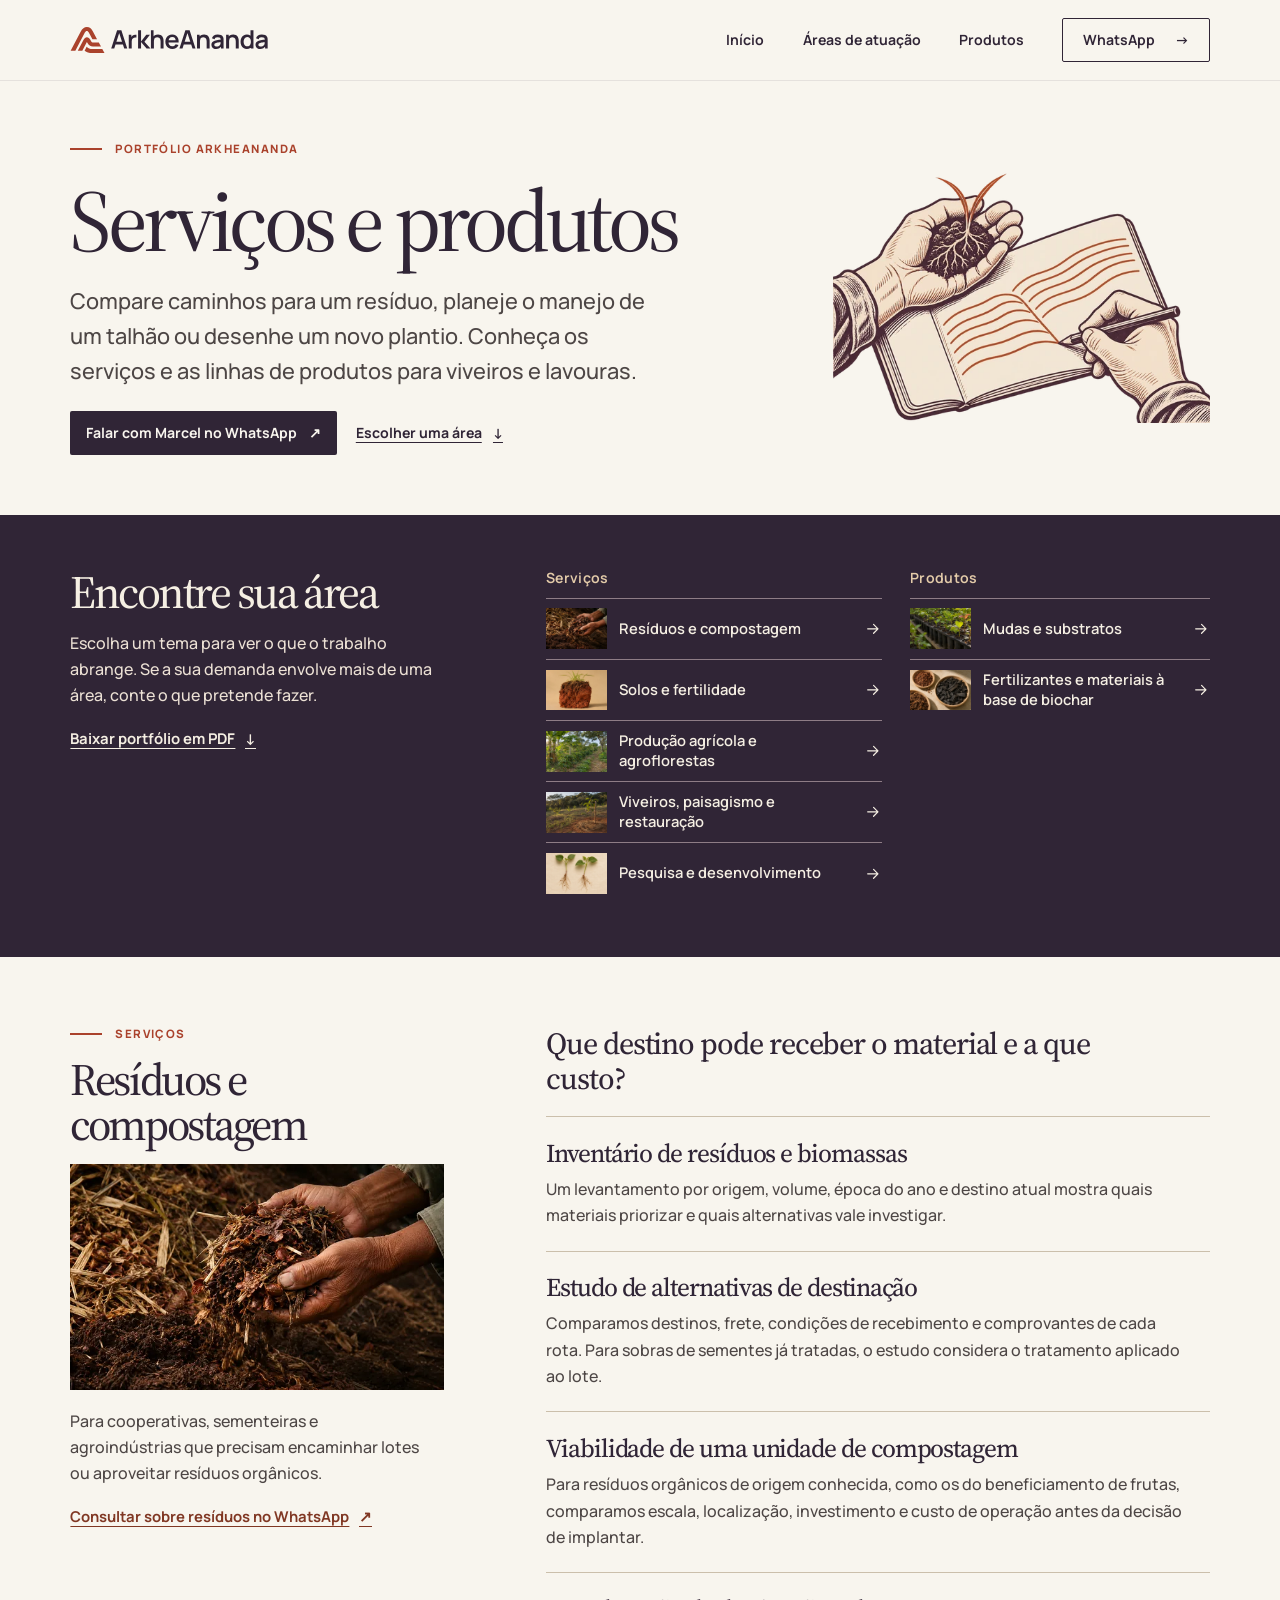
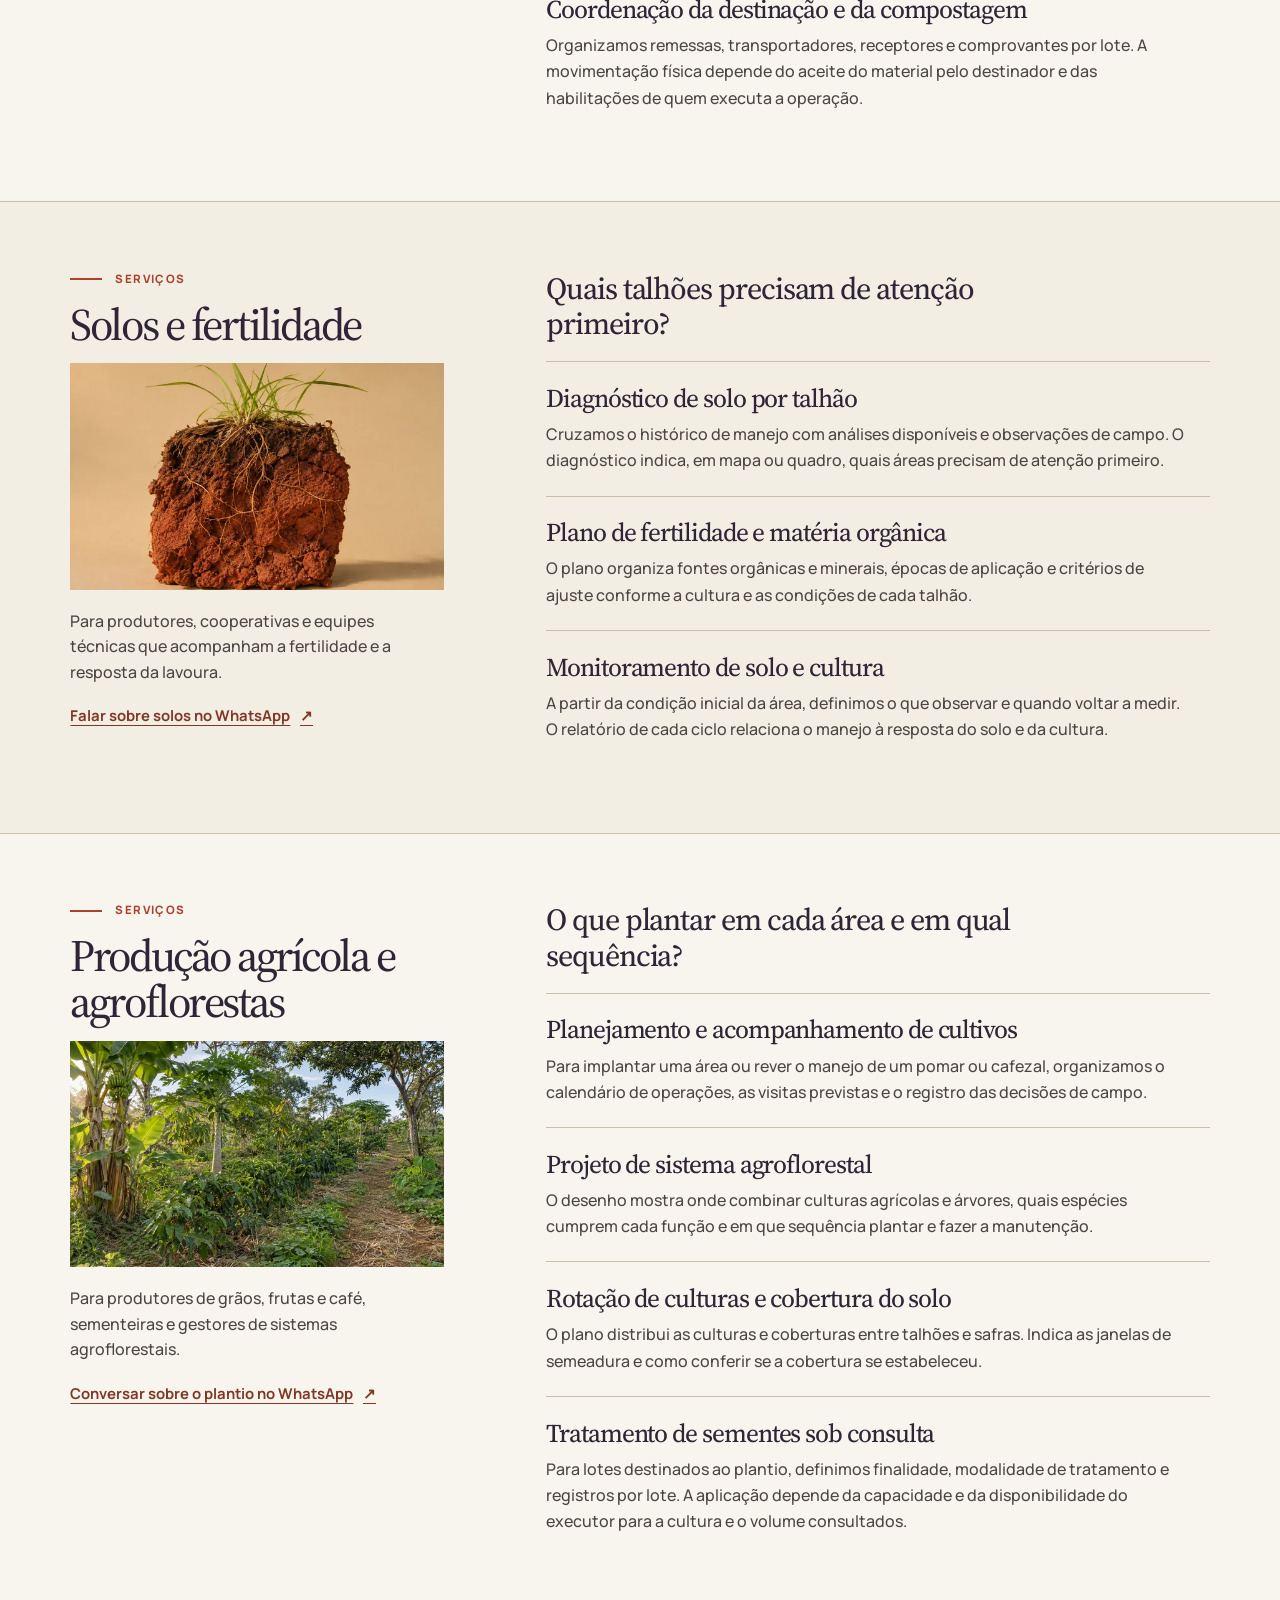
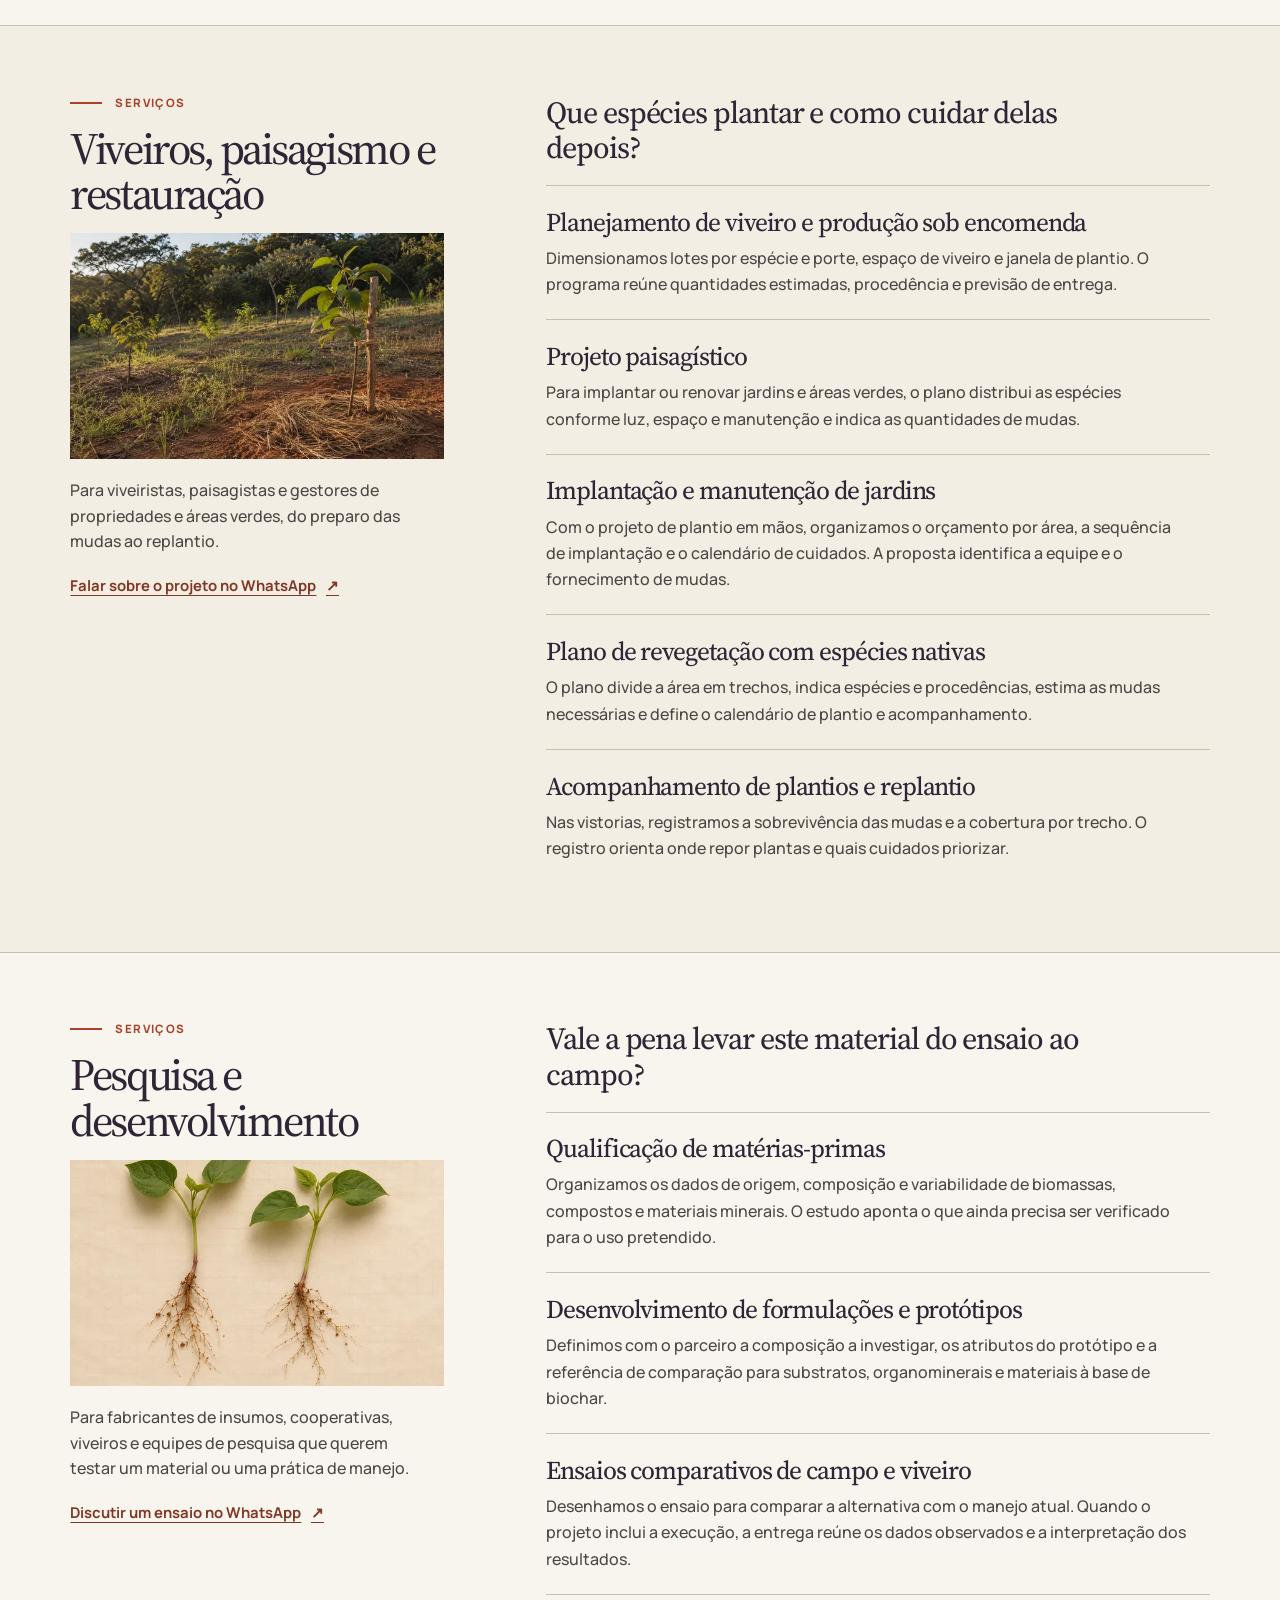
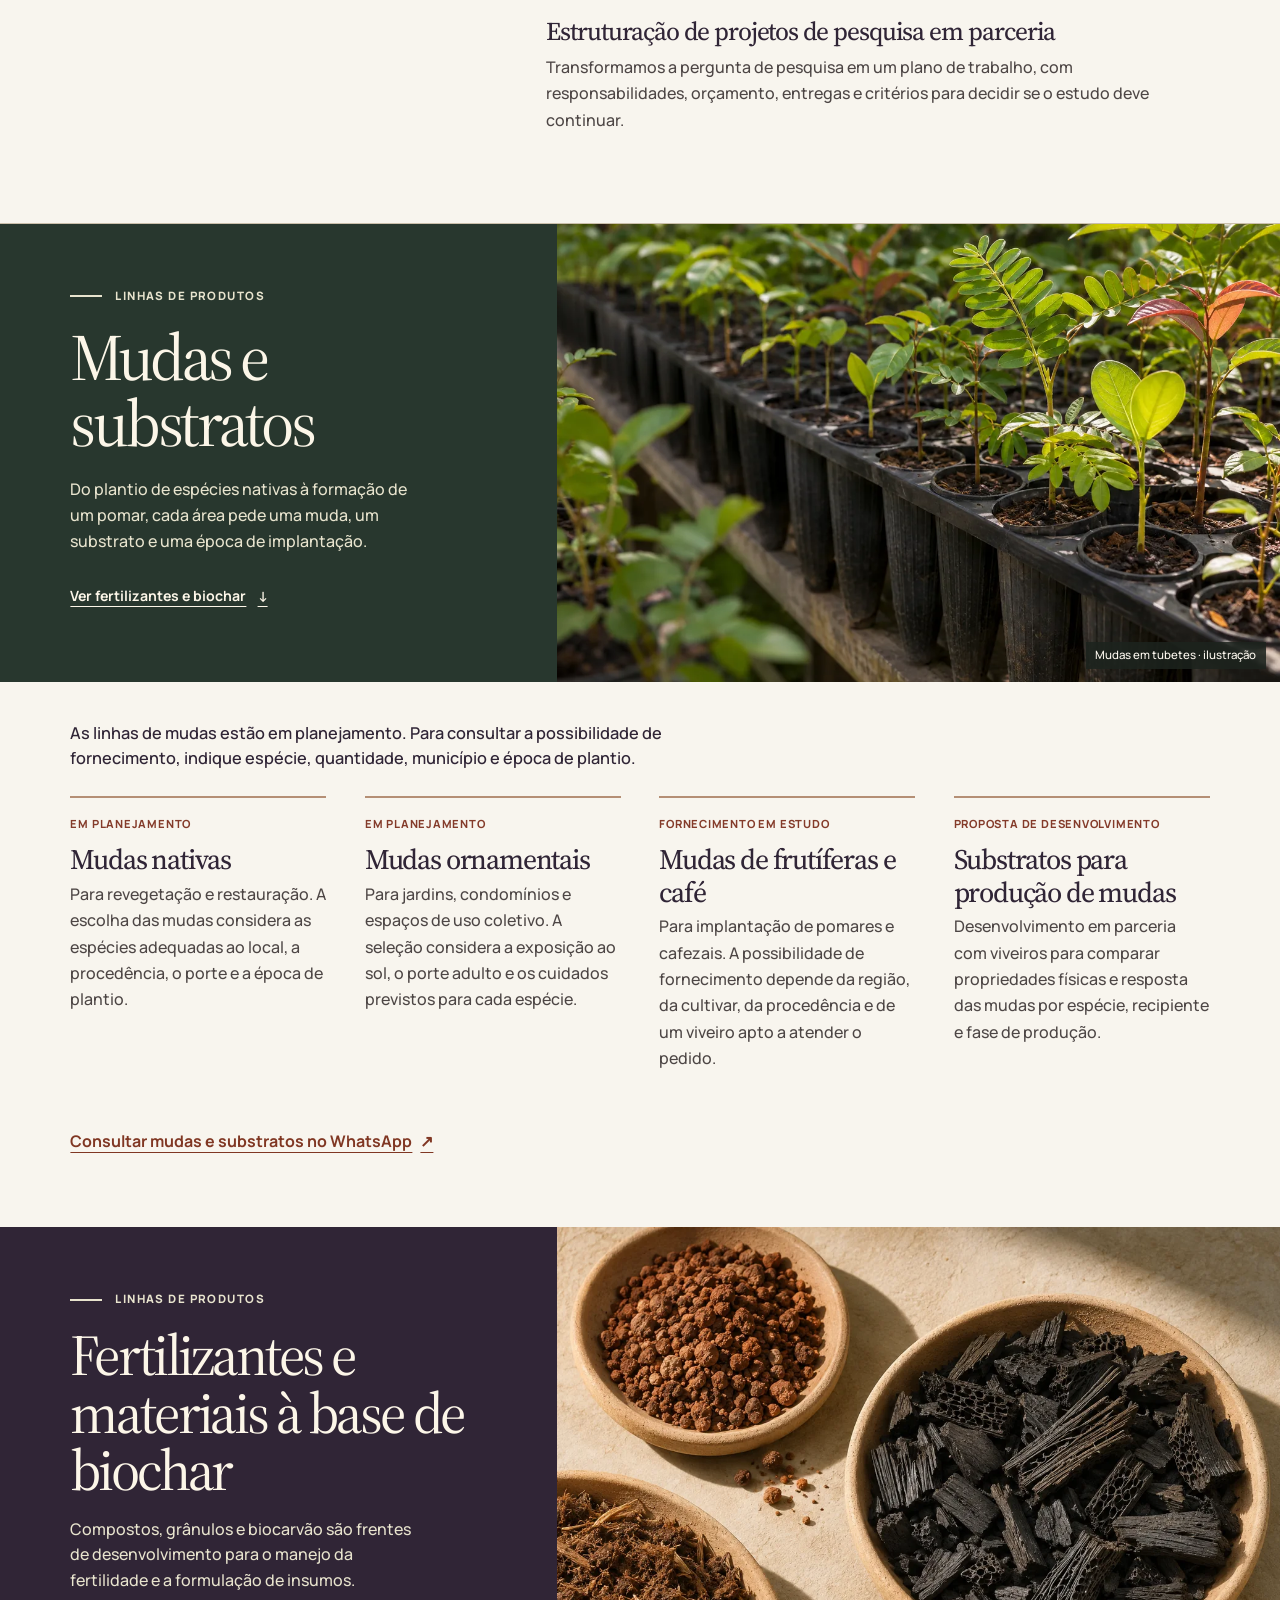
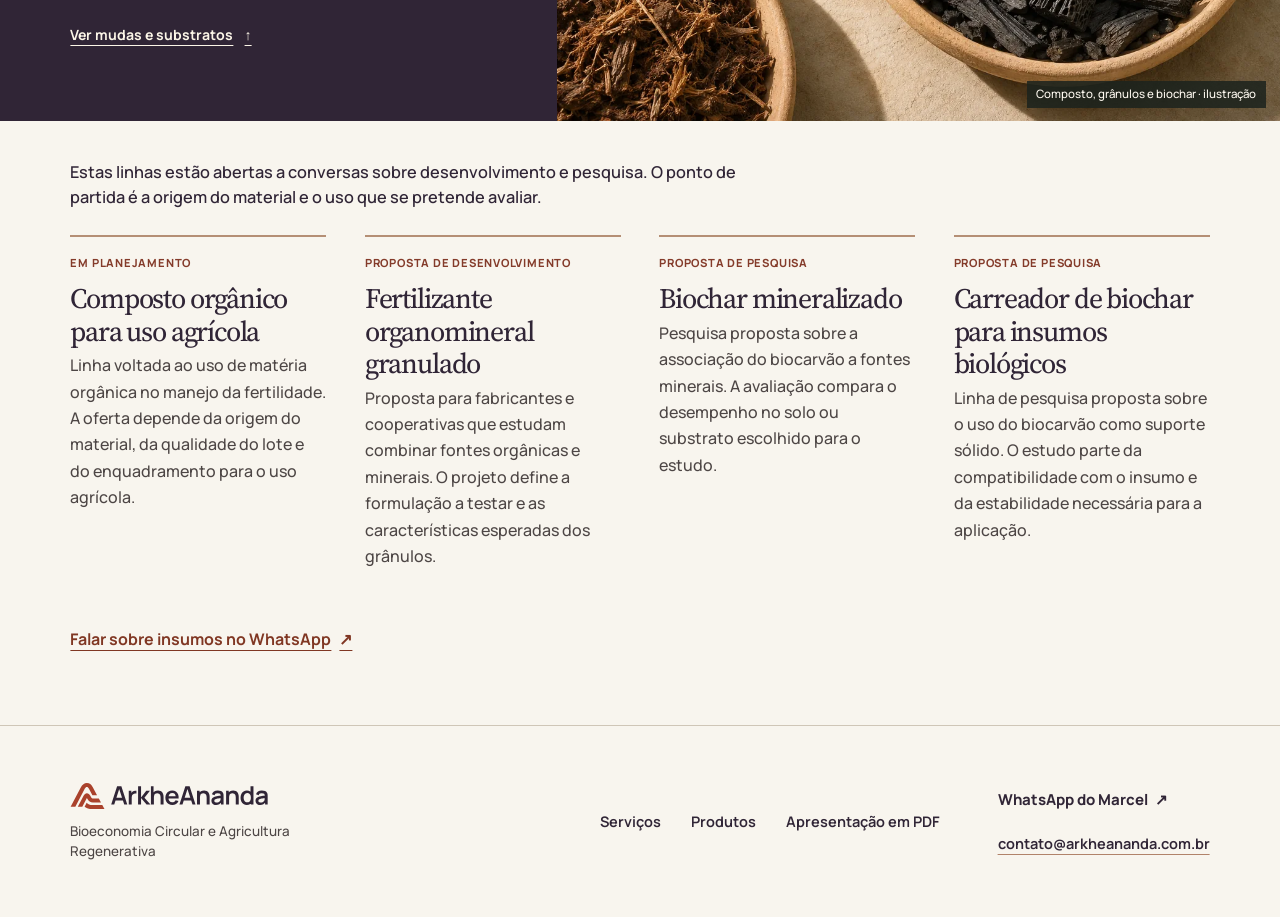
==== commit 6fa2f286: "Direciona o contato comercial ao WhatsApp de Marcel e preserva o e-mail" ====
--- a/portfolio.html
+++ b/portfolio.html
@@ -36,7 +36,7 @@
         <a href="./">Início</a>
         <a href="#indice">Áreas de atuação</a>
         <a href="#produtos">Produtos</a>
-        <a class="contato-nav" href="#contato">Contato <span aria-hidden="true">→</span></a>
+        <a class="contato-nav" href="https://wa.me/556296950868?text=Ol%C3%A1%2C%20Marcel%21%20Conheci%20a%20ArkheAnanda%20pelo%20site%20e%20gostaria%20de%20conversar%20sobre%20um%20projeto." aria-label="Falar com Marcel no WhatsApp">WhatsApp <span aria-hidden="true">→</span></a>
       </nav>
     </div>
   </header>
@@ -48,8 +48,8 @@
           <h1>Serviços e produtos</h1>
           <p class="lead-catalogo">Compare caminhos para um resíduo, planeje o manejo de um talhão ou desenhe um novo plantio. Conheça os serviços e as linhas de produtos para viveiros e lavouras.</p>
           <nav class="escolha-catalogo" aria-label="Ir direto para">
+            <a href="https://wa.me/556296950868?text=Ol%C3%A1%2C%20Marcel%21%20Vi%20o%20portf%C3%B3lio%20da%20ArkheAnanda%20e%20gostaria%20de%20conversar%20sobre%20um%20projeto.">Falar com Marcel no WhatsApp <span aria-hidden="true">↗</span></a>
             <a href="#indice">Escolher uma área <span aria-hidden="true">↓</span></a>
-            <a href="mailto:contato@arkheananda.com.br">Falar sobre um projeto <span aria-hidden="true">↗</span></a>
           </nav>
         </div>
         <img class="capa-caderno" src="assets/campo-e-caderno.webp"
@@ -79,7 +79,7 @@
           </nav>
         </div>
       </div>
-      <p class="dados-impressos">Novembro de 2026 &nbsp;·&nbsp; <a href="https://arkheananda.com.br/">arkheananda.com.br</a> &nbsp;·&nbsp; <a href="mailto:contato@arkheananda.com.br">contato@arkheananda.com.br</a></p>
+      <p class="dados-impressos"><a href="https://arkheananda.com.br/">arkheananda.com.br</a><br>WhatsApp de Marcel · <a href="https://wa.me/556296950868">wa.me/556296950868</a><br><a href="mailto:contato@arkheananda.com.br">contato@arkheananda.com.br</a></p>
     </div>
     <section class="folio servico" id="residuos" aria-labelledby="ttl-residuos">
       <div class="marca-impressa"><img src="assets/marca.svg" width="597" height="85" alt="ArkheAnanda"><span>Portfólio de serviços e produtos</span></div>
@@ -92,7 +92,7 @@
           <p class="rubrica">Serviços</p>
           <h2 id="ttl-residuos">Resíduos e compostagem</h2>
           <p class="alvo">Para cooperativas, sementeiras e agroindústrias que precisam encaminhar lotes ou aproveitar resíduos orgânicos.</p>
-          <a class="consulta-area" href="mailto:contato@arkheananda.com.br?subject=Destina%C3%A7%C3%A3o%20de%20res%C3%ADduos">Avaliar um resíduo <span aria-hidden="true">↗</span></a>
+          <a class="consulta-area" href="https://wa.me/556296950868?text=Ol%C3%A1%2C%20Marcel%21%20Gostaria%20de%20avaliar%20alternativas%20de%20destina%C3%A7%C3%A3o%20ou%20compostagem%20para%20um%20res%C3%ADduo.">Consultar sobre resíduos no WhatsApp <span aria-hidden="true">↗</span></a>
         </header>
         <div class="entradas">
           <p class="pergunta">Que destino pode receber o material e a que custo?</p>
@@ -126,7 +126,7 @@
           <p class="rubrica">Serviços</p>
           <h2 id="ttl-solos">Solos e fertilidade</h2>
           <p class="alvo">Para produtores, cooperativas e equipes técnicas que acompanham a fertilidade e a resposta da lavoura.</p>
-          <a class="consulta-area" href="mailto:contato@arkheananda.com.br?subject=Solos%20e%20fertilidade">Conversar sobre minha área <span aria-hidden="true">↗</span></a>
+          <a class="consulta-area" href="https://wa.me/556296950868?text=Ol%C3%A1%2C%20Marcel%21%20Gostaria%20de%20conversar%20sobre%20o%20manejo%20do%20solo%20e%20a%20fertilidade%20da%20minha%20%C3%A1rea.">Falar sobre solos no WhatsApp <span aria-hidden="true">↗</span></a>
         </header>
         <div class="entradas">
           <p class="pergunta">Quais talhões precisam de atenção primeiro?</p>
@@ -156,7 +156,7 @@
           <p class="rubrica">Serviços</p>
           <h2 id="ttl-producao">Produção agrícola e agroflorestas</h2>
           <p class="alvo">Para produtores de grãos, frutas e café, sementeiras e gestores de sistemas agroflorestais.</p>
-          <a class="consulta-area" href="mailto:contato@arkheananda.com.br?subject=Produ%C3%A7%C3%A3o%20agr%C3%ADcola%20e%20agroflorestas">Planejar um plantio <span aria-hidden="true">↗</span></a>
+          <a class="consulta-area" href="https://wa.me/556296950868?text=Ol%C3%A1%2C%20Marcel%21%20Gostaria%20de%20planejar%20um%20cultivo%20ou%20um%20sistema%20agroflorestal.">Conversar sobre o plantio no WhatsApp <span aria-hidden="true">↗</span></a>
         </header>
         <div class="entradas">
           <p class="pergunta">O que plantar em cada área e em qual sequência?</p>
@@ -190,7 +190,7 @@
           <p class="rubrica">Serviços</p>
           <h2 id="ttl-paisagens">Viveiros, paisagismo e restauração</h2>
           <p class="alvo">Para viveiristas, paisagistas e gestores de propriedades e áreas verdes, do preparo das mudas ao replantio.</p>
-          <a class="consulta-area" href="mailto:contato@arkheananda.com.br?subject=Viveiros%20e%20restaura%C3%A7%C3%A3o">Conversar sobre o projeto <span aria-hidden="true">↗</span></a>
+          <a class="consulta-area" href="https://wa.me/556296950868?text=Ol%C3%A1%2C%20Marcel%21%20Tenho%20um%20projeto%20de%20viveiro%2C%20paisagismo%20ou%20restaura%C3%A7%C3%A3o%20e%20gostaria%20de%20conversar.">Falar sobre o projeto no WhatsApp <span aria-hidden="true">↗</span></a>
         </header>
         <div class="entradas">
           <p class="pergunta">Que espécies plantar e como cuidar delas depois?</p>
@@ -228,7 +228,7 @@
           <p class="rubrica">Serviços</p>
           <h2 id="ttl-pesquisa">Pesquisa e desenvolvimento</h2>
           <p class="alvo">Para fabricantes de insumos, cooperativas, viveiros e equipes de pesquisa que querem testar um material ou uma prática de manejo.</p>
-          <a class="consulta-area" href="mailto:contato@arkheananda.com.br?subject=Pesquisa%20e%20desenvolvimento">Discutir um ensaio <span aria-hidden="true">↗</span></a>
+          <a class="consulta-area" href="https://wa.me/556296950868?text=Ol%C3%A1%2C%20Marcel%21%20Gostaria%20de%20discutir%20uma%20pesquisa%20ou%20um%20ensaio%20de%20campo%20ou%20viveiro.">Discutir um ensaio no WhatsApp <span aria-hidden="true">↗</span></a>
         </header>
         <div class="entradas">
           <p class="pergunta">Vale a pena levar este material do ensaio ao campo?</p>
@@ -290,7 +290,7 @@
             <h3>Substratos para produção de mudas</h3>
             <p>Desenvolvimento em parceria com viveiros para comparar propriedades físicas e resposta das mudas por espécie, recipiente e fase de produção.</p>
           </article>
-          <p class="contato-final"><a href="mailto:contato@arkheananda.com.br?subject=Mudas%20e%20substratos">Consultar a linha de mudas e substratos <span aria-hidden="true">↗</span></a></p>
+          <p class="contato-final"><a href="https://wa.me/556296950868?text=Ol%C3%A1%2C%20Marcel%21%20Vi%20a%20linha%20de%20mudas%20e%20substratos%20e%20gostaria%20de%20consultar%20as%20possibilidades%20para%20o%20meu%20plantio.">Consultar mudas e substratos no WhatsApp <span aria-hidden="true">↗</span></a></p>
         </div>
       </div>
     </section>
@@ -333,8 +333,8 @@
             <h3>Carreador de biochar para insumos biológicos</h3>
             <p>Linha de pesquisa proposta sobre o uso do biocarvão como suporte sólido. O estudo parte da compatibilidade com o insumo e da estabilidade necessária para a aplicação.</p>
           </article>
-          <p class="contato-final"><a href="mailto:contato@arkheananda.com.br?subject=Desenvolvimento%20de%20insumos">Conversar sobre o desenvolvimento de um insumo <span aria-hidden="true">↗</span></a></p>
-          <p class="dados-impressos">Contato para projetos e parcerias · <a href="mailto:contato@arkheananda.com.br">contato@arkheananda.com.br</a></p>
+          <p class="contato-final"><a href="https://wa.me/556296950868?text=Ol%C3%A1%2C%20Marcel%21%20Vi%20as%20linhas%20de%20fertilizantes%20e%20biochar%20e%20gostaria%20de%20conversar%20sobre%20o%20desenvolvimento%20de%20um%20insumo.">Falar sobre insumos no WhatsApp <span aria-hidden="true">↗</span></a></p>
+          <p class="dados-impressos">WhatsApp de Marcel · <a href="https://wa.me/556296950868">wa.me/556296950868</a><br><a href="mailto:contato@arkheananda.com.br">contato@arkheananda.com.br</a></p>
         </div>
       </div>
     </section>
@@ -343,7 +343,10 @@
     <div class="limite rodape-institucional-grade">
       <a class="assinatura-rodape" href="./" aria-label="ArkheAnanda, início"><img src="assets/marca.svg" width="597" height="85" alt="ArkheAnanda"><span>Bioeconomia Circular e Agricultura Regenerativa</span></a>
       <nav class="links-rodape" aria-label="Navegação do rodapé"><a href="#indice">Serviços</a><a href="#produtos">Produtos</a><a href="apresentacao-arkheananda.pdf" download>Apresentação em PDF</a></nav>
-      <a class="canal-rodape" href="mailto:contato@arkheananda.com.br">contato@arkheananda.com.br</a>
+      <div class="canais-rodape">
+        <a class="whatsapp-rodape" href="https://wa.me/556296950868?text=Ol%C3%A1%2C%20Marcel%21%20Conheci%20a%20ArkheAnanda%20pelo%20site%20e%20gostaria%20de%20conversar%20sobre%20um%20projeto.">WhatsApp do Marcel <span aria-hidden="true">↗</span></a>
+        <a class="canal-rodape" href="mailto:contato@arkheananda.com.br">contato@arkheananda.com.br</a>
+      </div>
     </div>
   </footer>
 </body>
--- a/estilo.css
+++ b/estilo.css
@@ -137,6 +137,9 @@
 .links-rodape a, .canal-rodape { display: inline-flex; align-items: center; min-height: 44px; font-size: .91rem; font-weight: 650; }
 .links-rodape a { text-decoration: none; }
 .links-rodape a:hover, .assinatura-rodape:hover span { text-decoration: underline; text-underline-offset: .3em; }
+.canais-rodape { display: grid; justify-items: start; }
+.whatsapp-rodape { display: inline-flex; align-items: center; min-height: 44px; gap: .45rem; color: var(--tinta); font-size: .94rem; font-weight: 740; text-decoration: none; }
+.whatsapp-rodape:hover { text-decoration: underline; color: var(--argila); }
 .canal-rodape { justify-self: start; text-decoration-color: #b1836a; text-underline-offset: .34em; }
 .canal-rodape:hover { color: var(--argila); text-decoration-color: currentColor; }
 @media (max-width: 900px) {
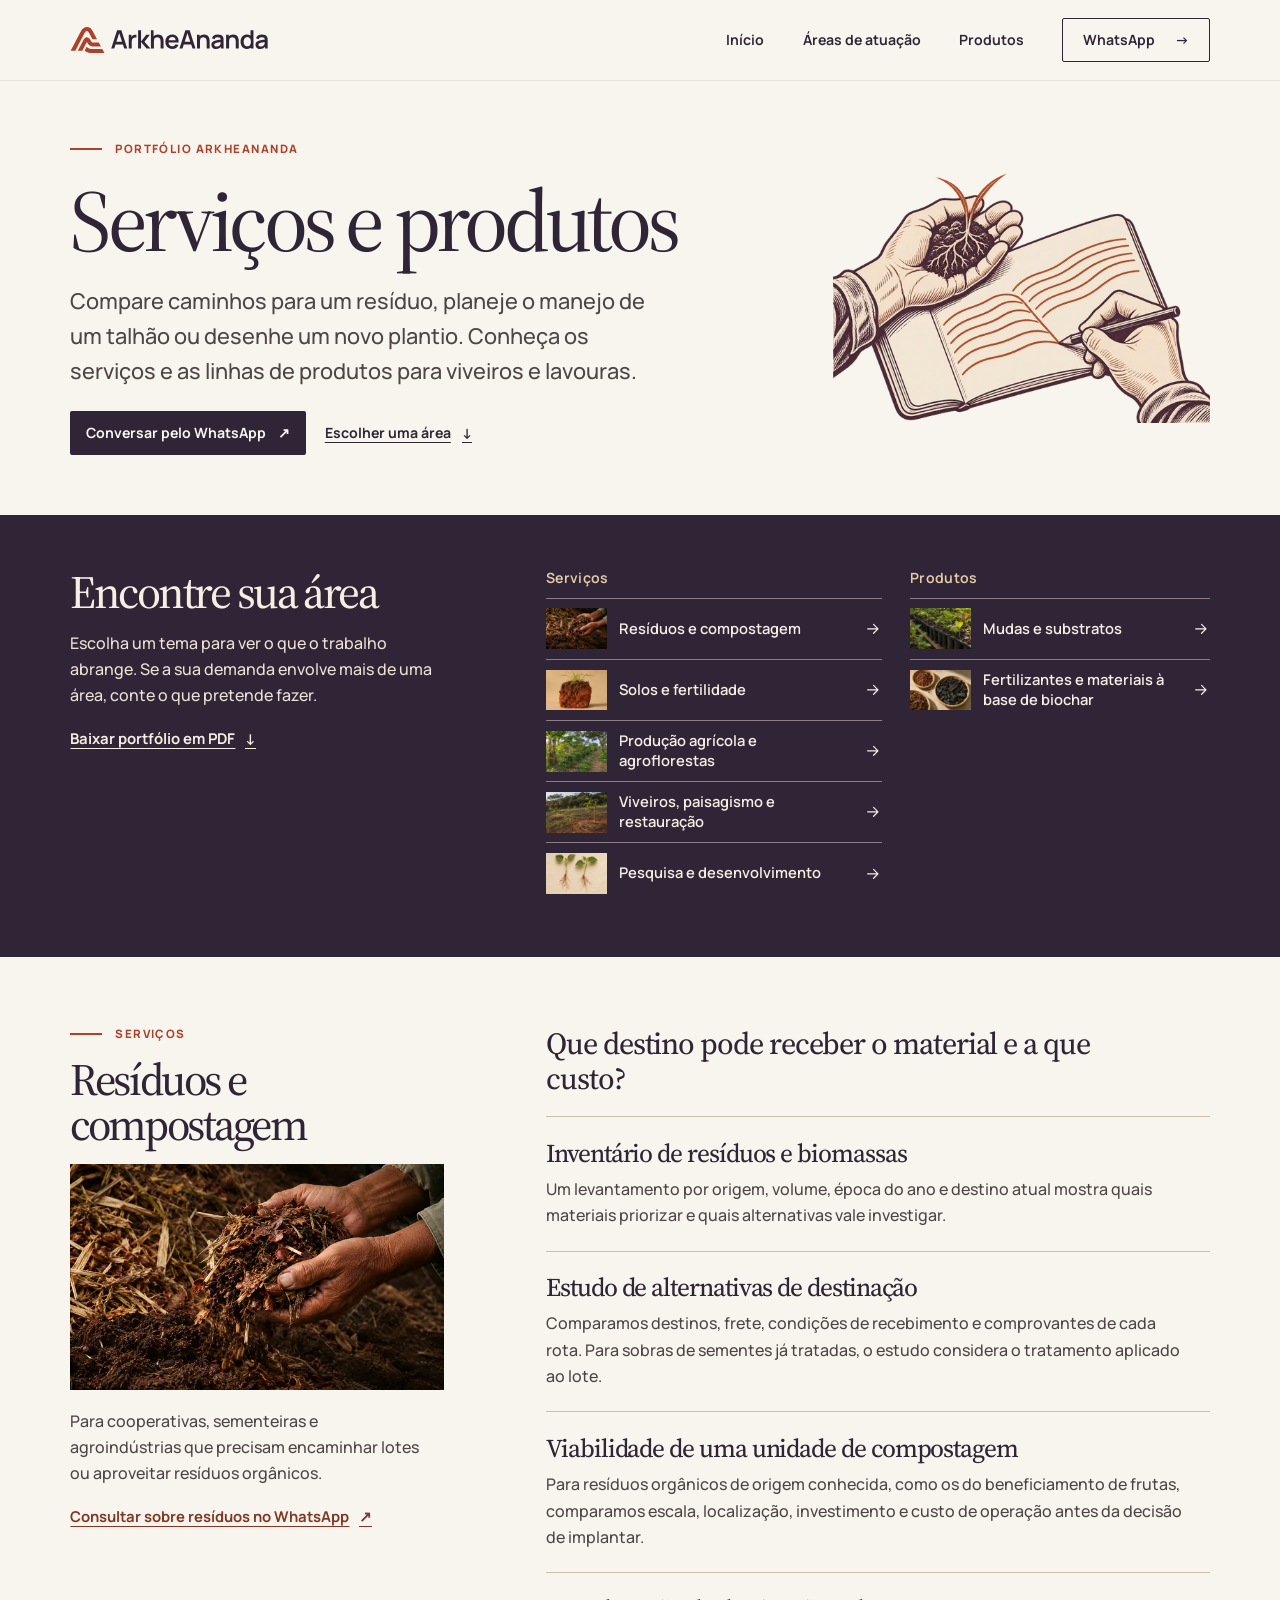
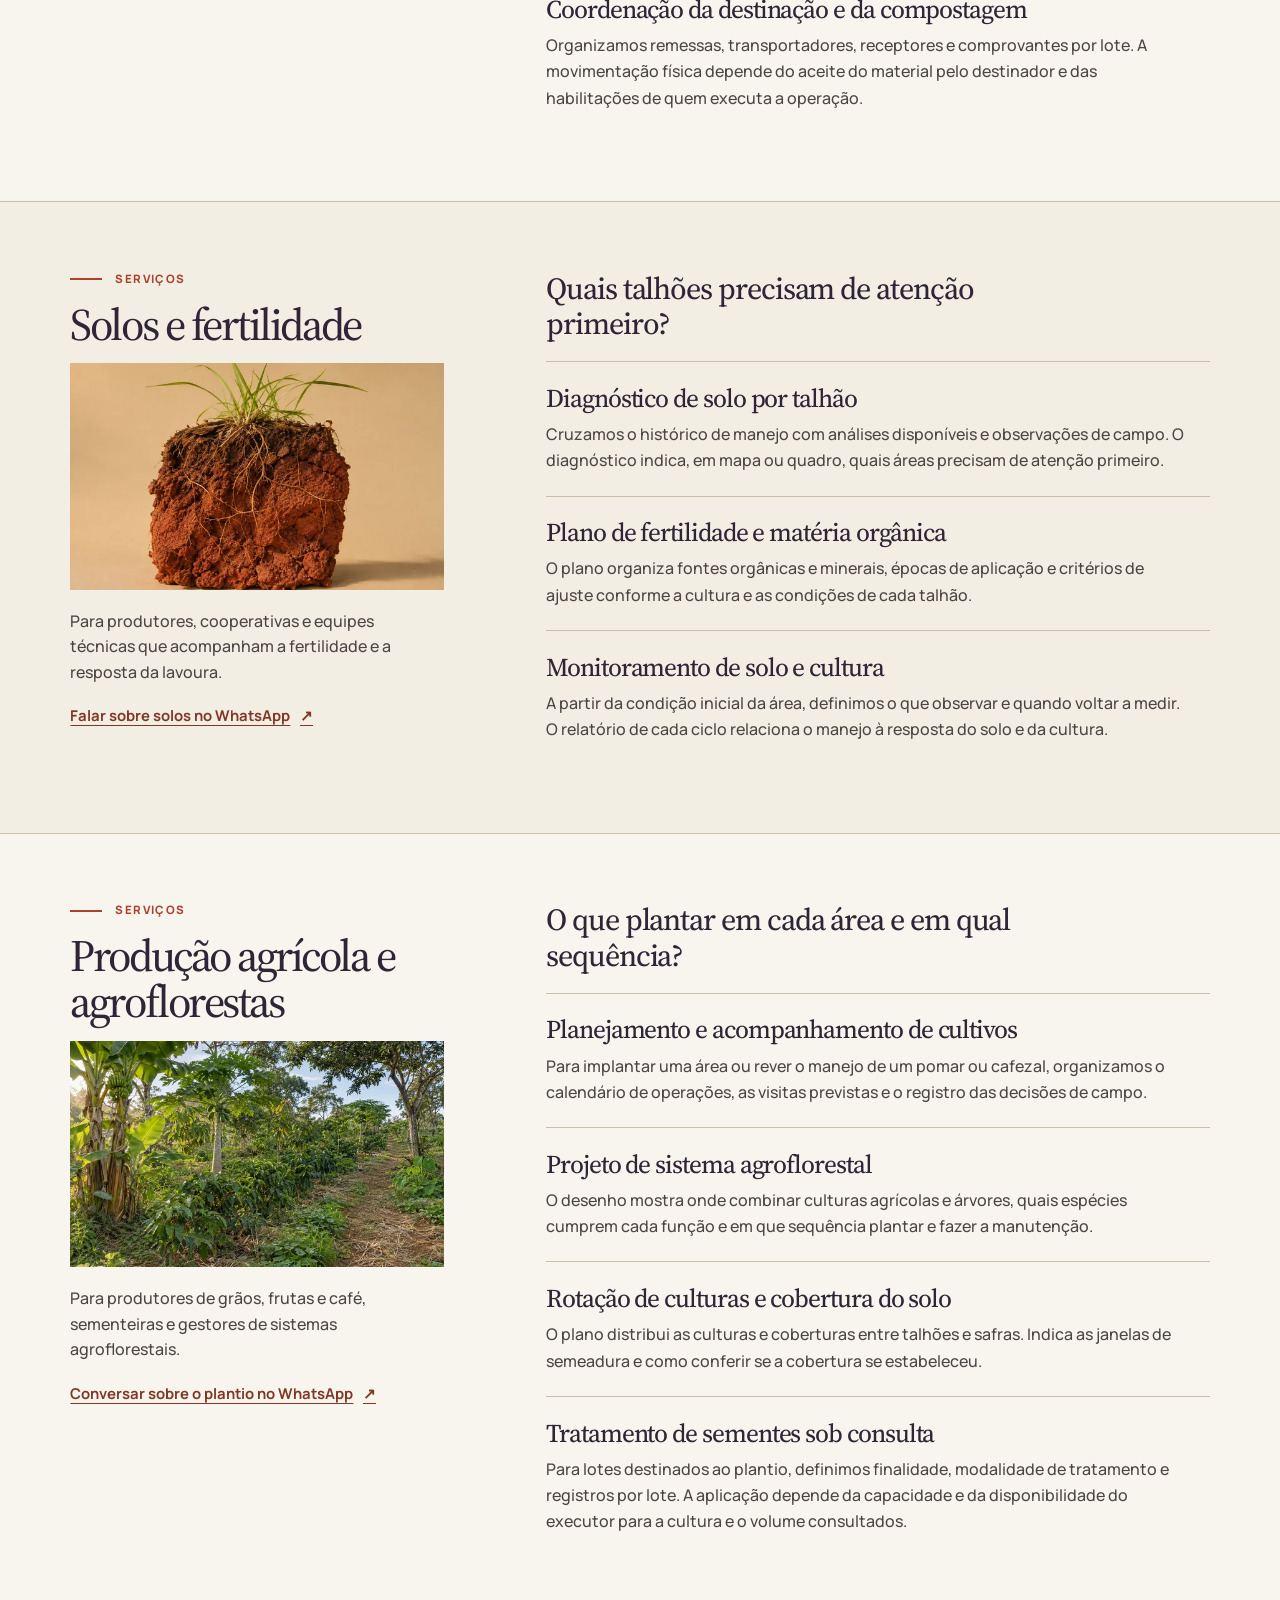
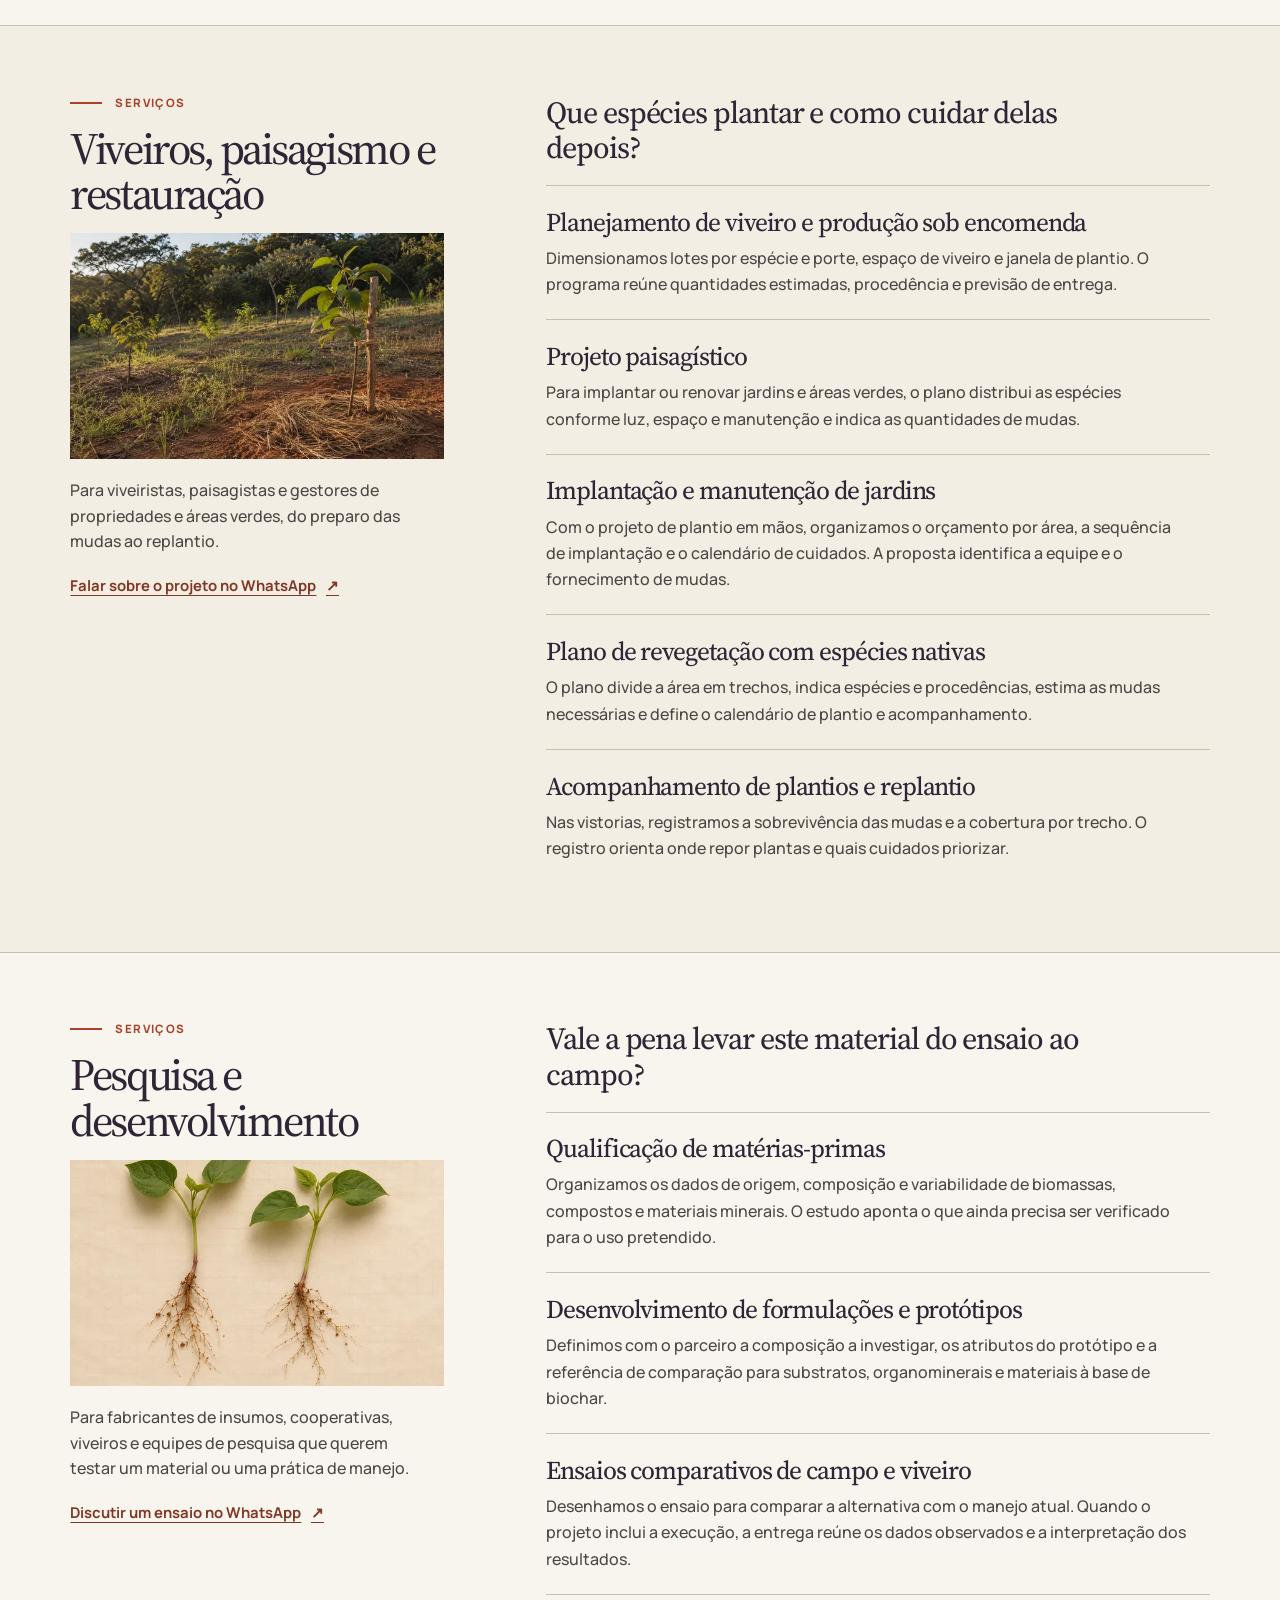
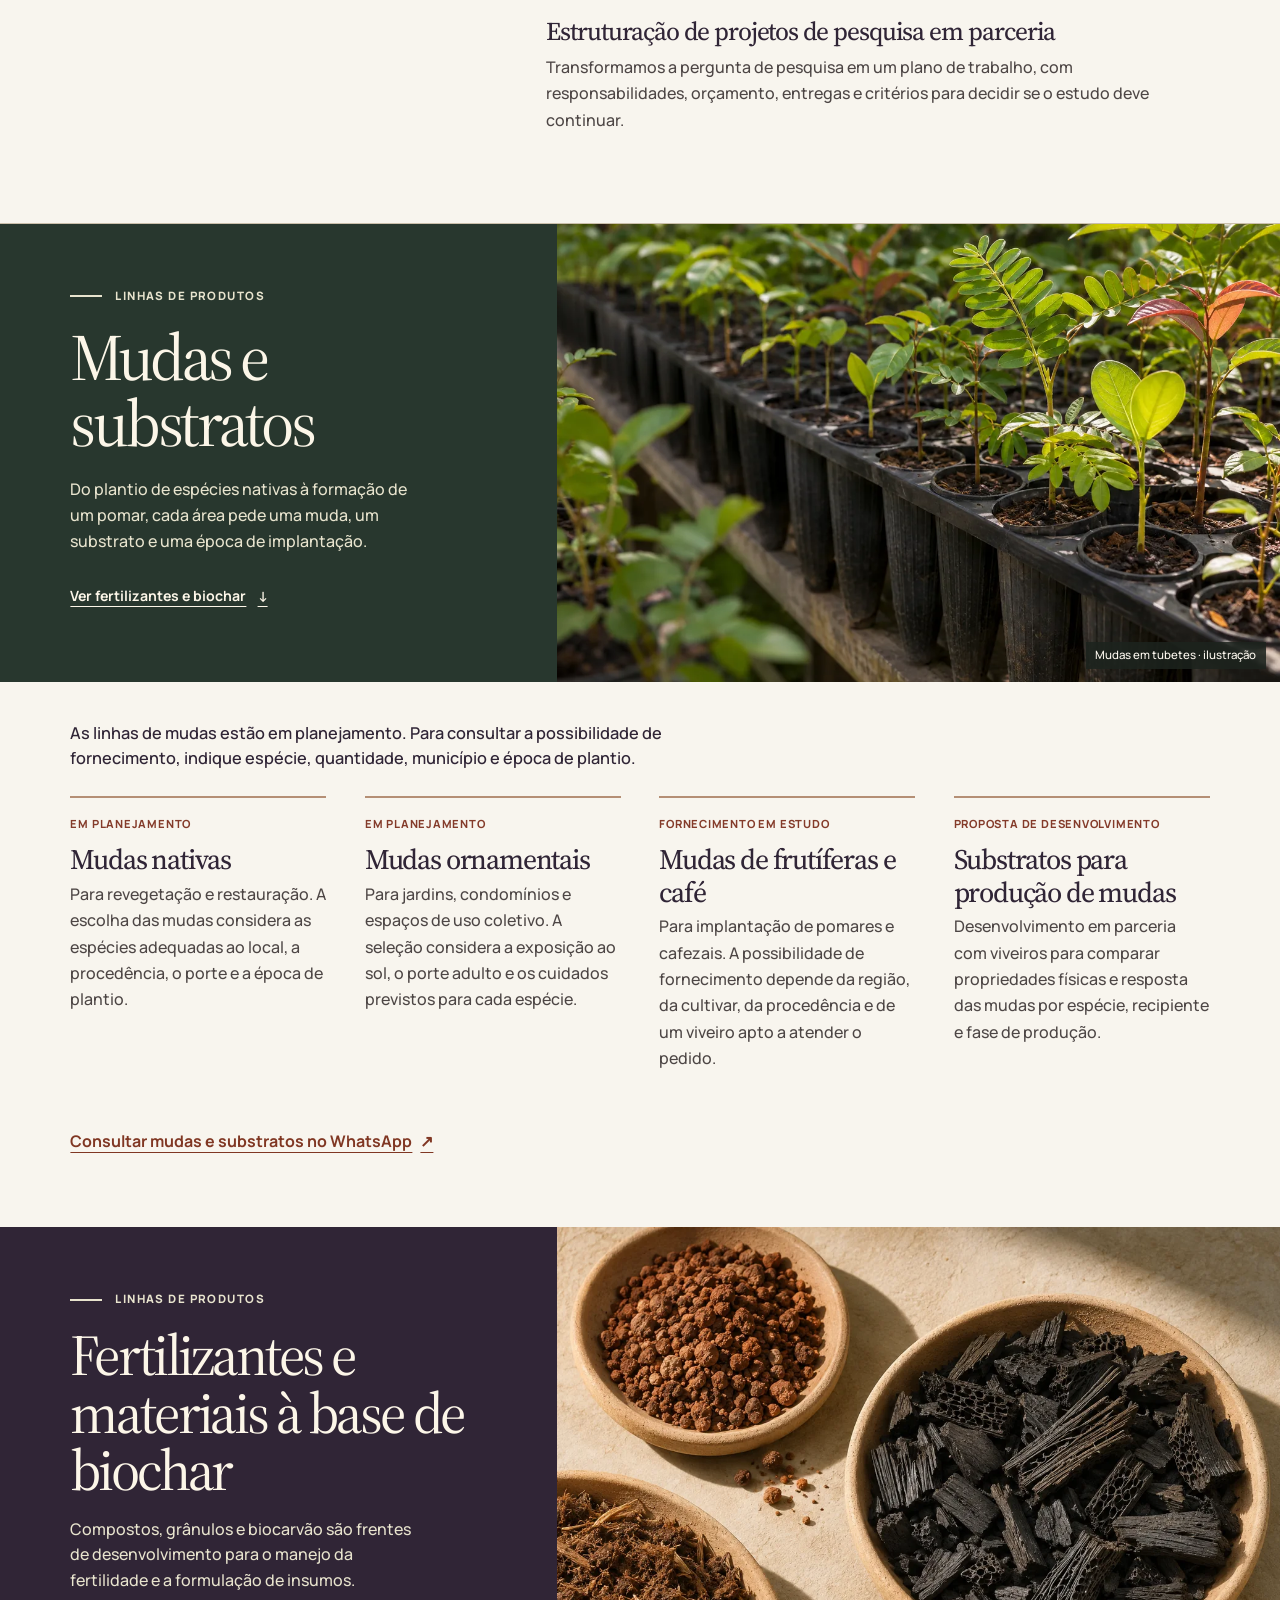
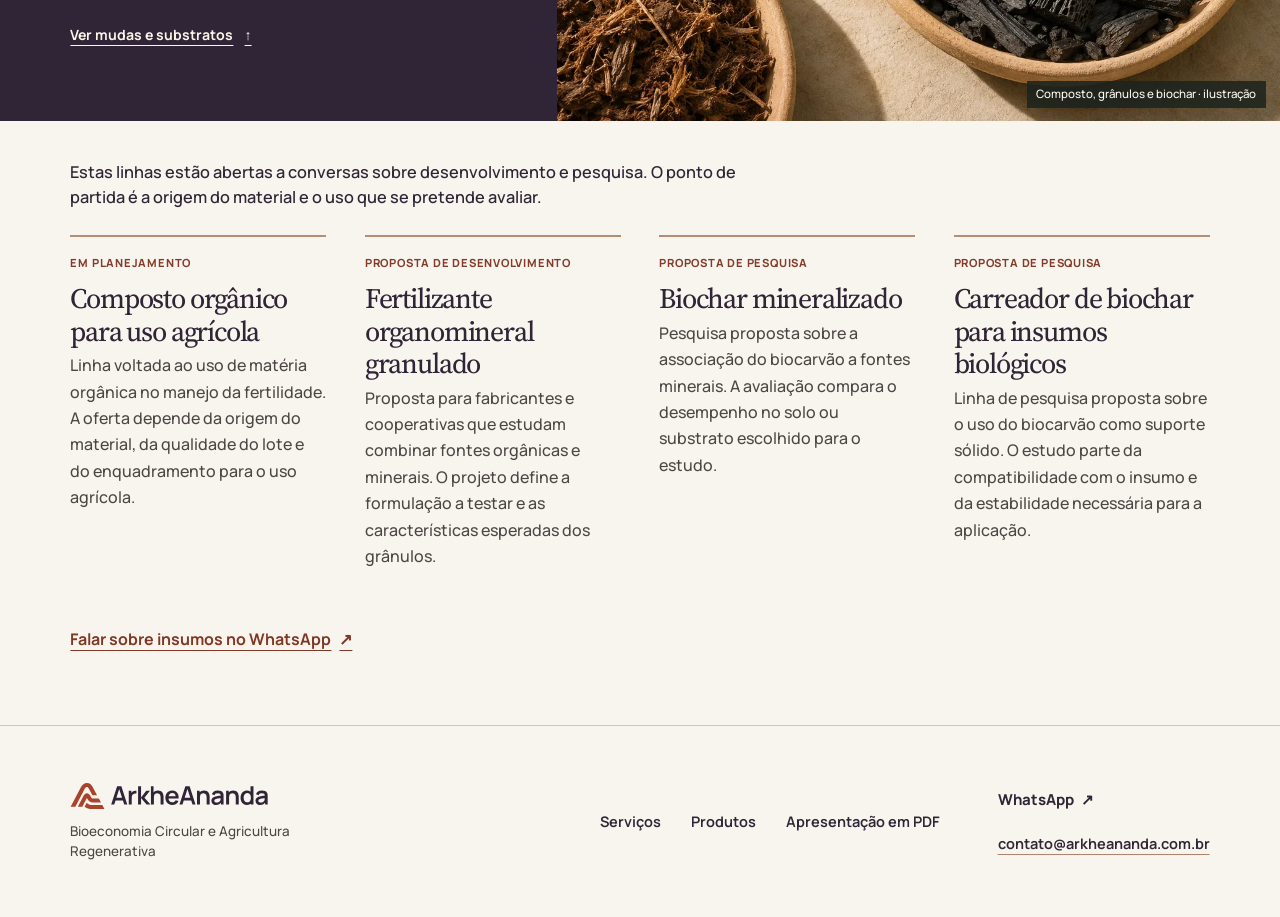
==== commit 1c9575f0: "Apresenta o WhatsApp como canal institucional da ArkheAnanda" ====
--- a/portfolio.html
+++ b/portfolio.html
@@ -36,7 +36,7 @@
         <a href="./">Início</a>
         <a href="#indice">Áreas de atuação</a>
         <a href="#produtos">Produtos</a>
-        <a class="contato-nav" href="https://wa.me/556296950868?text=Ol%C3%A1%2C%20Marcel%21%20Conheci%20a%20ArkheAnanda%20pelo%20site%20e%20gostaria%20de%20conversar%20sobre%20um%20projeto." aria-label="Falar com Marcel no WhatsApp">WhatsApp <span aria-hidden="true">→</span></a>
+        <a class="contato-nav" href="https://wa.me/556296950868?text=Ol%C3%A1%21%20Conheci%20a%20ArkheAnanda%20pelo%20site%20e%20gostaria%20de%20conversar%20sobre%20um%20projeto." aria-label="Conversar pelo WhatsApp">WhatsApp <span aria-hidden="true">→</span></a>
       </nav>
     </div>
   </header>
@@ -48,7 +48,7 @@
           <h1>Serviços e produtos</h1>
           <p class="lead-catalogo">Compare caminhos para um resíduo, planeje o manejo de um talhão ou desenhe um novo plantio. Conheça os serviços e as linhas de produtos para viveiros e lavouras.</p>
           <nav class="escolha-catalogo" aria-label="Ir direto para">
-            <a href="https://wa.me/556296950868?text=Ol%C3%A1%2C%20Marcel%21%20Vi%20o%20portf%C3%B3lio%20da%20ArkheAnanda%20e%20gostaria%20de%20conversar%20sobre%20um%20projeto.">Falar com Marcel no WhatsApp <span aria-hidden="true">↗</span></a>
+            <a href="https://wa.me/556296950868?text=Ol%C3%A1%21%20Vi%20o%20portf%C3%B3lio%20da%20ArkheAnanda%20e%20gostaria%20de%20conversar%20sobre%20um%20projeto.">Conversar pelo WhatsApp <span aria-hidden="true">↗</span></a>
             <a href="#indice">Escolher uma área <span aria-hidden="true">↓</span></a>
           </nav>
         </div>
@@ -79,7 +79,7 @@
           </nav>
         </div>
       </div>
-      <p class="dados-impressos"><a href="https://arkheananda.com.br/">arkheananda.com.br</a><br>WhatsApp de Marcel · <a href="https://wa.me/556296950868">wa.me/556296950868</a><br><a href="mailto:contato@arkheananda.com.br">contato@arkheananda.com.br</a></p>
+      <p class="dados-impressos"><a href="https://arkheananda.com.br/">arkheananda.com.br</a><br>WhatsApp · <a href="https://wa.me/556296950868">wa.me/556296950868</a><br><a href="mailto:contato@arkheananda.com.br">contato@arkheananda.com.br</a></p>
     </div>
     <section class="folio servico" id="residuos" aria-labelledby="ttl-residuos">
       <div class="marca-impressa"><img src="assets/marca.svg" width="597" height="85" alt="ArkheAnanda"><span>Portfólio de serviços e produtos</span></div>
@@ -92,7 +92,7 @@
           <p class="rubrica">Serviços</p>
           <h2 id="ttl-residuos">Resíduos e compostagem</h2>
           <p class="alvo">Para cooperativas, sementeiras e agroindústrias que precisam encaminhar lotes ou aproveitar resíduos orgânicos.</p>
-          <a class="consulta-area" href="https://wa.me/556296950868?text=Ol%C3%A1%2C%20Marcel%21%20Gostaria%20de%20avaliar%20alternativas%20de%20destina%C3%A7%C3%A3o%20ou%20compostagem%20para%20um%20res%C3%ADduo.">Consultar sobre resíduos no WhatsApp <span aria-hidden="true">↗</span></a>
+          <a class="consulta-area" href="https://wa.me/556296950868?text=Ol%C3%A1%21%20Gostaria%20de%20avaliar%20alternativas%20de%20destina%C3%A7%C3%A3o%20ou%20compostagem%20para%20um%20res%C3%ADduo.">Consultar sobre resíduos no WhatsApp <span aria-hidden="true">↗</span></a>
         </header>
         <div class="entradas">
           <p class="pergunta">Que destino pode receber o material e a que custo?</p>
@@ -126,7 +126,7 @@
           <p class="rubrica">Serviços</p>
           <h2 id="ttl-solos">Solos e fertilidade</h2>
           <p class="alvo">Para produtores, cooperativas e equipes técnicas que acompanham a fertilidade e a resposta da lavoura.</p>
-          <a class="consulta-area" href="https://wa.me/556296950868?text=Ol%C3%A1%2C%20Marcel%21%20Gostaria%20de%20conversar%20sobre%20o%20manejo%20do%20solo%20e%20a%20fertilidade%20da%20minha%20%C3%A1rea.">Falar sobre solos no WhatsApp <span aria-hidden="true">↗</span></a>
+          <a class="consulta-area" href="https://wa.me/556296950868?text=Ol%C3%A1%21%20Gostaria%20de%20conversar%20sobre%20o%20manejo%20do%20solo%20e%20a%20fertilidade%20da%20minha%20%C3%A1rea.">Falar sobre solos no WhatsApp <span aria-hidden="true">↗</span></a>
         </header>
         <div class="entradas">
           <p class="pergunta">Quais talhões precisam de atenção primeiro?</p>
@@ -156,7 +156,7 @@
           <p class="rubrica">Serviços</p>
           <h2 id="ttl-producao">Produção agrícola e agroflorestas</h2>
           <p class="alvo">Para produtores de grãos, frutas e café, sementeiras e gestores de sistemas agroflorestais.</p>
-          <a class="consulta-area" href="https://wa.me/556296950868?text=Ol%C3%A1%2C%20Marcel%21%20Gostaria%20de%20planejar%20um%20cultivo%20ou%20um%20sistema%20agroflorestal.">Conversar sobre o plantio no WhatsApp <span aria-hidden="true">↗</span></a>
+          <a class="consulta-area" href="https://wa.me/556296950868?text=Ol%C3%A1%21%20Gostaria%20de%20planejar%20um%20cultivo%20ou%20um%20sistema%20agroflorestal.">Conversar sobre o plantio no WhatsApp <span aria-hidden="true">↗</span></a>
         </header>
         <div class="entradas">
           <p class="pergunta">O que plantar em cada área e em qual sequência?</p>
@@ -190,7 +190,7 @@
           <p class="rubrica">Serviços</p>
           <h2 id="ttl-paisagens">Viveiros, paisagismo e restauração</h2>
           <p class="alvo">Para viveiristas, paisagistas e gestores de propriedades e áreas verdes, do preparo das mudas ao replantio.</p>
-          <a class="consulta-area" href="https://wa.me/556296950868?text=Ol%C3%A1%2C%20Marcel%21%20Tenho%20um%20projeto%20de%20viveiro%2C%20paisagismo%20ou%20restaura%C3%A7%C3%A3o%20e%20gostaria%20de%20conversar.">Falar sobre o projeto no WhatsApp <span aria-hidden="true">↗</span></a>
+          <a class="consulta-area" href="https://wa.me/556296950868?text=Ol%C3%A1%21%20Tenho%20um%20projeto%20de%20viveiro%2C%20paisagismo%20ou%20restaura%C3%A7%C3%A3o%20e%20gostaria%20de%20conversar.">Falar sobre o projeto no WhatsApp <span aria-hidden="true">↗</span></a>
         </header>
         <div class="entradas">
           <p class="pergunta">Que espécies plantar e como cuidar delas depois?</p>
@@ -228,7 +228,7 @@
           <p class="rubrica">Serviços</p>
           <h2 id="ttl-pesquisa">Pesquisa e desenvolvimento</h2>
           <p class="alvo">Para fabricantes de insumos, cooperativas, viveiros e equipes de pesquisa que querem testar um material ou uma prática de manejo.</p>
-          <a class="consulta-area" href="https://wa.me/556296950868?text=Ol%C3%A1%2C%20Marcel%21%20Gostaria%20de%20discutir%20uma%20pesquisa%20ou%20um%20ensaio%20de%20campo%20ou%20viveiro.">Discutir um ensaio no WhatsApp <span aria-hidden="true">↗</span></a>
+          <a class="consulta-area" href="https://wa.me/556296950868?text=Ol%C3%A1%21%20Gostaria%20de%20discutir%20uma%20pesquisa%20ou%20um%20ensaio%20de%20campo%20ou%20viveiro.">Discutir um ensaio no WhatsApp <span aria-hidden="true">↗</span></a>
         </header>
         <div class="entradas">
           <p class="pergunta">Vale a pena levar este material do ensaio ao campo?</p>
@@ -290,7 +290,7 @@
             <h3>Substratos para produção de mudas</h3>
             <p>Desenvolvimento em parceria com viveiros para comparar propriedades físicas e resposta das mudas por espécie, recipiente e fase de produção.</p>
           </article>
-          <p class="contato-final"><a href="https://wa.me/556296950868?text=Ol%C3%A1%2C%20Marcel%21%20Vi%20a%20linha%20de%20mudas%20e%20substratos%20e%20gostaria%20de%20consultar%20as%20possibilidades%20para%20o%20meu%20plantio.">Consultar mudas e substratos no WhatsApp <span aria-hidden="true">↗</span></a></p>
+          <p class="contato-final"><a href="https://wa.me/556296950868?text=Ol%C3%A1%21%20Vi%20a%20linha%20de%20mudas%20e%20substratos%20e%20gostaria%20de%20consultar%20as%20possibilidades%20para%20o%20meu%20plantio.">Consultar mudas e substratos no WhatsApp <span aria-hidden="true">↗</span></a></p>
         </div>
       </div>
     </section>
@@ -333,8 +333,8 @@
             <h3>Carreador de biochar para insumos biológicos</h3>
             <p>Linha de pesquisa proposta sobre o uso do biocarvão como suporte sólido. O estudo parte da compatibilidade com o insumo e da estabilidade necessária para a aplicação.</p>
           </article>
-          <p class="contato-final"><a href="https://wa.me/556296950868?text=Ol%C3%A1%2C%20Marcel%21%20Vi%20as%20linhas%20de%20fertilizantes%20e%20biochar%20e%20gostaria%20de%20conversar%20sobre%20o%20desenvolvimento%20de%20um%20insumo.">Falar sobre insumos no WhatsApp <span aria-hidden="true">↗</span></a></p>
-          <p class="dados-impressos">WhatsApp de Marcel · <a href="https://wa.me/556296950868">wa.me/556296950868</a><br><a href="mailto:contato@arkheananda.com.br">contato@arkheananda.com.br</a></p>
+          <p class="contato-final"><a href="https://wa.me/556296950868?text=Ol%C3%A1%21%20Vi%20as%20linhas%20de%20fertilizantes%20e%20biochar%20e%20gostaria%20de%20conversar%20sobre%20o%20desenvolvimento%20de%20um%20insumo.">Falar sobre insumos no WhatsApp <span aria-hidden="true">↗</span></a></p>
+          <p class="dados-impressos">WhatsApp · <a href="https://wa.me/556296950868">wa.me/556296950868</a><br><a href="mailto:contato@arkheananda.com.br">contato@arkheananda.com.br</a></p>
         </div>
       </div>
     </section>
@@ -344,7 +344,7 @@
       <a class="assinatura-rodape" href="./" aria-label="ArkheAnanda, início"><img src="assets/marca.svg" width="597" height="85" alt="ArkheAnanda"><span>Bioeconomia Circular e Agricultura Regenerativa</span></a>
       <nav class="links-rodape" aria-label="Navegação do rodapé"><a href="#indice">Serviços</a><a href="#produtos">Produtos</a><a href="apresentacao-arkheananda.pdf" download>Apresentação em PDF</a></nav>
       <div class="canais-rodape">
-        <a class="whatsapp-rodape" href="https://wa.me/556296950868?text=Ol%C3%A1%2C%20Marcel%21%20Conheci%20a%20ArkheAnanda%20pelo%20site%20e%20gostaria%20de%20conversar%20sobre%20um%20projeto.">WhatsApp do Marcel <span aria-hidden="true">↗</span></a>
+        <a class="whatsapp-rodape" href="https://wa.me/556296950868?text=Ol%C3%A1%21%20Conheci%20a%20ArkheAnanda%20pelo%20site%20e%20gostaria%20de%20conversar%20sobre%20um%20projeto.">WhatsApp <span aria-hidden="true">↗</span></a>
         <a class="canal-rodape" href="mailto:contato@arkheananda.com.br">contato@arkheananda.com.br</a>
       </div>
     </div>
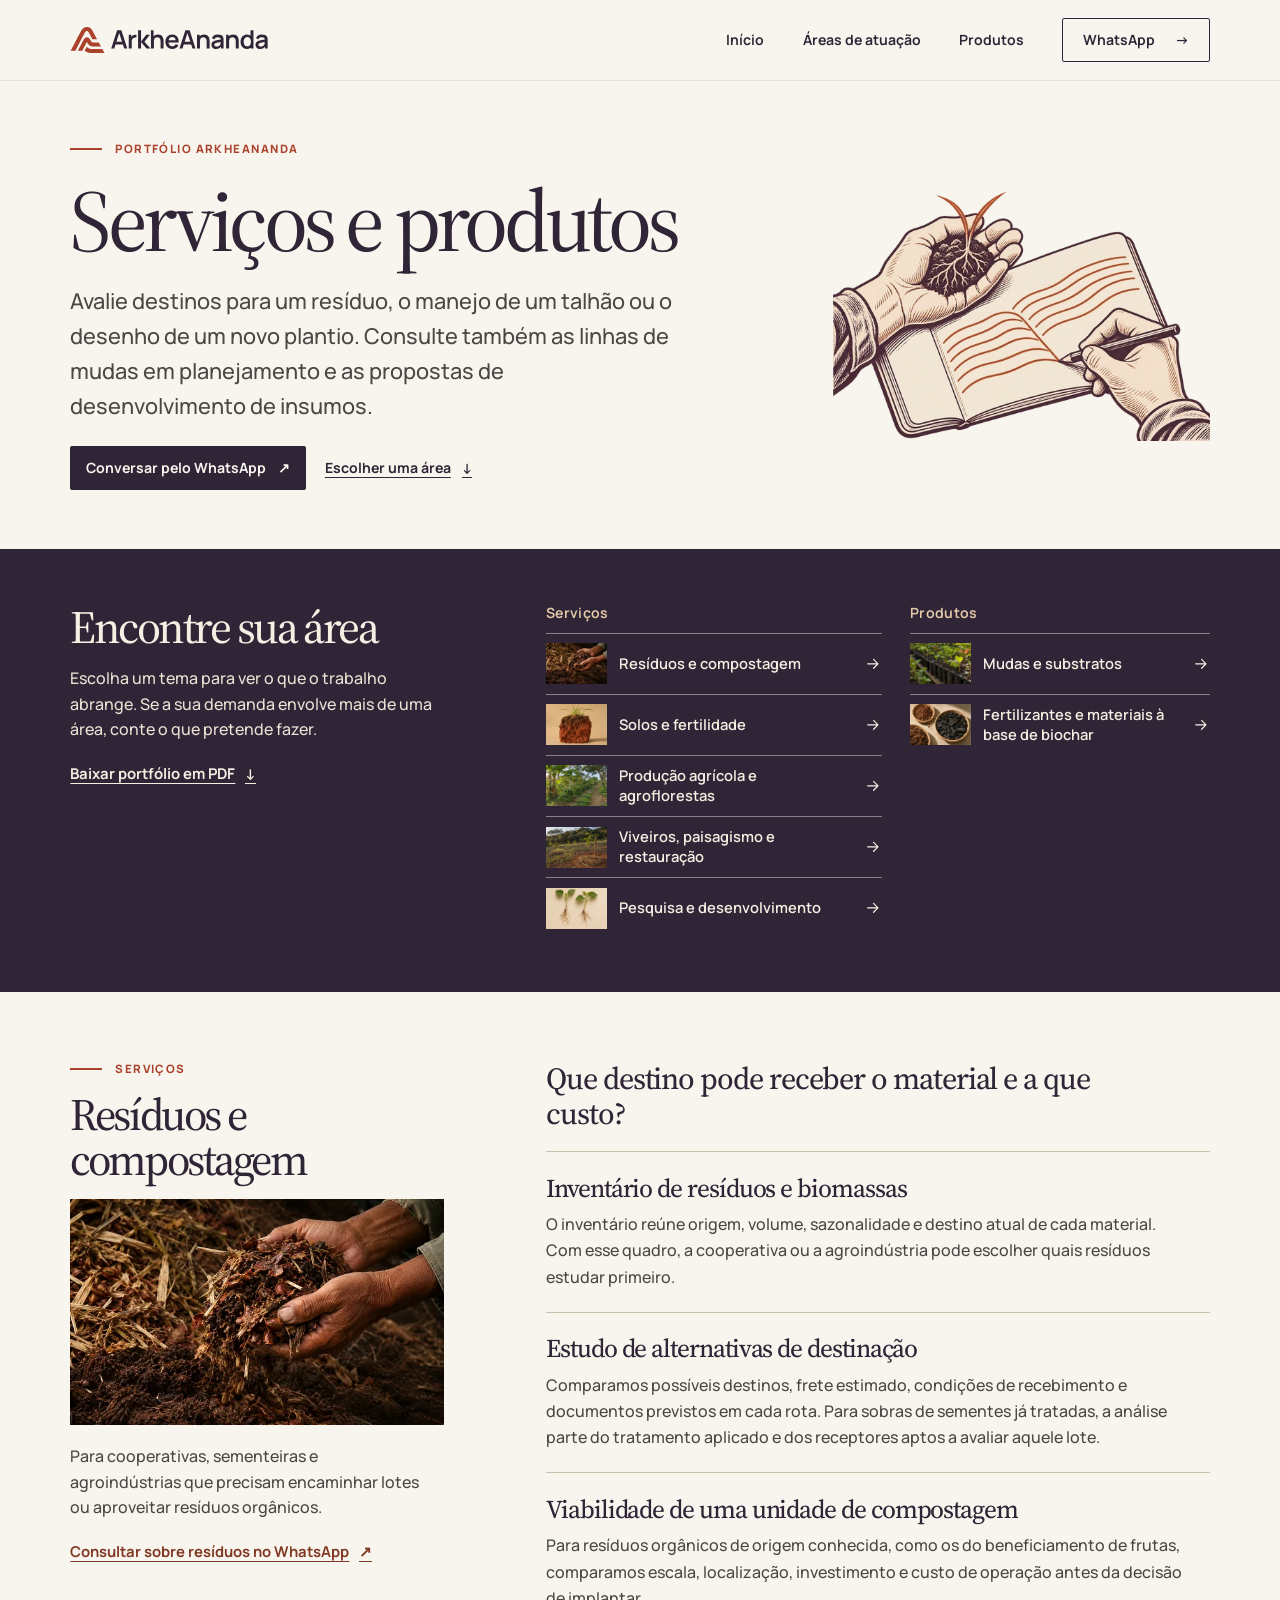
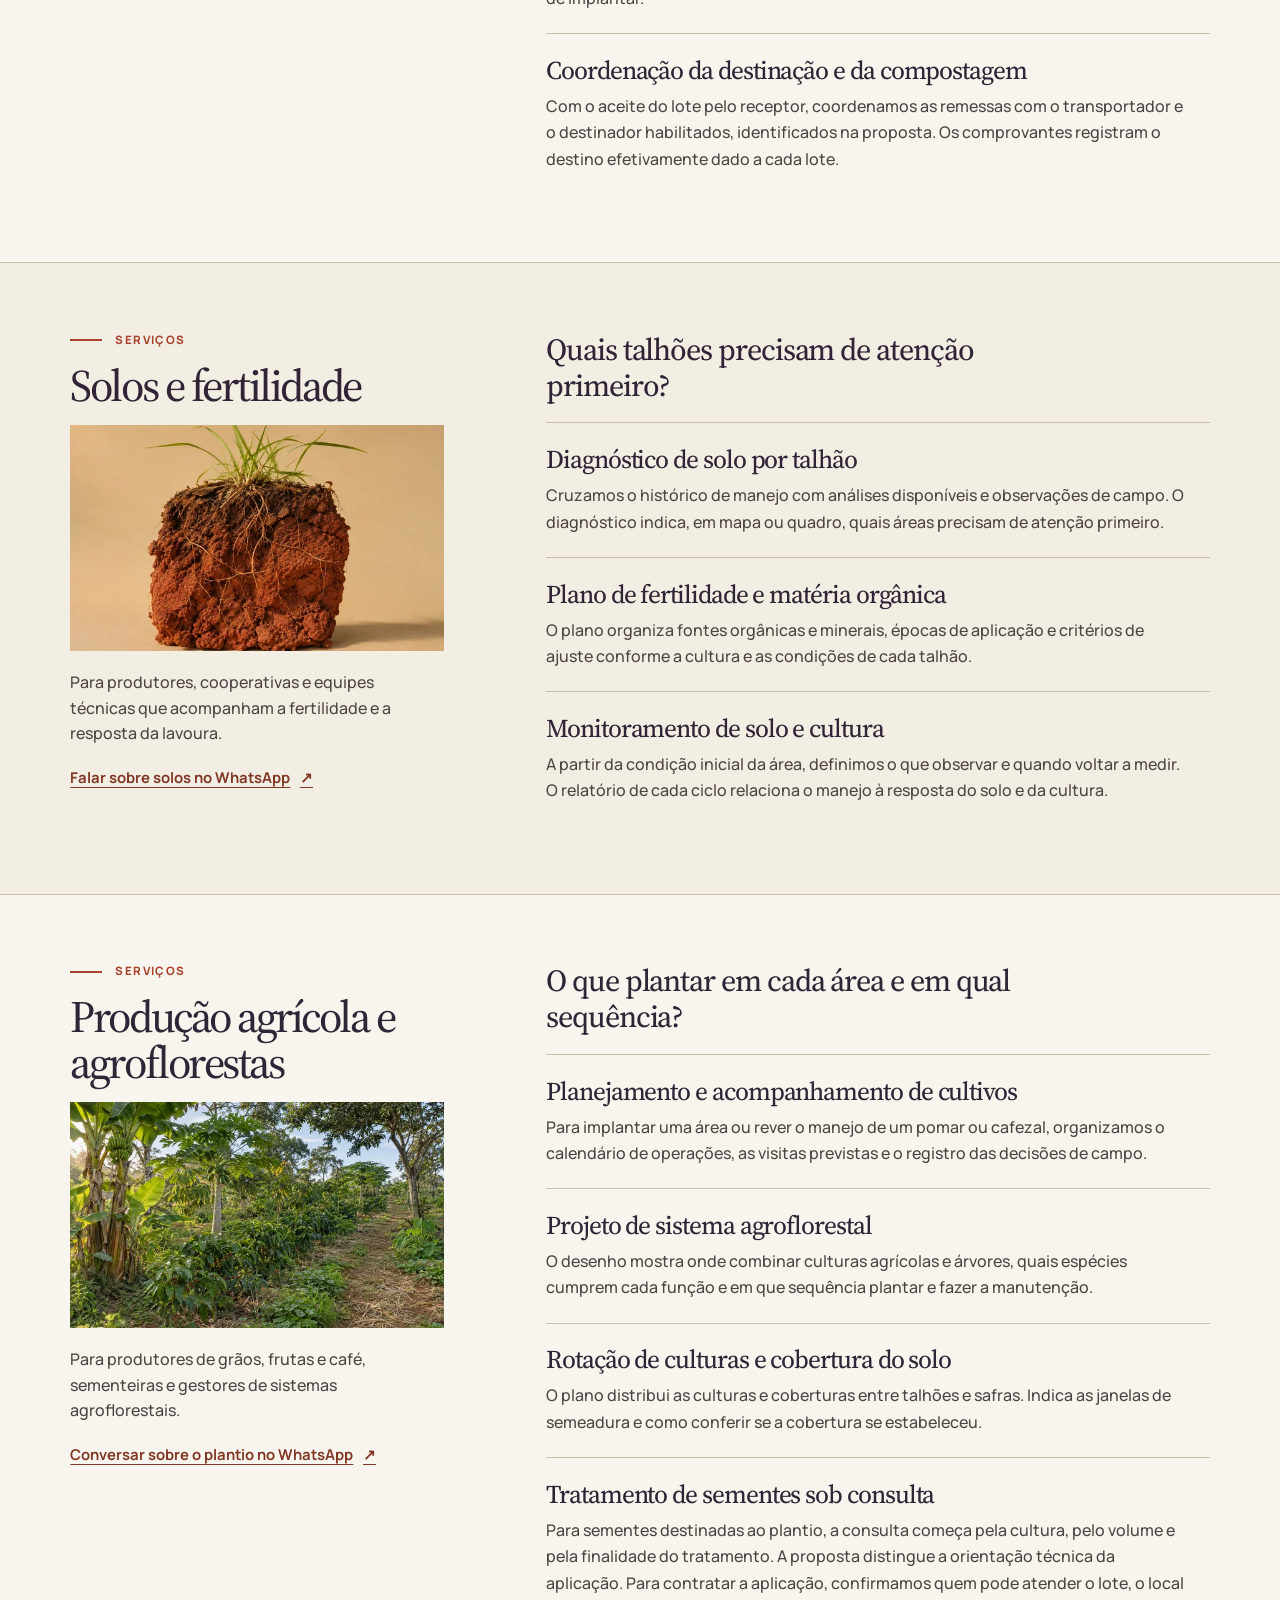
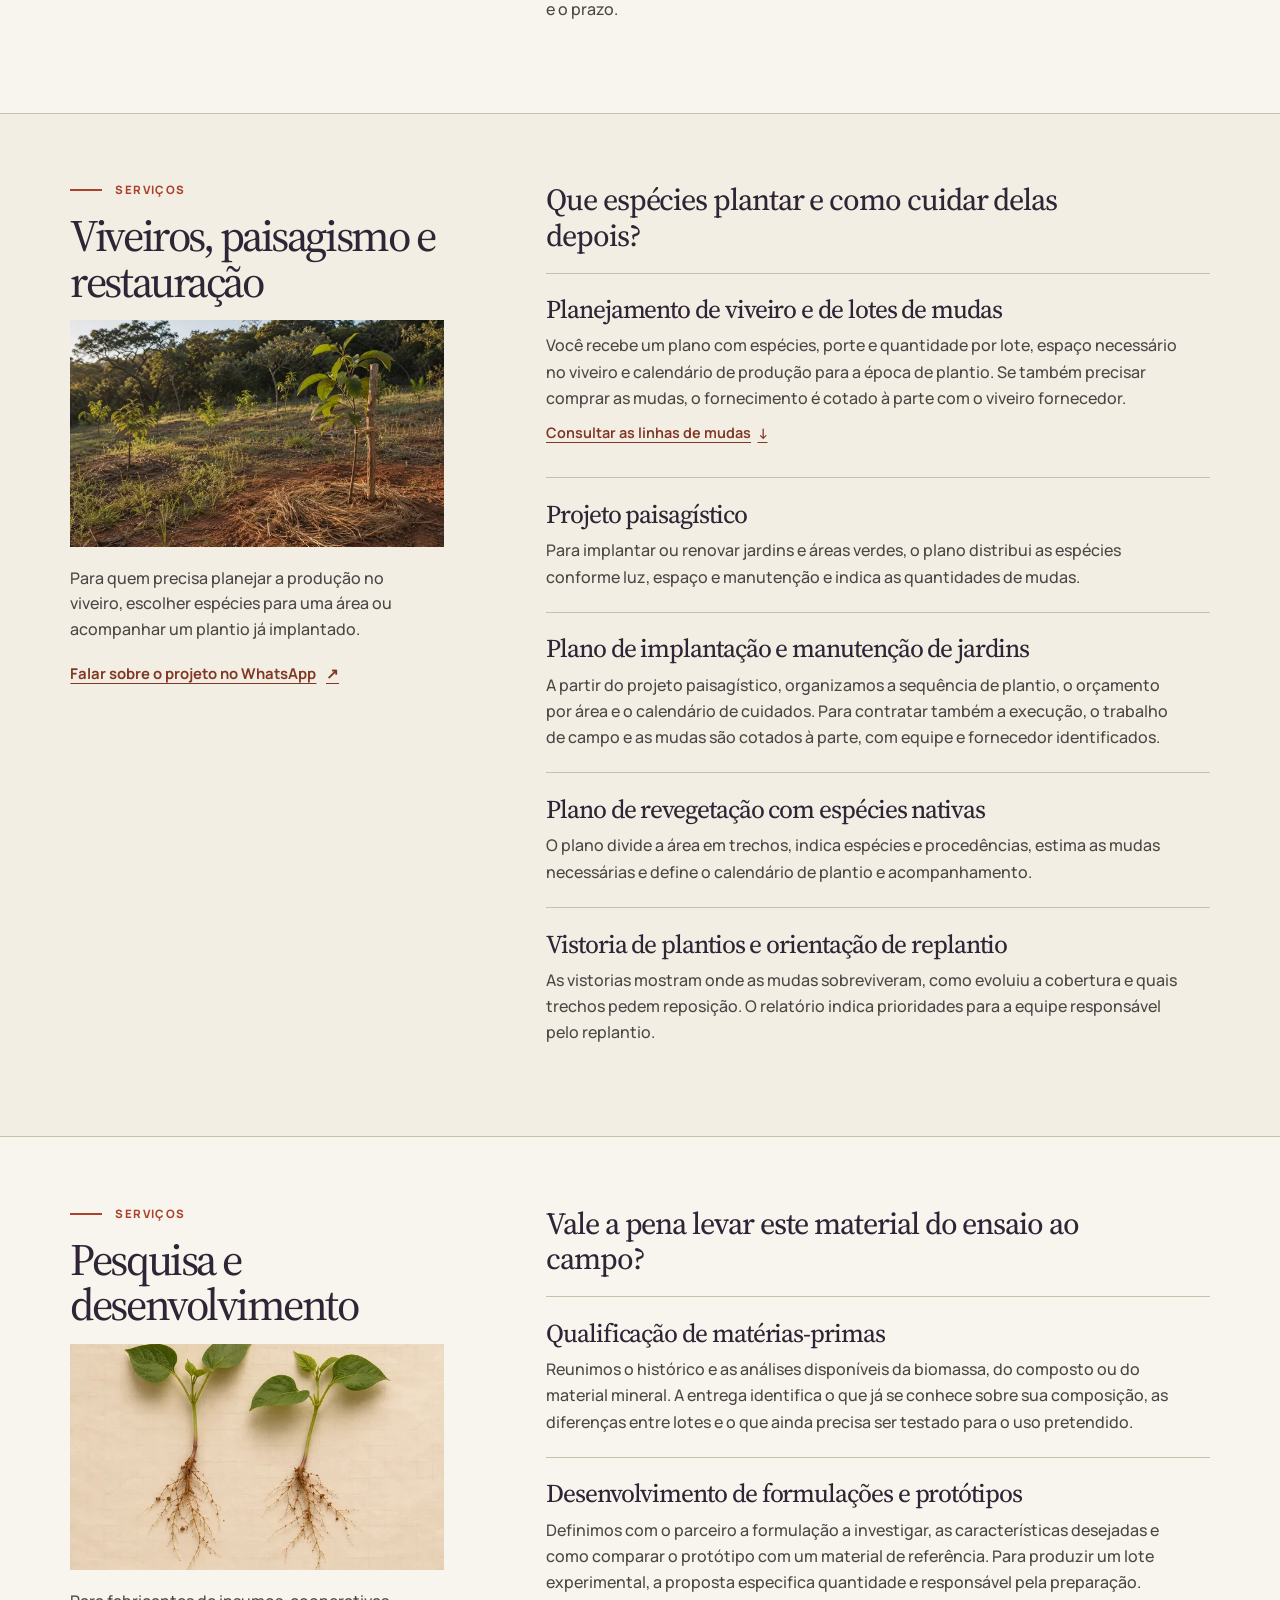
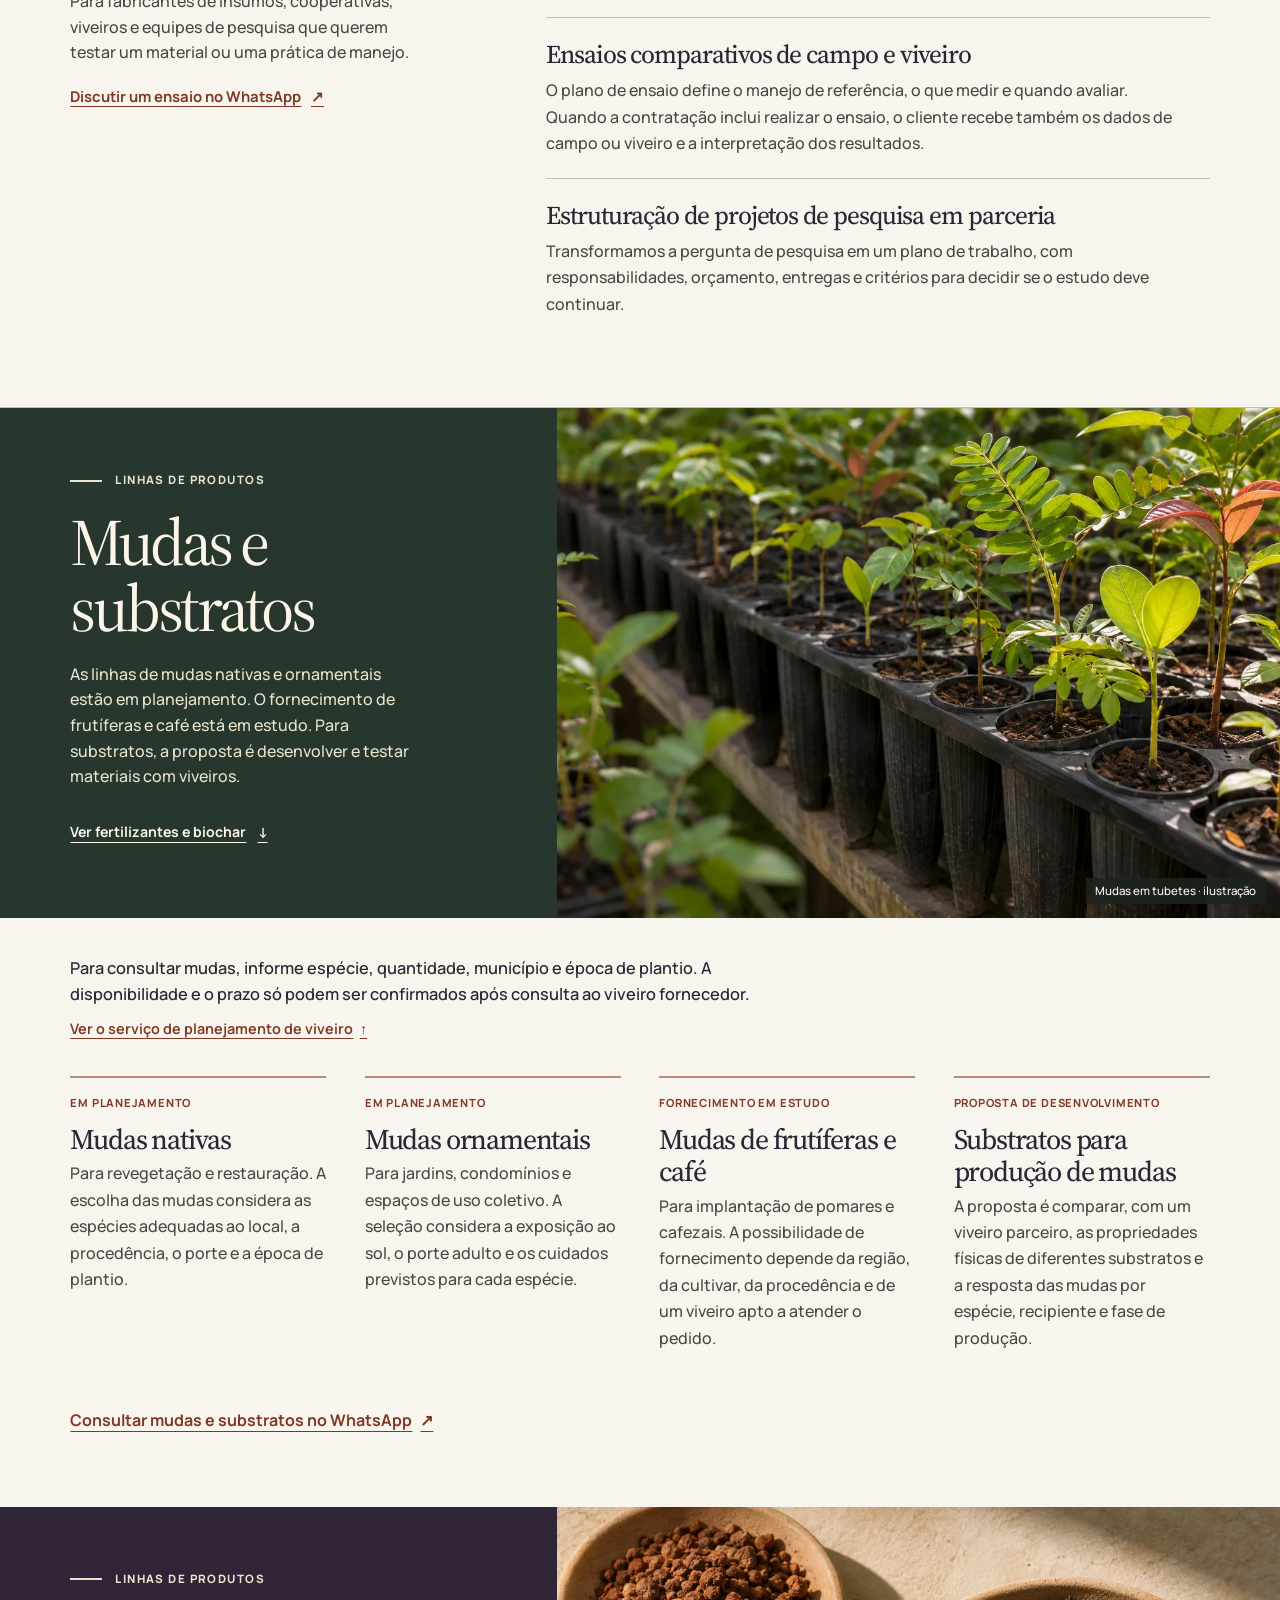
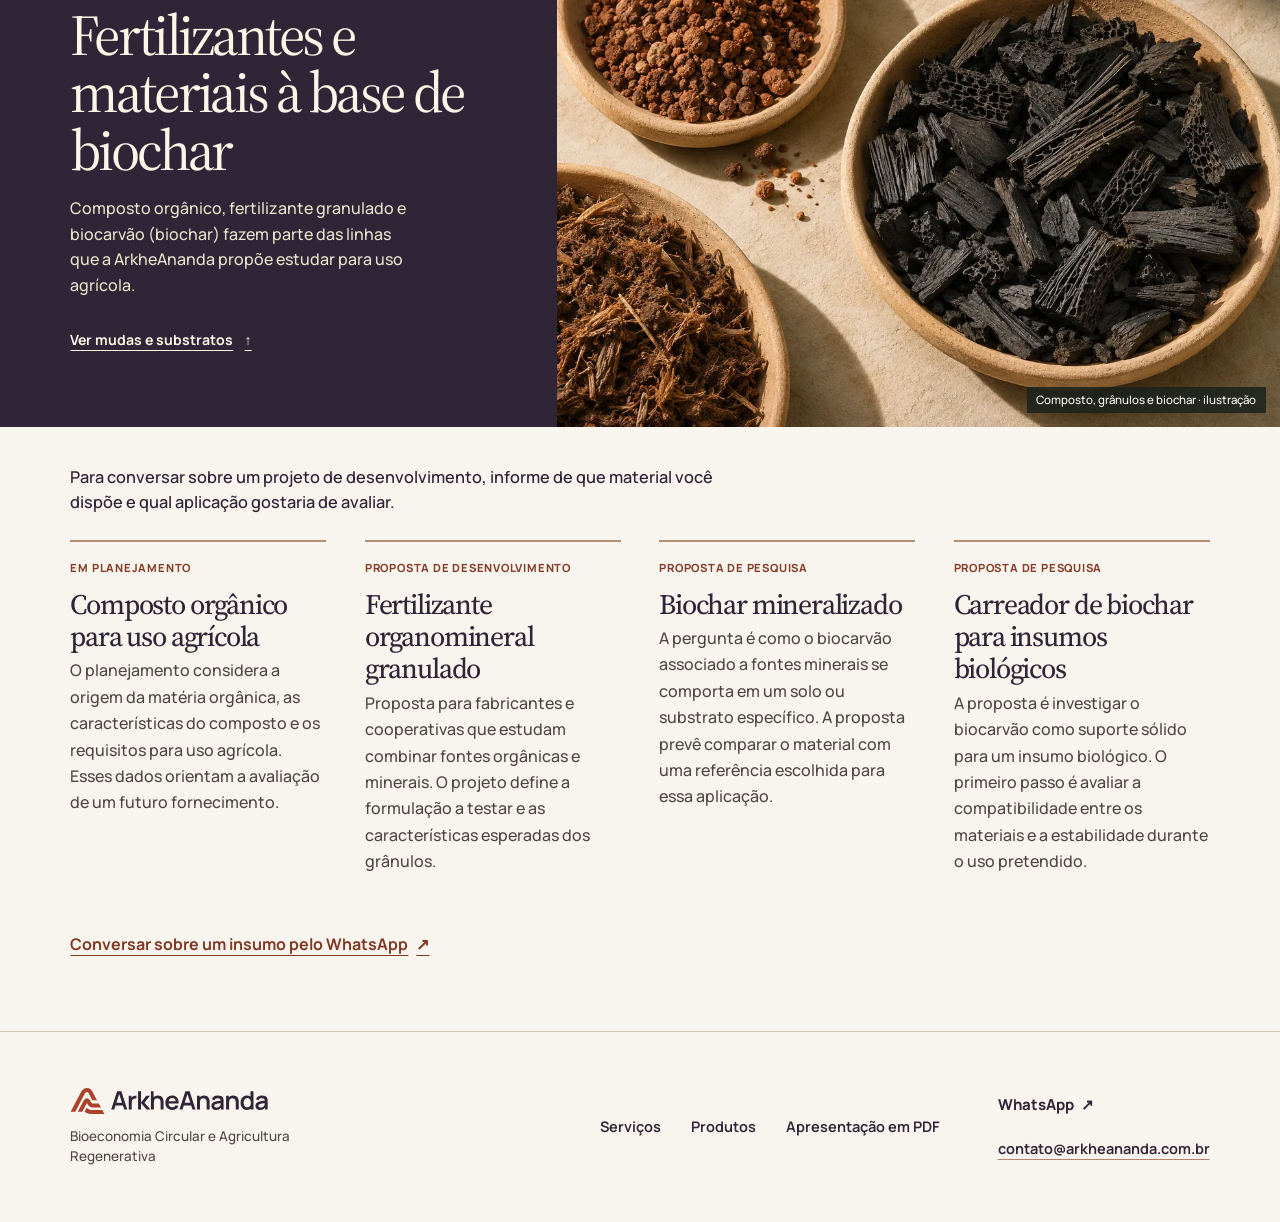
==== commit fb467bdf: "Esclarece as entregas de planejamento, fornecimento e execução" ====
--- a/portfolio.html
+++ b/portfolio.html
@@ -5,13 +5,13 @@
   <meta name="viewport" content="width=device-width, initial-scale=1">
   <meta name="theme-color" content="#f8f5ee">
   <title>Portfólio de serviços e produtos | ArkheAnanda</title>
-  <meta name="description" content="Explore estudos de destinação de resíduos, planos de manejo do solo, projetos de plantio e restauração e linhas de produtos para viveiros e lavouras.">
+  <meta name="description" content="Conheça estudos de destinação de resíduos, planos de manejo do solo e de plantio, além das linhas de mudas e insumos em estudo.">
   <link rel="canonical" href="https://arkheananda.com.br/portfolio.html">
   <meta property="og:type" content="website">
   <meta property="og:locale" content="pt_BR">
   <meta property="og:site_name" content="ArkheAnanda">
   <meta property="og:title" content="Portfólio de serviços e produtos | ArkheAnanda">
-  <meta property="og:description" content="Projetos para o campo, a agroindústria, os viveiros e a recuperação de áreas.">
+  <meta property="og:description" content="Serviços para o campo, a agroindústria e os viveiros. Consulte também as linhas de mudas e os insumos propostos para desenvolvimento.">
   <meta property="og:url" content="https://arkheananda.com.br/portfolio.html">
   <meta property="og:image" content="https://arkheananda.com.br/assets/arkheananda-compartilhar.jpg">
   <meta property="og:image:width" content="1200">
@@ -46,7 +46,7 @@
         <div>
           <p class="rubrica">Portfólio ArkheAnanda</p>
           <h1>Serviços e produtos</h1>
-          <p class="lead-catalogo">Compare caminhos para um resíduo, planeje o manejo de um talhão ou desenhe um novo plantio. Conheça os serviços e as linhas de produtos para viveiros e lavouras.</p>
+          <p class="lead-catalogo">Avalie destinos para um resíduo, o manejo de um talhão ou o desenho de um novo plantio. Consulte também as linhas de mudas em planejamento e as propostas de desenvolvimento de insumos.</p>
           <nav class="escolha-catalogo" aria-label="Ir direto para">
             <a href="https://wa.me/556296950868?text=Ol%C3%A1%21%20Vi%20o%20portf%C3%B3lio%20da%20ArkheAnanda%20e%20gostaria%20de%20conversar%20sobre%20um%20projeto.">Conversar pelo WhatsApp <span aria-hidden="true">↗</span></a>
             <a href="#indice">Escolher uma área <span aria-hidden="true">↓</span></a>
@@ -92,17 +92,17 @@
           <p class="rubrica">Serviços</p>
           <h2 id="ttl-residuos">Resíduos e compostagem</h2>
           <p class="alvo">Para cooperativas, sementeiras e agroindústrias que precisam encaminhar lotes ou aproveitar resíduos orgânicos.</p>
-          <a class="consulta-area" href="https://wa.me/556296950868?text=Ol%C3%A1%21%20Gostaria%20de%20avaliar%20alternativas%20de%20destina%C3%A7%C3%A3o%20ou%20compostagem%20para%20um%20res%C3%ADduo.">Consultar sobre resíduos no WhatsApp <span aria-hidden="true">↗</span></a>
+          <a class="consulta-area" href="https://wa.me/556296950868?text=Ol%C3%A1%21%20Gostaria%20de%20avaliar%20os%20poss%C3%ADveis%20destinos%20de%20um%20res%C3%ADduo.">Consultar sobre resíduos no WhatsApp <span aria-hidden="true">↗</span></a>
         </header>
         <div class="entradas">
           <p class="pergunta">Que destino pode receber o material e a que custo?</p>
           <article class="entrada">
             <h3>Inventário de resíduos e biomassas</h3>
-            <p>Um levantamento por origem, volume, época do ano e destino atual mostra quais materiais priorizar e quais alternativas vale investigar.</p>
+            <p>O inventário reúne origem, volume, sazonalidade e destino atual de cada material. Com esse quadro, a cooperativa ou a agroindústria pode escolher quais resíduos estudar primeiro.</p>
           </article>
           <article class="entrada">
             <h3>Estudo de alternativas de destinação</h3>
-            <p>Comparamos destinos, frete, condições de recebimento e comprovantes de cada rota. Para sobras de sementes já tratadas, o estudo considera o tratamento aplicado ao lote.</p>
+            <p>Comparamos possíveis destinos, frete estimado, condições de recebimento e documentos previstos em cada rota. Para sobras de sementes já tratadas, a análise parte do tratamento aplicado e dos receptores aptos a avaliar aquele lote.</p>
           </article>
           <article class="entrada">
             <h3>Viabilidade de uma unidade de compostagem</h3>
@@ -110,7 +110,7 @@
           </article>
           <article class="entrada">
             <h3>Coordenação da destinação e da compostagem</h3>
-            <p>Organizamos remessas, transportadores, receptores e comprovantes por lote. A movimentação física depende do aceite do material pelo destinador e das habilitações de quem executa a operação.</p>
+            <p>Com o aceite do lote pelo receptor, coordenamos as remessas com o transportador e o destinador habilitados, identificados na proposta. Os comprovantes registram o destino efetivamente dado a cada lote.</p>
           </article>
         </div>
       </div>
@@ -174,7 +174,7 @@
           </article>
           <article class="entrada">
             <h3>Tratamento de sementes sob consulta</h3>
-            <p>Para lotes destinados ao plantio, definimos finalidade, modalidade de tratamento e registros por lote. A aplicação depende da capacidade e da disponibilidade do executor para a cultura e o volume consultados.</p>
+            <p>Para sementes destinadas ao plantio, a consulta começa pela cultura, pelo volume e pela finalidade do tratamento. A proposta distingue a orientação técnica da aplicação. Para contratar a aplicação, confirmamos quem pode atender o lote, o local e o prazo.</p>
           </article>
         </div>
       </div>
@@ -189,30 +189,31 @@
                width="1200" height="800" loading="lazy" decoding="async" alt="Muda apoiada em tutor de madeira em uma área de revegetação.">
           <p class="rubrica">Serviços</p>
           <h2 id="ttl-paisagens">Viveiros, paisagismo e restauração</h2>
-          <p class="alvo">Para viveiristas, paisagistas e gestores de propriedades e áreas verdes, do preparo das mudas ao replantio.</p>
+          <p class="alvo">Para quem precisa planejar a produção no viveiro, escolher espécies para uma área ou acompanhar um plantio já implantado.</p>
           <a class="consulta-area" href="https://wa.me/556296950868?text=Ol%C3%A1%21%20Tenho%20um%20projeto%20de%20viveiro%2C%20paisagismo%20ou%20restaura%C3%A7%C3%A3o%20e%20gostaria%20de%20conversar.">Falar sobre o projeto no WhatsApp <span aria-hidden="true">↗</span></a>
         </header>
         <div class="entradas">
           <p class="pergunta">Que espécies plantar e como cuidar delas depois?</p>
-          <article class="entrada">
-            <h3>Planejamento de viveiro e produção sob encomenda</h3>
-            <p>Dimensionamos lotes por espécie e porte, espaço de viveiro e janela de plantio. O programa reúne quantidades estimadas, procedência e previsão de entrega.</p>
+          <article class="entrada" id="planejamento-de-viveiro">
+            <h3>Planejamento de viveiro e de lotes de mudas</h3>
+            <p>Você recebe um plano com espécies, porte e quantidade por lote, espaço necessário no viveiro e calendário de produção para a época de plantio. Se também precisar comprar as mudas, o fornecimento é cotado à parte com o viveiro fornecedor.</p>
+            <a class="remissao" href="#produtos">Consultar as linhas de mudas <span aria-hidden="true">↓</span></a>
           </article>
           <article class="entrada">
             <h3>Projeto paisagístico</h3>
             <p>Para implantar ou renovar jardins e áreas verdes, o plano distribui as espécies conforme luz, espaço e manutenção e indica as quantidades de mudas.</p>
           </article>
           <article class="entrada">
-            <h3>Implantação e manutenção de jardins</h3>
-            <p>Com o projeto de plantio em mãos, organizamos o orçamento por área, a sequência de implantação e o calendário de cuidados. A proposta identifica a equipe e o fornecimento de mudas.</p>
+            <h3>Plano de implantação e manutenção de jardins</h3>
+            <p>A partir do projeto paisagístico, organizamos a sequência de plantio, o orçamento por área e o calendário de cuidados. Para contratar também a execução, o trabalho de campo e as mudas são cotados à parte, com equipe e fornecedor identificados.</p>
           </article>
           <article class="entrada">
             <h3>Plano de revegetação com espécies nativas</h3>
             <p>O plano divide a área em trechos, indica espécies e procedências, estima as mudas necessárias e define o calendário de plantio e acompanhamento.</p>
           </article>
           <article class="entrada">
-            <h3>Acompanhamento de plantios e replantio</h3>
-            <p>Nas vistorias, registramos a sobrevivência das mudas e a cobertura por trecho. O registro orienta onde repor plantas e quais cuidados priorizar.</p>
+            <h3>Vistoria de plantios e orientação de replantio</h3>
+            <p>As vistorias mostram onde as mudas sobreviveram, como evoluiu a cobertura e quais trechos pedem reposição. O relatório indica prioridades para a equipe responsável pelo replantio.</p>
           </article>
         </div>
       </div>
@@ -234,15 +235,15 @@
           <p class="pergunta">Vale a pena levar este material do ensaio ao campo?</p>
           <article class="entrada">
             <h3>Qualificação de matérias-primas</h3>
-            <p>Organizamos os dados de origem, composição e variabilidade de biomassas, compostos e materiais minerais. O estudo aponta o que ainda precisa ser verificado para o uso pretendido.</p>
+            <p>Reunimos o histórico e as análises disponíveis da biomassa, do composto ou do material mineral. A entrega identifica o que já se conhece sobre sua composição, as diferenças entre lotes e o que ainda precisa ser testado para o uso pretendido.</p>
           </article>
           <article class="entrada">
             <h3>Desenvolvimento de formulações e protótipos</h3>
-            <p>Definimos com o parceiro a composição a investigar, os atributos do protótipo e a referência de comparação para substratos, organominerais e materiais à base de biochar.</p>
+            <p>Definimos com o parceiro a formulação a investigar, as características desejadas e como comparar o protótipo com um material de referência. Para produzir um lote experimental, a proposta especifica quantidade e responsável pela preparação.</p>
           </article>
           <article class="entrada">
             <h3>Ensaios comparativos de campo e viveiro</h3>
-            <p>Desenhamos o ensaio para comparar a alternativa com o manejo atual. Quando o projeto inclui a execução, a entrega reúne os dados observados e a interpretação dos resultados.</p>
+            <p>O plano de ensaio define o manejo de referência, o que medir e quando avaliar. Quando a contratação inclui realizar o ensaio, o cliente recebe também os dados de campo ou viveiro e a interpretação dos resultados.</p>
           </article>
           <article class="entrada">
             <h3>Estruturação de projetos de pesquisa em parceria</h3>
@@ -264,12 +265,12 @@
           <div class="texto-produto">
             <p class="rubrica">Linhas de produtos</p>
             <h2 id="ttl-produtos-0">Mudas e substratos</h2>
-            <p class="alvo">Do plantio de espécies nativas à formação de um pomar, cada área pede uma muda, um substrato e uma época de implantação.</p>
+            <p class="alvo">As linhas de mudas nativas e ornamentais estão em planejamento. O fornecimento de frutíferas e café está em estudo. Para substratos, a proposta é desenvolver e testar materiais com viveiros.</p>
             <a class="outra-familia" href="#insumos">Ver fertilizantes e biochar <span aria-hidden="true">↓</span></a>
           </div>
         </header>
         <div class="entradas">
-          <p class="pergunta nota-produto">As linhas de mudas estão em planejamento. Para consultar a possibilidade de fornecimento, indique espécie, quantidade, município e época de plantio.</p>
+          <p class="pergunta nota-produto">Para consultar mudas, informe espécie, quantidade, município e época de plantio. A disponibilidade e o prazo só podem ser confirmados após consulta ao viveiro fornecedor. <a class="remissao" href="#planejamento-de-viveiro">Ver o serviço de planejamento de viveiro <span aria-hidden="true">↑</span></a></p>
           <article class="entrada linha-produto">
             <p class="estagio">Em planejamento</p>
             <h3>Mudas nativas</h3>
@@ -288,9 +289,9 @@
           <article class="entrada linha-produto">
             <p class="estagio">Proposta de desenvolvimento</p>
             <h3>Substratos para produção de mudas</h3>
-            <p>Desenvolvimento em parceria com viveiros para comparar propriedades físicas e resposta das mudas por espécie, recipiente e fase de produção.</p>
-          </article>
-          <p class="contato-final"><a href="https://wa.me/556296950868?text=Ol%C3%A1%21%20Vi%20a%20linha%20de%20mudas%20e%20substratos%20e%20gostaria%20de%20consultar%20as%20possibilidades%20para%20o%20meu%20plantio.">Consultar mudas e substratos no WhatsApp <span aria-hidden="true">↗</span></a></p>
+            <p>A proposta é comparar, com um viveiro parceiro, as propriedades físicas de diferentes substratos e a resposta das mudas por espécie, recipiente e fase de produção.</p>
+          </article>
+          <p class="contato-final"><a href="https://wa.me/556296950868?text=Ol%C3%A1%21%20Gostaria%20de%20consultar%20as%20linhas%20de%20mudas%20e%20substratos%20para%20o%20meu%20plantio%20ou%20viveiro.">Consultar mudas e substratos no WhatsApp <span aria-hidden="true">↗</span></a></p>
         </div>
       </div>
     </section>
@@ -307,16 +308,16 @@
           <div class="texto-produto">
             <p class="rubrica">Linhas de produtos</p>
             <h2 id="ttl-produtos-1">Fertilizantes e materiais à base de biochar</h2>
-            <p class="alvo">Compostos, grânulos e biocarvão são frentes de desenvolvimento para o manejo da fertilidade e a formulação de insumos.</p>
+            <p class="alvo">Composto orgânico, fertilizante granulado e biocarvão (biochar) fazem parte das linhas que a ArkheAnanda propõe estudar para uso agrícola.</p>
             <a class="outra-familia" href="#produtos">Ver mudas e substratos <span aria-hidden="true">↑</span></a>
           </div>
         </header>
         <div class="entradas">
-          <p class="pergunta nota-produto">Estas linhas estão abertas a conversas sobre desenvolvimento e pesquisa. O ponto de partida é a origem do material e o uso que se pretende avaliar.</p>
+          <p class="pergunta nota-produto">Para conversar sobre um projeto de desenvolvimento, informe de que material você dispõe e qual aplicação gostaria de avaliar.</p>
           <article class="entrada linha-produto">
             <p class="estagio">Em planejamento</p>
             <h3>Composto orgânico para uso agrícola</h3>
-            <p>Linha voltada ao uso de matéria orgânica no manejo da fertilidade. A oferta depende da origem do material, da qualidade do lote e do enquadramento para o uso agrícola.</p>
+            <p>O planejamento considera a origem da matéria orgânica, as características do composto e os requisitos para uso agrícola. Esses dados orientam a avaliação de um futuro fornecimento.</p>
           </article>
           <article class="entrada linha-produto">
             <p class="estagio">Proposta de desenvolvimento</p>
@@ -326,14 +327,14 @@
           <article class="entrada linha-produto">
             <p class="estagio">Proposta de pesquisa</p>
             <h3>Biochar mineralizado</h3>
-            <p>Pesquisa proposta sobre a associação do biocarvão a fontes minerais. A avaliação compara o desempenho no solo ou substrato escolhido para o estudo.</p>
+            <p>A pergunta é como o biocarvão associado a fontes minerais se comporta em um solo ou substrato específico. A proposta prevê comparar o material com uma referência escolhida para essa aplicação.</p>
           </article>
           <article class="entrada linha-produto">
             <p class="estagio">Proposta de pesquisa</p>
             <h3>Carreador de biochar para insumos biológicos</h3>
-            <p>Linha de pesquisa proposta sobre o uso do biocarvão como suporte sólido. O estudo parte da compatibilidade com o insumo e da estabilidade necessária para a aplicação.</p>
-          </article>
-          <p class="contato-final"><a href="https://wa.me/556296950868?text=Ol%C3%A1%21%20Vi%20as%20linhas%20de%20fertilizantes%20e%20biochar%20e%20gostaria%20de%20conversar%20sobre%20o%20desenvolvimento%20de%20um%20insumo.">Falar sobre insumos no WhatsApp <span aria-hidden="true">↗</span></a></p>
+            <p>A proposta é investigar o biocarvão como suporte sólido para um insumo biológico. O primeiro passo é avaliar a compatibilidade entre os materiais e a estabilidade durante o uso pretendido.</p>
+          </article>
+          <p class="contato-final"><a href="https://wa.me/556296950868?text=Ol%C3%A1%21%20Vi%20as%20linhas%20de%20fertilizantes%20e%20biochar%20e%20gostaria%20de%20conversar%20sobre%20o%20desenvolvimento%20de%20um%20insumo.">Conversar sobre um insumo pelo WhatsApp <span aria-hidden="true">↗</span></a></p>
           <p class="dados-impressos">WhatsApp · <a href="https://wa.me/556296950868">wa.me/556296950868</a><br><a href="mailto:contato@arkheananda.com.br">contato@arkheananda.com.br</a></p>
         </div>
       </div>
--- a/portfolio.css
+++ b/portfolio.css
@@ -15,6 +15,8 @@
 .falar, .consulta-area { display: inline-flex; width: fit-content; align-items: center; gap: .6rem; min-height: 44px; margin-top: .55rem; font-size: .93rem; font-weight: 690; text-decoration-thickness: 1px; }
 .consulta-area { color: #803723; }
 .consulta-area:hover { color: var(--tinta); }
+.remissao { display: flex; align-items: center; gap: .45em; width: fit-content; min-height: 44px; font: 650 .9rem/1.4 var(--sans); color: #803723; text-underline-offset: .25em; }
+.remissao:hover { color: var(--tinta); }
 .sumario a:hover { color: var(--fibra); }
 .sumario a:focus-visible { outline-color: var(--fibra); }
 .folio { border-bottom: 1px solid var(--linha-catalogo); }
@@ -117,7 +119,7 @@
   .catalogo .barra .marca img { width: 48mm; filter: grayscale(1); }
   .catalogo .limite { width: 100%; max-width: none; margin-inline: 0; }
   .catalogo .pular, .rodape-institucional, .consulta-area, .sumario .falar,
-  .escolha-catalogo, .outra-familia, .foto-indice { display: none; }
+  .escolha-catalogo, .outra-familia, .remissao, .foto-indice { display: none; }
   .catalogo h1, .catalogo h2, .catalogo h3, .catalogo a, .catalogo p, .catalogo .rubrica, .catalogo .estagio, .catalogo strong { color: #191919; }
   .rubrica::before { background: #424242; }
   .cabeca-catalogo { display: grid; grid-template-columns: 1fr 54mm; gap: 4mm; align-items: center; padding-block: 15mm 10mm; }
